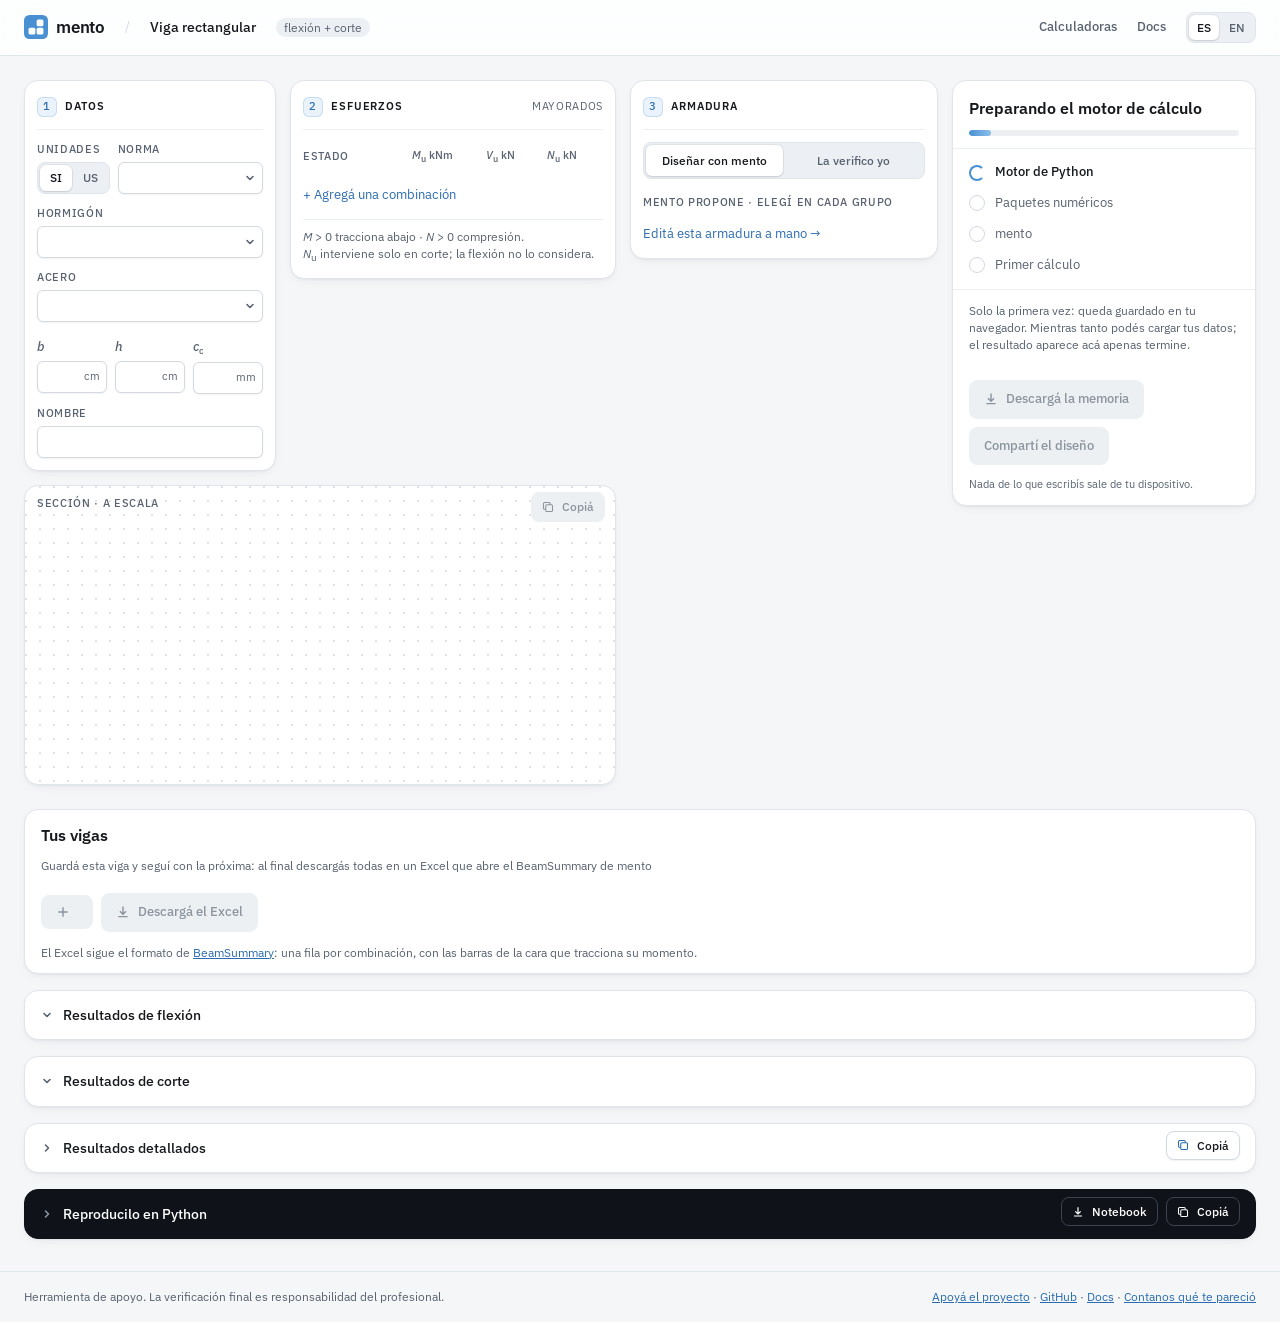
==== beam/index.html @ 0c4b084a "feat: lista de vigas guardadas y descarga de todas en un Excel de BeamSummary Co-Authored-By: Claude" ====
<!doctype html>
<html lang="es">
<head>
<!-- Google tag (gtag.js) -->
<script async src="https://www.googletagmanager.com/gtag/js?id=G-SD4WL05WSL"></script>
<script>
  window.dataLayer = window.dataLayer || [];
  function gtag(){dataLayer.push(arguments);}
  gtag('js', new Date());

  gtag('config', 'G-SD4WL05WSL');
</script>
<meta charset="utf-8">
<meta name="viewport" content="width=device-width, initial-scale=1">
<title data-i18n="page_title">mento · Viga rectangular de hormigón armado</title>
<meta name="description" data-i18n-content="page_desc" content="Diseñá la armadura de una viga rectangular o verificá la tuya: flexión y corte por combinación según ACI 318-19, CIRSOC 201-25 y EN 1992, en tu navegador.">
<meta name="theme-color" content="#4890d2">
<link rel="icon" href="../shared/logo.svg" type="image/svg+xml">
<link rel="preconnect" href="https://fonts.googleapis.com">
<link rel="preconnect" href="https://fonts.gstatic.com" crossorigin>
<link href="https://fonts.googleapis.com/css2?family=IBM+Plex+Sans:ital,wght@0,400;0,500;0,600;1,400&family=IBM+Plex+Mono:wght@400&display=swap" rel="stylesheet">
<link rel="stylesheet" href="../shared/style.css">
<script>
  window.va = window.va || function () { (window.vaq = window.vaq || []).push(arguments); };
</script>
<script defer src="/_vercel/insights/script.js"></script>
<script>
  window.si = window.si || function () { (window.siq = window.siq || []).push(arguments); };
</script>
<script defer src="/_vercel/speed-insights/script.js"></script>
</head>
<body>
<svg width="0" height="0" style="position:absolute" aria-hidden="true">
  <defs>
    <symbol id="i-logo" viewBox="0 0 22 22"><rect width="22" height="22" rx="5" fill="#4890d2"/><rect x="11.6" y="4.2" width="6.2" height="6.2" rx="1.4" fill="#fff"/><rect x="4.2" y="11.6" width="6.2" height="6.2" rx="1.4" fill="#fff"/><rect x="11.6" y="11.6" width="6.2" height="6.2" rx="1.4" fill="#fff"/></symbol>
    <symbol id="i-check" viewBox="0 0 18 18"><path d="M3 9.5l4 4 8-8" fill="none" stroke="currentColor" stroke-width="2.6"/></symbol>
    <symbol id="i-cross" viewBox="0 0 18 18"><path d="M4 4l10 10M14 4L4 14" fill="none" stroke="currentColor" stroke-width="2.6"/></symbol>
    <symbol id="i-download" viewBox="0 0 18 18"><path d="M9 2v9M5 8l4 4 4-4M3 15h12" fill="none" stroke="currentColor" stroke-width="1.8"/></symbol>
    <symbol id="i-link" viewBox="0 0 18 18"><path d="M7 11a3 3 0 0 0 4 0l3-3a3 3 0 0 0-4-4l-1 1M11 7a3 3 0 0 0-4 0l-3 3a3 3 0 0 0 4 4l1-1" fill="none" stroke="currentColor" stroke-width="1.6"/></symbol>
    <symbol id="i-warn" viewBox="0 0 16 16"><path d="M8 1.5 15 14H1z" fill="none" stroke="currentColor" stroke-width="1.5"/><path d="M8 6v4M8 11.5v1" stroke="currentColor" stroke-width="1.6"/></symbol>
    <symbol id="i-info" viewBox="0 0 16 16"><circle cx="8" cy="8" r="6.5" fill="none" stroke="currentColor" stroke-width="1.5"/><path d="M8 7.2v4.2M8 4.4v1.2" stroke="currentColor" stroke-width="1.6"/></symbol>
    <symbol id="i-plus" viewBox="0 0 18 18"><path d="M9 3v12M3 9h12" fill="none" stroke="currentColor" stroke-width="1.8"/></symbol>
    <symbol id="i-copy" viewBox="0 0 16 16"><rect x="5" y="5" width="9" height="9" rx="1.5" fill="none" stroke="currentColor" stroke-width="1.4"/><path d="M11 5V3.5A1.5 1.5 0 0 0 9.5 2h-6A1.5 1.5 0 0 0 2 3.5v6A1.5 1.5 0 0 0 3.5 11H5" fill="none" stroke="currentColor" stroke-width="1.4"/></symbol>
  </defs>
</svg>

<div class="page">
<header class="top">
  <a class="brand" href="../"><svg aria-hidden="true"><use href="#i-logo"/></svg>mento</a>
  <span class="crumb" aria-hidden="true">/</span><span class="title" data-i18n="beam">Viga rectangular</span><span class="sub" data-i18n="beamsub">flexión + corte</span>
  <span class="spacer"></span>
  <nav><a href="../" data-i18n="calc">Calculadoras</a><a href="https://mento-docs.readthedocs.io/en/latest/" data-i18n="docs">Docs</a>
    <div class="seg seg--small" role="radiogroup" data-i18n-aria="lang_label" aria-label="Idioma"><button type="button" role="radio" aria-checked="true" data-lang="es">ES</button><button type="button" role="radio" aria-checked="false" data-lang="en">EN</button></div></nav>
</header>
<div class="verdict-strip" id="strip" data-state="loading" aria-live="polite"><span class="spin"></span><span style="font-size:14px" data-i18n="warm">Preparando el motor</span></div>
<main class="calc">
<h1 class="vh" data-i18n="beam">Viga rectangular</h1>
<div class="stations">
  <section class="station station-1"><div class="st"><b>1</b><span data-i18n="s1">Datos</span></div>
    <div style="display:grid;grid-template-columns:minmax(0,1fr) minmax(0,2fr);gap:8px">
      <div class="field"><span class="lbl" data-i18n="units">Unidades</span><div class="seg" id="units" role="radiogroup" data-i18n-aria="aria_units" aria-label="Sistema de unidades"><button type="button" role="radio" aria-checked="true" data-units="si">SI</button><button type="button" role="radio" aria-checked="false" data-units="us">US</button></div></div>
      <label class="field"><span class="lbl" data-i18n="code">Norma</span><span class="in sel"><select id="code"></select></span></label>
    </div>
    <p class="hint" id="units-note" data-i18n="units_note" hidden>Unidades US: solo ACI 318-19.</p>
    <label class="field"><span class="lbl" data-i18n="conc">Hormigón</span><span class="in sel"><select id="fc"></select></span></label>
    <label class="field"><span class="lbl" data-i18n="steel">Acero</span><span class="in sel"><select id="fy"></select></span></label>
    <div style="display:grid;grid-template-columns:repeat(3,minmax(0,1fr));gap:8px;margin-top:4px">
      <label class="field" id="field-width"><span class="lbl"><i class="sym" style="text-transform:none;font-size:13px;letter-spacing:0">b</i></span><span class="in"><input id="width" type="number" inputmode="decimal" min="1" step="any" data-i18n-aria="aria_width" aria-label="Ancho b (cm)" aria-describedby="err-width"><span class="unit" data-unit="len">cm</span></span><span class="err" id="err-width" hidden></span></label>
      <label class="field" id="field-height"><span class="lbl"><i class="sym" style="text-transform:none;font-size:13px;letter-spacing:0">h</i></span><span class="in"><input id="height" type="number" inputmode="decimal" min="1" step="any" data-i18n-aria="aria_height" aria-label="Altura h (cm)" aria-describedby="err-height"><span class="unit" data-unit="len">cm</span></span><span class="err" id="err-height" hidden></span></label>
      <label class="field" id="field-cover"><span class="lbl"><i class="sym" style="text-transform:none;font-size:13px;letter-spacing:0">c</i><sub style="text-transform:none;letter-spacing:0">c</sub></span><span class="in"><input id="cover" type="number" inputmode="decimal" min="1" step="any" data-i18n-aria="aria_cover" aria-label="Recubrimiento cc (mm)" aria-describedby="err-cover"><span class="unit" data-unit="cov">mm</span></span><span class="err" id="err-cover" hidden></span></label>
    </div>
    <label class="field"><span class="lbl" data-i18n="label">Nombre</span><span class="in"><input id="label" type="text" maxlength="24" style="text-align:left;font-family:var(--font-sans)"></span></label>
  </section>

  <div class="drawing"><span class="lbl" data-i18n="drawing">Sección · a escala</span><button class="btn btn--sec btn--small drawing-copy" type="button" id="copy-drawing" disabled data-i18n-aria="copy_drawing" aria-label="Copiá el dibujo de la sección como imagen"><svg width="12" height="12" aria-hidden="true"><use href="#i-copy"/></svg><span data-i18n="copy">Copiá</span></button><div id="drawing"></div></div>

  <section class="station station-2"><div class="st"><b>2</b><span data-i18n="s2">Esfuerzos</span><span class="aside lbl" data-i18n="s2h">mayorados</span></div>
    <div class="combos" id="combos" role="group" data-i18n-aria="aria_combos" aria-label="Combinaciones de carga">
      <span class="lbl" data-i18n="state">Estado</span><span class="lbl r"><i class="sym">M</i><sub>u</sub> <span data-unit="moment">kNm</span></span><span class="lbl r"><i class="sym">V</i><sub>u</sub> <span data-unit="force">kN</span></span><span class="lbl r"><i class="sym">N</i><sub>u</sub> <span data-unit="force">kN</span></span><span class="rm" aria-hidden="true"></span>
    </div>
    <button class="link-btn" type="button" id="add" data-i18n="add">+ Agregá una combinación</button>
    <p class="hint" style="border-top:1px solid var(--line-3);padding-top:8px" data-i18n-html="hint2"><i class="sym">M</i> &gt; 0 tracciona abajo · <i class="sym">N</i> &gt; 0 compresión.<br><i class="sym">N</i><sub>u</sub> interviene solo en corte; la flexión no lo considera.</p>
  </section>

  <section class="station station-3"><div class="st"><b>3</b><span data-i18n="s3">Armadura</span></div>
    <div class="seg" id="mode" role="radiogroup" data-i18n-aria="aria_mode" aria-label="Modo de armadura"><button type="button" role="radio" aria-checked="true" data-mode="design" data-i18n="design">Diseñar con mento</button><button type="button" role="radio" aria-checked="false" data-mode="check" data-i18n="check">La verifico yo</button></div>
    <div data-s3="design" style="display:contents">
      <span class="lbl" style="margin-top:4px" data-i18n="propose">mento propone · elegí en cada grupo</span>
      <div id="groups" style="display:contents"></div>
      <button class="link-btn" type="button" id="to-check" data-i18n="edit">Editá esta armadura a mano →</button>
    </div>
    <div data-s3="check" style="display:contents" hidden>
      <div class="bars" style="margin-top:4px"><span class="lbl" data-i18n="bot">Inferior</span><span class="n"><input class="i" id="bot_n1" type="number" inputmode="numeric" min="0" step="1" data-i18n-aria="aria_bot_n1" aria-label="Inferior, cantidad 1"><span data-sym="bar">Ø</span><input class="i" id="bot_d1" type="number" inputmode="decimal" min="0" step="any" data-i18n-aria="aria_bot_d1" aria-label="Inferior, diámetro 1 en mm"><span class="op">+</span><input class="i" id="bot_n2" type="number" inputmode="numeric" min="0" step="1" data-i18n-aria="aria_bot_n2" aria-label="Inferior, cantidad 2"><span data-sym="bar">Ø</span><input class="i" id="bot_d2" type="number" inputmode="decimal" min="0" step="any" data-i18n-aria="aria_bot_d2" aria-label="Inferior, diámetro 2 en mm"></span></div>
      <div class="bars bars--l2"><span class="lbl" data-i18n="layer2">2.ª capa</span><span class="n"><input class="i" id="bot_n3" type="number" inputmode="numeric" min="0" step="1" data-i18n-aria="aria_bot_n3" aria-label="Inferior, 2.ª capa, cantidad 1"><span data-sym="bar">Ø</span><input class="i" id="bot_d3" type="number" inputmode="decimal" min="0" step="any" data-i18n-aria="aria_bot_d3" aria-label="Inferior, 2.ª capa, diámetro 1 en mm"><span class="op">+</span><input class="i" id="bot_n4" type="number" inputmode="numeric" min="0" step="1" data-i18n-aria="aria_bot_n4" aria-label="Inferior, 2.ª capa, cantidad 2"><span data-sym="bar">Ø</span><input class="i" id="bot_d4" type="number" inputmode="decimal" min="0" step="any" data-i18n-aria="aria_bot_d4" aria-label="Inferior, 2.ª capa, diámetro 2 en mm"></span></div>
      <div class="bars"><span class="lbl" data-i18n="top">Superior</span><span class="n"><input class="i" id="top_n1" type="number" inputmode="numeric" min="0" step="1" data-i18n-aria="aria_top_n1" aria-label="Superior, cantidad 1"><span data-sym="bar">Ø</span><input class="i" id="top_d1" type="number" inputmode="decimal" min="0" step="any" data-i18n-aria="aria_top_d1" aria-label="Superior, diámetro 1 en mm"><span class="op">+</span><input class="i" id="top_n2" type="number" inputmode="numeric" min="0" step="1" data-i18n-aria="aria_top_n2" aria-label="Superior, cantidad 2"><span data-sym="bar">Ø</span><input class="i" id="top_d2" type="number" inputmode="decimal" min="0" step="any" data-i18n-aria="aria_top_d2" aria-label="Superior, diámetro 2 en mm"></span></div>
      <div class="bars bars--l2"><span class="lbl" data-i18n="layer2">2.ª capa</span><span class="n"><input class="i" id="top_n3" type="number" inputmode="numeric" min="0" step="1" data-i18n-aria="aria_top_n3" aria-label="Superior, 2.ª capa, cantidad 1"><span data-sym="bar">Ø</span><input class="i" id="top_d3" type="number" inputmode="decimal" min="0" step="any" data-i18n-aria="aria_top_d3" aria-label="Superior, 2.ª capa, diámetro 1 en mm"><span class="op">+</span><input class="i" id="top_n4" type="number" inputmode="numeric" min="0" step="1" data-i18n-aria="aria_top_n4" aria-label="Superior, 2.ª capa, cantidad 2"><span data-sym="bar">Ø</span><input class="i" id="top_d4" type="number" inputmode="decimal" min="0" step="any" data-i18n-aria="aria_top_d4" aria-label="Superior, 2.ª capa, diámetro 2 en mm"></span></div>
      <div class="bars"><span class="lbl" data-i18n="st">Estribos</span><span class="n"><input class="i" id="st_n" type="number" inputmode="numeric" min="0" step="1" data-i18n-aria="aria_st_n" aria-label="Estribos, cantidad de ramas" aria-describedby="err-st"><span class="op" data-i18n="legs">ramas</span><span data-sym="bar">Ø</span><input class="i" id="st_d" type="number" inputmode="decimal" min="0" step="any" data-i18n-aria="aria_st_d" aria-label="Estribos, diámetro en mm"><span class="op" data-sym="at">c/</span><input class="i" id="st_s" type="number" inputmode="decimal" min="0" step="any" data-i18n-aria="aria_st_s" aria-label="Estribos, separación (cm)"><span class="op" data-unit="len">cm</span></span></div>
      <span class="err bars-err" id="err-st" hidden></span>
      <p class="hint" data-i18n="barhint">Cantidad y Ø en mm; los estribos, por sus ramas. Dejá 0 lo que no uses.</p>
      <button class="link-btn" type="button" id="to-design" data-i18n="back">← Volvé a la propuesta de mento</button>
    </div>
    <div class="xtras" id="extras" aria-live="polite"></div>
  </section>

  <section class="card verdict-card station-4" id="result" aria-live="polite">
    <div id="loading">
      <div style="padding:16px 16px 12px;border-bottom:1px solid var(--line-3)"><div style="display:flex;align-items:baseline;gap:10px"><span style="font-size:16px;font-weight:600" data-i18n="warmlong">Preparando el motor de cálculo</span></div><div class="progress" style="margin-top:10px"><i id="progress" style="width:8%"></i></div></div>
      <ul class="steps" id="steps" style="margin:0;padding:8px 16px;border-bottom:1px solid var(--line-3)">
        <li data-step="python" data-s="doing"><span class="dot"></span><span data-i18n="st1">Motor de Python</span><span class="status"></span></li>
        <li data-step="packages" data-s="todo"><span class="dot"></span><span data-i18n="st2">Paquetes numéricos</span><span class="status"></span></li>
        <li data-step="mento" data-s="todo"><span class="dot"></span><span id="step-mento">mento</span><span class="status"></span></li>
        <li data-step="warmup" data-s="todo"><span class="dot"></span><span data-i18n="st4">Primer cálculo</span><span class="status"></span></li>
      </ul>
      <p class="hint" style="padding:12px 16px" data-i18n="warmhint">Solo la primera vez: queda guardado en tu navegador. Mientras tanto podés cargar tus datos; el resultado aparece acá apenas termine.</p>
      <div class="actions"><button class="btn" disabled><svg width="14" height="14" aria-hidden="true"><use href="#i-download"/></svg><span data-i18n="dl">Descargá la memoria</span></button><button class="btn btn--sec" disabled><span data-i18n="share">Compartí el diseño</span></button></div>
      <p class="hint" style="padding:6px 16px 12px;font-size:11px" data-i18n="privacy">Nada de lo que escribís sale de tu dispositivo.</p>
    </div>
    <div id="output" hidden>
      <div class="strip" id="strip-info" hidden></div>
      <div class="verdict" id="verdict" data-state="ok"><span class="mark"><svg width="18" height="18" aria-hidden="true"><use href="#i-check" id="verdict-icon"/></svg></span><span class="word" id="verdict-word"></span><span class="dcr-max"><span class="cap" data-i18n="dcr_max">DCR máx.</span><span class="readout readout--xl" id="verdict-dcr"></span></span></div>
      <div id="notices"></div>
      <div class="ledger" id="ledger"></div>
      <div class="actions"><button class="btn" id="report"><svg width="14" height="14" aria-hidden="true"><use href="#i-download"/></svg><span data-i18n="dl">Descargá la memoria</span></button><button class="btn btn--sec" id="share"><svg width="14" height="14" aria-hidden="true"><use href="#i-link"/></svg><span data-i18n="share">Compartí el diseño</span></button></div>
      <p class="hint" style="padding:6px 16px 12px;font-size:11px"><span id="warn-count" data-i18n="nowarn">Sin avisos</span> · mento <span id="version">1.6.0</span></p>
    </div>
  </section>
</div>

<div class="below">
  <section class="card beams" id="beams" aria-labelledby="beams-title">
    <h2 class="beams-t" id="beams-title" data-i18n="list_title">Tus vigas</h2>
    <p class="hint beams-empty" id="list-empty" data-i18n="list_empty">Guardá esta viga y seguí con la próxima: al final descargás todas en un Excel que abre el BeamSummary de mento</p>
    <ul class="beams-list" id="list" hidden></ul>
    <div class="actions">
      <button class="btn btn--sec" type="button" id="list-save" disabled><svg width="14" height="14" aria-hidden="true"><use href="#i-plus"/></svg><span id="list-save-text"></span></button>
      <button class="btn" type="button" id="list-xlsx" disabled><svg width="14" height="14" aria-hidden="true"><use href="#i-download"/></svg><span data-i18n="list_dl">Descargá el Excel</span></button>
      <button class="link-btn" type="button" id="list-clear" hidden data-i18n="list_clear">Vaciá la lista</button>
    </div>
    <p class="hint beams-hint" data-i18n-html="list_hint">El Excel sigue el formato de <a href="https://mento-docs.readthedocs.io/en/latest/user_guide/beam_summary.html">BeamSummary</a>: una fila por combinación, con las barras de la cara que tracciona su momento.</p>
  </section>
  <details class="disc" id="disc-flexure" open><summary><span data-i18n="tflex">Resultados de flexión</span></summary>
    <div class="df-wrap" id="table-flexure" tabindex="0" role="region" data-i18n-aria="tflex" aria-label="Resultados de flexión"></div></details>
  <details class="disc" id="disc-shear" open><summary><span data-i18n="tshear">Resultados de corte</span></summary>
    <div class="df-wrap" id="table-shear" tabindex="0" role="region" data-i18n-aria="tshear" aria-label="Resultados de corte"></div></details>
  <div class="disc-wrap"><details class="disc" id="disc-detailed"><summary><span data-i18n="tdet">Resultados detallados</span></summary>
    <div class="dtl" id="detailed" tabindex="0" role="region" data-i18n-aria="tdet" aria-label="Resultados detallados"></div></details><button class="btn btn--sec btn--small disc-copy" type="button" id="copy-detailed"><svg width="12" height="12" aria-hidden="true"><use href="#i-copy"/></svg><span data-i18n="copy">Copiá</span></button></div>
  <div class="disc-wrap"><details class="disc disc--code" id="disc-python"><summary><span data-i18n="tpy">Reproducilo en Python</span></summary>
    <p class="pyinst"><span data-i18n="pyinst">Antes de correrlo, instalá mento:</span> <code translate="no">pip install mento</code></p>
    <pre class="codeblock" id="python" tabindex="0" role="region" data-i18n-aria="tpy" aria-label="Reproducilo en Python"></pre></details><div class="disc-tools"><button class="btn btn--sec btn--small disc-copy--dark" type="button" id="notebook-python" data-i18n-aria="notebook_aria" aria-label="Descargá el código como notebook de Jupyter"><svg width="12" height="12" aria-hidden="true"><use href="#i-download"/></svg><span data-i18n="notebook">Notebook</span></button><button class="btn btn--sec btn--small disc-copy--dark" type="button" id="copy-python"><svg width="12" height="12" aria-hidden="true"><use href="#i-copy"/></svg><span data-i18n="copy">Copiá</span></button></div></div>
</div>
<footer class="foot"><span data-i18n="footer">Herramienta de apoyo. La verificación final es responsabilidad del profesional.</span><span class="spacer"></span><span><a href="../#support" data-i18n="support">Apoyá el proyecto</a> · <a href="https://github.com/mento-calc/mento">GitHub</a> · <a href="https://mento-docs.readthedocs.io/en/latest/" data-i18n="docs">Docs</a> · <a href="https://github.com/mento-calc/mento/discussions" data-i18n="feedback">Contanos qué te pareció</a></span></footer>
</main>
</div>
<div class="toast" id="toast" role="status" aria-live="polite"><svg width="16" height="16" style="color:#8ed0a5" aria-hidden="true"><use href="#i-check"/></svg><span id="toast-text"></span></div>
<script type="module" src="app.js"></script>
</body>
</html>
---- shared/style.css ----
/* ---------- 1. TOKENS ---------- */
:root{
  /* neutrals */
  --ink:#1a1d21;          /* text, structure rules, table header rule */
  --ink-2:#5b6470;        /* secondary text, labels, hints (4.9:1 on white) */
  --ink-3:#8a939e;        /* placeholders, disabled text, "×" remove — never for information */
  --line:#c4ccd6;         /* field borders */
  --line-2:#d5dce4;       /* card borders, header rule */
  --line-3:#e3e8ee;       /* row separators, meter track */
  --surface:#ffffff;      /* cards, fields, header */
  --surface-2:#f3f6f9;    /* page background (desktop). phone uses --surface */
  --surface-3:#e9edf1;    /* concrete fill in the drawing, skeletons */

  /* brand */
  --brand:#4890d2;        /* fills, marks, stirrups, station badges, progress, selection edge. NOT for text < 24px */
  --brand-ink:#2b6cb0;    /* links, button fill, active segment, text-on-white blue (4.9:1) */
  --brand-ink-hover:#1f5390;
  --brand-soft:#eaf3fb;   /* selected option, info strip */
  --brand-line:#c6ddf2;

  /* semantic · DCR scale: ok ≤ 0.95 · warn 0.95–1.00 · bad > 1.00 */
  --ok:#1d7a46;      --ok-soft:#e6f4ea;   --ok-line:#b7dfc3;   --ok-ink:#14532d;
  --warn:#9a6700;    --warn-soft:#fff4d6; --warn-line:#f0d9a0; --warn-ink:#5c3d00;
  --bad:#b42318;     --bad-soft:#fde8e6;  --bad-line:#f3c2bd;  --bad-ink:#7a1610;

  /* type */
  --font-sans:"IBM Plex Sans",system-ui,-apple-system,"Segoe UI",Roboto,sans-serif;
  --font-mono:"IBM Plex Mono",ui-monospace,"SF Mono",Menlo,Consolas,monospace;
  --fs-11:0.6875rem; --fs-12:0.75rem; --fs-13:0.8125rem; --fs-14:0.875rem; --fs-15:0.9375rem;
  --fs-16:1rem; --fs-20:1.25rem; --fs-22:1.375rem; --fs-30:1.875rem; --fs-40:2.5rem;
  --lh-tight:1.2; --lh-ui:1.45; --lh-body:1.55;
  --track-caps:.08em;

  /* space (4-based) */
  --s-1:4px; --s-2:8px; --s-3:12px; --s-4:16px; --s-5:20px; --s-6:24px; --s-8:32px; --s-10:40px;

  /* shape */
  --r-1:3px;   /* fields, buttons, segments, badges */
  --r-2:4px;   /* cards */
  --bw:1px;

  /* elevation: only the toast floats */
  --shadow-toast:0 4px 12px rgba(0,0,0,.18);

  /* breakpoints (documentation; CSS cannot read custom props in @media) */
  --bp-phone:720px;   /* ≤ 720: stacked stations, sticky verdict strip   */
  --bp-desk:1080px;   /* ≥ 1080: four stations side by side              */

  /* motion */
  --t-fast:120ms; --t-base:200ms; --ease:cubic-bezier(.2,0,.2,1);

  /* controls */
  --ctl-h:32px;        /* desktop field height */
  --ctl-h-touch:44px;  /* phone field height & minimum touch target */
  --focus:0 0 0 2px var(--surface),0 0 0 4px var(--brand);
}
@media (prefers-reduced-motion:reduce){ :root{ --t-fast:0ms; --t-base:0ms; } }

/* ---------- 2. BASE ---------- */
*,*::before,*::after{box-sizing:border-box}
html{font-size:16px;-webkit-text-size-adjust:100%}
body{margin:0;font-family:var(--font-sans);font-size:var(--fs-13);line-height:var(--lh-ui);color:var(--ink);background:var(--surface-2);font-variant-numeric:tabular-nums}
a{color:var(--brand-ink)} a:hover{color:var(--brand-ink-hover)}
:focus-visible{outline:none;box-shadow:var(--focus)}
button,input,select{font:inherit;color:inherit}
[hidden]{display:none!important}
h1,h2,h3,p{margin:0}
.mono{font-family:var(--font-mono)}
.num{font-variant-numeric:tabular-nums;font-family:var(--font-mono)}
.vh{position:absolute;width:1px;height:1px;overflow:hidden;clip:rect(0 0 0 0);white-space:nowrap}

/* ---------- 3. TYPOGRAPHY ---------- */
.t-h1{font-size:var(--fs-30);font-weight:600;letter-spacing:-.01em;line-height:var(--lh-tight)}
.t-h2{font-size:var(--fs-20);font-weight:600;line-height:var(--lh-tight)}
.t-body{font-size:var(--fs-15);line-height:var(--lh-body)}
.t-ui{font-size:var(--fs-13);line-height:var(--lh-ui)}
.lbl{font-size:var(--fs-11);letter-spacing:var(--track-caps);text-transform:uppercase;color:var(--ink-2);font-weight:500}
.hint{font-size:var(--fs-12);color:var(--ink-2);line-height:var(--lh-ui)}
.unit{color:var(--ink-2);font-size:var(--fs-12)}
/* math: italic variable, upright subscript, upright unit */
.sym{font-style:italic;font-family:var(--font-sans)}
.sym sub,.sub{font-style:normal;font-size:.72em;line-height:0;vertical-align:-.25em}
.readout{font-family:var(--font-mono);font-variant-numeric:tabular-nums;font-weight:500;letter-spacing:-.02em;line-height:1}
.readout--xl{font-size:var(--fs-40)} .readout--l{font-size:var(--fs-22)}
code,.code{font-family:var(--font-mono);font-size:var(--fs-12)}

/* ---------- 4. LAYOUT · calculator page ---------- */
.top{height:52px;display:flex;align-items:center;gap:var(--s-5);padding:0 var(--s-6);border-bottom:var(--bw) solid var(--line-2);background:var(--surface)}
.brand{display:flex;align-items:center;gap:var(--s-2);text-decoration:none;color:var(--ink);font-weight:600;font-size:17px;letter-spacing:-.01em}
.brand svg{width:24px;height:24px}
.top .crumb{color:var(--line)}
.top .title{font-size:var(--fs-14)} .top .sub{font-size:var(--fs-12);color:var(--ink-2)}
.top .spacer{flex-grow:1}
.top nav{display:flex;align-items:center;gap:var(--s-5)}
.top nav a{font-size:var(--fs-13);text-decoration:none}

.stations{display:grid;grid-template-columns:236px 300px 296px minmax(0,1fr);grid-template-rows:auto auto;gap:var(--s-4) var(--s-5);padding:var(--s-5) var(--s-6) 0;align-items:start}
/* every child pins its own cell — auto-placement would reorder them (seen in the mockups) */
.station-1{grid-column:1;grid-row:1} .station-2{grid-column:2;grid-row:1}
.station-3{grid-column:3;grid-row:1 / span 2} .station-4{grid-column:4;grid-row:1 / span 2}
.drawing{grid-column:1 / span 2;grid-row:2}
.station{display:flex;flex-direction:column;gap:var(--s-3)}
.st{font-size:var(--fs-11);letter-spacing:var(--track-caps);text-transform:uppercase;font-weight:600;display:flex;align-items:center;gap:var(--s-2);padding-bottom:10px;border-bottom:var(--bw) solid var(--ink)}
.st b{color:#fff;background:var(--brand);width:18px;height:18px;display:inline-flex;align-items:center;justify-content:center;font-size:var(--fs-11);border-radius:var(--r-1)}
.st .aside{margin-left:auto;font-weight:400;color:var(--ink-2)}
.below{padding:var(--s-6) var(--s-6) 0;display:flex;flex-direction:column;gap:var(--s-4)}
.foot{margin-top:var(--s-8);padding:var(--s-4) var(--s-6);font-size:var(--fs-12);color:var(--ink-2);display:flex;gap:var(--s-4);border-top:var(--bw) solid var(--line-2)}
.foot .spacer{flex-grow:1}
.verdict-strip{display:none}


/* ---------- 5. COMPONENTS ---------- */
/* field with unit */
.field{display:flex;flex-direction:column;gap:var(--s-1)}
.field .in{height:var(--ctl-h);border:var(--bw) solid var(--line);background:var(--surface);border-radius:var(--r-1);display:flex;align-items:center;padding:0 6px 0 var(--s-2);gap:4px;transition:border-color var(--t-fast) var(--ease),box-shadow var(--t-fast) var(--ease)}
.field .in input{border:0;background:transparent;width:100%;min-width:0;padding:0;font-family:var(--font-mono);font-size:var(--fs-14);text-align:right;outline:none}
.field .in input::placeholder{color:var(--ink-3)}
.field .in .unit{font-size:var(--fs-11);flex-shrink:0}
.field .in:hover{border-color:var(--ink-2)}
.field .in:focus-within{border-color:var(--brand);box-shadow:0 0 0 2px var(--brand-soft)}
.field[aria-invalid="true"] .in,.field.is-invalid .in{border-color:var(--bad);box-shadow:0 0 0 2px var(--bad-soft)}
.field .err{font-size:var(--fs-12);color:var(--bad);line-height:var(--lh-ui)}
.field.is-disabled .in{background:var(--surface-3);color:var(--ink-3);border-color:var(--line-3)}
/* select */
.field .in.sel{font-family:var(--font-sans);justify-content:space-between;cursor:pointer}
.field .in.sel select{appearance:none;border:0;background:transparent;width:100%;padding:0;font-family:var(--font-sans);font-size:var(--fs-14);outline:none}
.field .in.sel::after{content:"▾";color:var(--ink-2);font-size:var(--fs-12)}
/* segmented (radiogroup) */
.seg{display:flex;border:var(--bw) solid var(--brand-ink);border-radius:var(--r-1);overflow:hidden;font-size:var(--fs-12)}
.seg button{flex:1;padding:7px 6px;background:var(--surface);color:var(--brand-ink);border:0;cursor:pointer;transition:background var(--t-fast) var(--ease)}
.seg button + button{border-left:var(--bw) solid var(--brand-ink)}
.seg button:hover{background:var(--brand-soft)}
.seg button[aria-checked="true"]{background:var(--brand-ink);color:#fff}
.seg--small button{padding:4px 8px;font-size:var(--fs-12)}
.seg--small{border-color:var(--line)} .seg--small button + button{border-left-color:var(--line)}
/* combination editor */
.combos{display:grid;grid-template-columns:minmax(0,1fr) 56px 56px 56px 20px;gap:6px;align-items:center}
.combos .lbl.r{text-align:right;text-transform:none;letter-spacing:0}
.cell{height:30px;border:var(--bw) solid var(--line);background:var(--surface);border-radius:var(--r-1);display:flex;align-items:center;padding:0 6px}
.cell input{border:0;background:transparent;width:100%;min-width:0;padding:0;outline:none;font-family:var(--font-mono);font-size:var(--fs-13);text-align:right}
.cell.txt input{font-family:var(--font-sans);text-align:left}
.cell:focus-within{border-color:var(--brand);box-shadow:0 0 0 2px var(--brand-soft)}
.cell.is-invalid{border-color:var(--bad);box-shadow:0 0 0 2px var(--bad-soft)}
.combos .rm{background:none;border:0;color:var(--ink-3);cursor:pointer;height:30px;width:20px;padding:0;border-radius:var(--r-1)} .combos .rm:hover{color:var(--bad)}
.link-btn{background:none;border:0;padding:2px 0;color:var(--brand-ink);cursor:pointer;font-size:var(--fs-13);text-align:left}
.link-btn:hover{color:var(--brand-ink-hover);text-decoration:underline}
/* rebar proposal group */
.grp{border:var(--bw) solid var(--line);background:var(--surface);border-radius:var(--r-1)}
.grp .hd{display:grid;grid-template-columns:70px minmax(0,1fr) 46px 20px;gap:var(--s-2);align-items:center;padding:8px 10px;width:100%;background:none;border:0;text-align:left;cursor:pointer;border-radius:var(--r-1)}
.grp .hd:hover{background:var(--surface-2)}
.grp[open] .hd,.grp.is-open .hd{border-bottom:var(--bw) solid var(--line-3);border-radius:var(--r-1) var(--r-1) 0 0}
.grp .hd .val{font-family:var(--font-mono);font-size:var(--fs-14)}
.grp .hd .chev{color:var(--ink-2);text-align:right}
.opt{display:grid;grid-template-columns:20px minmax(0,1fr) 60px 46px;gap:var(--s-2);align-items:center;padding:7px 10px;border-top:var(--bw) solid var(--line-3);cursor:pointer}
.opt:first-of-type{border-top:0}
.opt:hover{background:var(--surface-2)}
.opt.is-selected,.opt:has(input:checked){background:var(--brand-soft);box-shadow:inset 3px 0 0 var(--brand)}
.opt input{margin:0;width:14px;height:14px;accent-color:var(--brand-ink)}
.opt .val{font-family:var(--font-mono);font-size:var(--fs-14)} .opt .area{font-family:var(--font-mono);color:var(--ink-2);font-size:var(--fs-12);text-align:right}
.dcr{font-family:var(--font-mono);font-weight:600;text-align:right}
.dcr.ok{color:var(--ok)} .dcr.warn{color:var(--warn)} .dcr.bad{color:var(--bad)} .dcr.none{color:var(--ink-2);font-weight:400}
/* rebar entry (check mode) */
.bars{display:grid;grid-template-columns:70px minmax(0,1fr);gap:var(--s-2);align-items:center}
.bars .n{display:flex;align-items:center;gap:4px;font-family:var(--font-mono);font-size:var(--fs-14)}
.bars .n .i{width:34px;height:var(--ctl-h);border:var(--bw) solid var(--line);border-radius:var(--r-1);background:var(--surface);text-align:center;padding:0;outline:none;font-family:var(--font-mono);font-size:var(--fs-14)}
.bars .n .i:focus-visible{border-color:var(--brand);box-shadow:0 0 0 2px var(--brand-soft)}
.bars .n .i.is-invalid{border-color:var(--bad);box-shadow:0 0 0 2px var(--bad-soft)}
.bars .n .op{color:var(--ink-2);font-size:var(--fs-12)}
.bars-err{font-size:var(--fs-12);color:var(--bad);line-height:var(--lh-ui)}
/* what a beam's cage carries besides its groups: skin and mounting bars, laid out by mento */
.xtras{display:grid;gap:6px}
.xtras:empty{display:none}
.xtra{display:grid;grid-template-columns:70px minmax(0,1fr);gap:var(--s-2);align-items:baseline;padding:0 10px}
.xtra .val{font-family:var(--font-mono);font-size:var(--fs-14)}
.xtra .why{font-family:var(--font-sans);font-size:var(--fs-12);color:var(--ink-2)}
/* verdict block */
.card{background:var(--surface);border:var(--bw) solid var(--line-2);border-radius:var(--r-2)}
.verdict{padding:14px var(--s-4) 12px;border-bottom:var(--bw) solid var(--line-3);display:flex;align-items:center;gap:14px;border-radius:var(--r-2) var(--r-2) 0 0}
.verdict .mark{width:34px;height:34px;border-radius:50%;display:inline-flex;align-items:center;justify-content:center;flex-shrink:0;color:#fff}
.verdict .word{font-size:var(--fs-22);font-weight:600}
.verdict .readout{margin-left:auto}
.verdict[data-state="ok"]{background:var(--ok-soft)} .verdict[data-state="ok"] .mark{background:var(--ok)} .verdict[data-state="ok"] .word,.verdict[data-state="ok"] .readout{color:var(--ok-ink)}
.verdict[data-state="warn"]{background:var(--warn-soft)} .verdict[data-state="warn"] .mark{background:var(--warn)} .verdict[data-state="warn"] .word,.verdict[data-state="warn"] .readout{color:var(--warn-ink)}
.verdict[data-state="bad"]{background:var(--bad-soft)} .verdict[data-state="bad"] .mark{background:var(--bad)} .verdict[data-state="bad"] .word,.verdict[data-state="bad"] .readout{color:var(--bad-ink)}
/* verdict strip (phone, sticky) */
.verdict-strip{align-items:center;gap:10px;padding:0 var(--s-4);height:52px;border-bottom:var(--bw) solid}
.verdict-strip .mark{width:26px;height:26px;border-radius:50%;display:inline-flex;align-items:center;justify-content:center;color:#fff}
.verdict-strip .word{font-size:17px;font-weight:600} .verdict-strip .readout{margin-left:auto;font-size:var(--fs-22)}
.verdict-strip[data-state="ok"]{background:var(--ok-soft);border-color:var(--ok-line);color:var(--ok-ink)} .verdict-strip[data-state="ok"] .mark{background:var(--ok)}
.verdict-strip[data-state="warn"]{background:var(--warn-soft);border-color:var(--warn-line);color:var(--warn-ink)} .verdict-strip[data-state="warn"] .mark{background:var(--warn)}
.verdict-strip[data-state="bad"]{background:var(--bad-soft);border-color:var(--bad-line);color:var(--bad-ink)} .verdict-strip[data-state="bad"] .mark{background:var(--bad)}
.verdict-strip[data-state="loading"],.verdict-strip[data-state="stale"]{background:var(--brand-soft);border-color:var(--brand-line);color:var(--brand-ink-hover);position:relative}
/* ledger */
.ledger{display:flex;flex-direction:column}
.ledger .row{display:grid;grid-template-columns:minmax(0,1fr) 54px;grid-template-areas:"t d" "m m";gap:8px 10px;align-items:center;padding:12px var(--s-4);border-bottom:var(--bw) solid var(--line-3)}
.ledger .row > div:first-child{grid-area:t} .ledger .row .meter{grid-area:m} .ledger .row .dcr{grid-area:d}
.ledger .name{font-weight:500} .ledger .detail{font-family:var(--font-mono);font-size:var(--fs-12);color:var(--ink-2)}
.meter{height:8px;background:var(--line-3);position:relative;border-radius:1px}
.meter i{position:absolute;left:0;top:0;bottom:0;background:var(--ok);transition:width var(--t-base) var(--ease)}
.meter s{position:absolute;top:-2px;bottom:-2px;width:1px;background:var(--warn);left:95%}  /* the 0.95 tick */
.meter[data-state="warn"] i{background:var(--warn)} .meter[data-state="bad"] i{background:var(--bad)} .meter[data-state="none"] i{background:var(--ink-3)}
/* stale + loading */
.is-stale{opacity:.45;transition:opacity var(--t-base) var(--ease)}
.strip{display:flex;align-items:center;gap:10px;padding:8px var(--s-4);font-size:var(--fs-12);border-bottom:var(--bw) solid}
.strip--info{background:var(--brand-soft);border-color:var(--brand-line);color:var(--brand-ink-hover)}
.strip--bad{background:var(--bad-soft);border-color:var(--bad-line);color:var(--bad-ink)}
.spin{width:14px;height:14px;border:2px solid var(--brand);border-right-color:transparent;border-radius:50%;display:inline-block;animation:spin .8s linear infinite;flex-shrink:0}
@keyframes spin{to{transform:rotate(360deg)}}
@media (prefers-reduced-motion:reduce){.spin{animation:none;border-right-color:var(--brand-line)}}
.skel{display:inline-block;height:12px;background:var(--line-3);border-radius:2px}
.progress{height:4px;background:var(--line-3);border-radius:2px;position:relative;overflow:hidden}
.progress i{position:absolute;left:0;top:0;bottom:0;background:var(--brand);border-radius:2px;transition:width var(--t-base) var(--ease)}
.steps{display:flex;flex-direction:column}
.steps li{display:flex;align-items:center;gap:10px;padding:6px 0;font-size:var(--fs-13);list-style:none}
.steps .dot{width:16px;height:16px;border-radius:50%;border:1.5px solid var(--line);display:inline-flex;align-items:center;justify-content:center;flex-shrink:0}
.steps li[data-s="done"] .dot{background:var(--brand);border-color:var(--brand)}
.steps li[data-s="doing"] .dot{border:2px solid var(--brand);border-right-color:transparent;animation:spin .8s linear infinite}
.steps li[data-s="todo"]{color:var(--ink-3)} .steps .status{margin-left:auto;color:var(--ink-2);font-size:var(--fs-12)}
/* notices */
.notice{display:flex;gap:10px;padding:10px var(--s-4);font-size:var(--fs-13);line-height:var(--lh-ui);border:var(--bw) solid;border-radius:var(--r-1)}
.notice svg{flex-shrink:0;margin-top:1px}
.notice--warn{background:var(--warn-soft);border-color:var(--warn-line);color:var(--warn-ink)}
.notice--bad{background:var(--bad-soft);border-color:var(--bad-line);color:var(--bad-ink)}
.notice--info{background:var(--brand-soft);border-color:var(--brand-line);color:var(--brand-ink-hover)}
.verdict-card .notice{border-left:0;border-right:0;border-top:0;border-radius:0}
/* buttons */
.btn{text-decoration:none;font-size:var(--fs-13);font-weight:500;padding:9px 14px;border:var(--bw) solid var(--brand-ink);background:var(--brand-ink);color:#fff;cursor:pointer;display:inline-flex;align-items:center;gap:var(--s-2);border-radius:var(--r-1);transition:background var(--t-fast) var(--ease),border-color var(--t-fast) var(--ease)}
.btn:hover{background:var(--brand-ink-hover);border-color:var(--brand-ink-hover)}
.btn:active{background:#1a4577}
.btn--sec{background:var(--surface);color:var(--brand-ink)} .btn--sec:hover{background:var(--brand-soft)} .btn--sec:active{background:var(--brand-line)}
.btn:disabled,.btn[aria-disabled="true"]{background:var(--line-3);border-color:var(--line-3);color:var(--ink-3);cursor:not-allowed}
.btn--small{padding:5px 10px;font-size:var(--fs-12)}
.actions{padding:12px var(--s-4) 4px;display:flex;gap:var(--s-2);flex-wrap:wrap}
/* disclosure */
.disc{background:var(--surface);border:var(--bw) solid var(--line-2);border-radius:var(--r-2)}
.disc summary{list-style:none;cursor:pointer;display:flex;align-items:center;gap:10px;padding:12px var(--s-4);font-weight:500;font-size:var(--fs-14)}
.disc summary::-webkit-details-marker{display:none}
.disc summary::before{content:"▸";color:var(--ink-2);font-size:var(--fs-12)} .disc[open] summary::before{content:"▾"}
.disc summary .lbl{margin-left:auto;text-transform:none;letter-spacing:0;font-weight:400}
.disc summary:hover{background:var(--surface-2)}
.disc--code{background:var(--ink);border-color:var(--ink);color:#dfe5ec} .disc--code summary{color:#fff} .disc--code summary:hover{background:#252a30} .disc--code summary .lbl{color:#8b95a1}
.disc--code .btn--sec{background:transparent;color:#fff;border-color:#4a5563}
/* dense table (DataFrame) */
.df{width:100%;border-collapse:collapse}
.df th,.df td{padding:6px 10px;border-bottom:var(--bw) solid var(--line-3);text-align:right;font-family:var(--font-mono);font-size:var(--fs-12);white-space:nowrap}
.df th{font-family:var(--font-sans);font-weight:500;color:var(--ink-2);font-size:var(--fs-11);border-bottom:var(--bw) solid var(--ink)}
.df td:first-child,.df th:first-child{text-align:left;font-family:var(--font-sans)}
.df tr:hover td{background:var(--surface-2)}
.df td.dcr{font-weight:600}
/* code block */
.codeblock{margin:0;padding:4px var(--s-4) var(--s-4);font-family:var(--font-mono);font-size:var(--fs-12);line-height:1.6;white-space:pre;overflow-x:auto}
.codeblock .kw{color:#8fb8e6} .codeblock .str{color:#c9e5a5} .codeblock .cm{color:#8b95a1}
.textblock{margin:0;padding:4px var(--s-4) var(--s-4);font-family:var(--font-mono);font-size:var(--fs-12);line-height:1.55;white-space:pre;overflow-x:auto;color:var(--ink);border-top:var(--bw) solid var(--line-3)}
/* toast */
.toast{position:fixed;left:var(--s-4);right:var(--s-4);bottom:var(--s-6);max-width:420px;margin:0 auto;background:var(--ink);color:#fff;padding:12px var(--s-4);border-radius:var(--r-2);font-size:var(--fs-14);display:flex;align-items:center;gap:10px;box-shadow:var(--shadow-toast);opacity:0;transform:translateY(8px);transition:opacity var(--t-base) var(--ease),transform var(--t-base) var(--ease);pointer-events:none}
.toast.is-on{opacity:1;transform:none}
/* drawing (SVG) */
.drawing{background:var(--surface);border:var(--bw) solid var(--line-2);border-radius:var(--r-2);display:flex;align-items:center;justify-content:center;height:300px;position:relative}
.drawing .lbl{position:absolute;left:12px;top:10px}
.drawing svg{font-family:var(--font-sans);font-size:var(--fs-12)}
.dw-concrete{fill:var(--surface-3);stroke:#6b7580;stroke-width:1.2}
.dw-hatch{fill:url(#hatch)}
.dw-stirrup{fill:none;stroke:var(--brand);stroke-width:2.6}
.dw-stirrup--none{stroke:var(--line);stroke-dasharray:4 3}
.dw-bar{fill:var(--ink)}
.dw-label{fill:var(--ink)} .dw-label--stirrup{fill:var(--brand)} .dw-dim{fill:var(--ink-2)}
.dw-cut{stroke:#6b7580;stroke-dasharray:4 3}
/* calculator card (home) */
.ccard{text-decoration:none;color:inherit;display:flex;flex-direction:column;gap:10px;padding:18px;background:var(--surface);border:var(--bw) solid var(--line-2);border-radius:var(--r-2);transition:border-color var(--t-fast) var(--ease)}
.ccard:hover{border-color:var(--brand);color:inherit} .ccard:focus-visible{box-shadow:var(--focus)}
.ccard .head{display:flex;align-items:flex-start;gap:12px}
.ccard .name{font-size:var(--fs-16);font-weight:600} .ccard .desc{font-size:var(--fs-12);color:var(--ink-2);margin-top:2px;line-height:var(--lh-ui)}
.ccard .foot{display:flex;align-items:center;margin-top:auto;padding:0;border:0;font-size:var(--fs-11)}
.ccard .tag{letter-spacing:.06em;text-transform:uppercase;font-weight:600;color:var(--ok)} .ccard .go{margin-left:auto;font-size:var(--fs-13);color:var(--brand-ink)}
.ccard--soon{opacity:.6;pointer-events:none} .ccard--soon .tag{color:var(--ink-3)}
.cgrid{display:grid;grid-template-columns:repeat(3,minmax(0,1fr));gap:var(--s-4)}

/* ---------- 5b. HOME ---------- */
.eyebrow{font-size:var(--fs-11);letter-spacing:.12em;text-transform:uppercase;color:var(--ink-2);font-weight:500}
.home{background:var(--surface)}
.hero{display:grid;grid-template-columns:minmax(0,1fr) 560px;gap:48px;padding:52px var(--s-6) 44px;align-items:center}
.hero .t-h1{font-size:42px;letter-spacing:-.02em;line-height:1.1;max-width:20ch;text-wrap:balance;margin-top:var(--s-4)}
.hero .lead{font-size:var(--fs-16);line-height:var(--lh-body);color:var(--ink-2);max-width:540px;margin-top:18px}
.hero .cta{display:flex;gap:10px;margin-top:26px;align-items:center;flex-wrap:wrap}
.hero .cta .btn{font-size:var(--fs-14);padding:12px 18px}
.facts{display:flex;gap:var(--s-2);flex-wrap:wrap;margin-top:22px}
.fact{display:inline-flex;align-items:center;gap:7px;font-size:var(--fs-13);color:var(--ink);padding:6px 12px 6px 8px;border:var(--bw) solid var(--line-2);border-radius:999px;background:var(--surface)}
.fact i{width:16px;height:16px;border-radius:50%;background:var(--ok-soft);color:var(--ok);display:inline-flex;align-items:center;justify-content:center;flex-shrink:0}
/* hero visual: three real components composed */
.viz{position:relative;width:560px;height:440px}
.viz-draw{position:absolute;left:0;top:0;width:330px;height:360px;background:var(--surface);border:var(--bw) solid var(--line-2);border-radius:var(--r-2);display:flex;align-items:center;justify-content:center}
.viz-draw .eyebrow{position:absolute;left:14px;top:12px}
.viz-prop{position:absolute;left:300px;top:36px;width:260px;background:var(--surface);border:var(--bw) solid var(--line-2);border-radius:var(--r-2);box-shadow:0 10px 30px rgba(26,29,33,.10)}
.viz-prop .hd{padding:10px 12px 8px;border-bottom:var(--bw) solid var(--line-3);display:flex;align-items:center;gap:8px}
.viz-prop .hd .eyebrow{color:var(--ink)} .viz-prop .hd .grp-name{margin-left:auto;font-size:var(--fs-11);color:var(--ink-2)}
.viz-prop .opt{font-size:var(--fs-13);grid-template-columns:18px minmax(0,1fr) 58px 44px;padding:7px 10px}
.viz-prop .more{display:block;padding:8px 12px;font-size:var(--fs-12);color:var(--brand-ink);border-top:var(--bw) solid var(--line-3);text-decoration:none}
.viz-prop .more:hover{text-decoration:underline}
/* the hero is live: another option moves its meter as the calculator's does */
.viz-verdict .mini .meter i{transition:width .4s var(--ease)}
.viz-verdict{position:absolute;left:24px;top:376px;width:512px;background:var(--surface);border:var(--bw) solid var(--line-2);border-radius:var(--r-2);display:grid;grid-template-columns:auto minmax(0,1fr);gap:14px;align-items:center;padding:10px 14px;box-shadow:0 10px 30px rgba(26,29,33,.08)}
.viz-verdict .word{display:flex;align-items:center;gap:8px;font-size:var(--fs-16);font-weight:600;color:var(--ok-ink)}
.viz-verdict .word .mark{width:26px;height:26px;border-radius:50%;background:var(--ok);color:#fff;display:inline-flex;align-items:center;justify-content:center}
.viz-verdict .word .readout{font-size:var(--fs-22);color:var(--ok-ink)}
.viz-verdict .mini{display:flex;flex-direction:column;gap:5px;font-size:var(--fs-11);color:var(--ink-2)}
.viz-verdict .mini > div{display:flex;gap:8px;align-items:center} .viz-verdict .mini span:first-child{width:88px} .viz-verdict .mini .meter{flex-grow:1;height:6px} .viz-verdict .mini .num{color:var(--ink)}
.viz-verdict .sum-line{display:none;font-size:var(--fs-12);color:var(--ok-ink);text-align:right}
/* steps */
.steps-band{padding:40px var(--s-6);border-top:var(--bw) solid var(--line-3);border-bottom:var(--bw) solid var(--line-3)}
.steps-row{display:grid;grid-template-columns:repeat(4,minmax(0,1fr));gap:28px;margin-top:18px}
.step{display:flex;flex-direction:column;gap:var(--s-2)}
.step .n{width:28px;height:28px;border-radius:50%;background:var(--ink);color:#fff;display:inline-flex;align-items:center;justify-content:center;font-size:var(--fs-13);font-weight:600}
.step .t{font-size:var(--fs-15);font-weight:600;line-height:1.3} .step .d{font-size:var(--fs-13);color:var(--ink-2);line-height:1.5}
/* calculators */
.calcs{padding:40px var(--s-6) 0}
.calcs .head{display:flex;align-items:baseline;gap:14px;margin-bottom:14px} .calcs .head .t-h2{font-size:var(--fs-22);letter-spacing:-.01em} .calcs .head .sub{font-size:var(--fs-13);color:var(--ink-2)}
.cgrid--home{grid-template-columns:1.6fr 1fr 1fr;grid-template-rows:auto auto;gap:14px}
.ccard--featured{grid-row:1 / span 2;flex-direction:row;gap:20px;padding:22px}
.ccard--featured .body{display:flex;flex-direction:column;gap:10px;flex-grow:1}
.ccard--featured .name{font-size:var(--fs-20)} .ccard--featured .desc{font-size:13.5px} .ccard--featured .codes{font-size:var(--fs-12);color:var(--ink-2)}
.ccard--featured .fig{flex-shrink:0}
.soon-strip{grid-column:2 / span 2;display:flex;align-items:center;gap:18px;padding:14px 18px;border:var(--bw) dashed var(--line);border-radius:var(--r-2);font-size:var(--fs-13);color:var(--ink-2);flex-wrap:wrap}
.soon-strip .eyebrow{color:var(--ink-3)} .soon-strip .item{display:flex;align-items:center;gap:8px} .soon-strip .item svg{width:28px;height:28px}
/* trust band */
.band{background:var(--brand-soft);margin-top:44px;padding:40px var(--s-6)}
.band-grid{display:grid;grid-template-columns:420px minmax(0,1fr);gap:56px;align-items:center}
.big{font-family:var(--font-mono);font-size:64px;font-weight:500;letter-spacing:-.03em;line-height:1;color:var(--brand-ink-hover)}
.band .lead-t{font-size:var(--fs-15);font-weight:600;margin-top:10px} .band .lead-d{font-size:13.5px;color:var(--ink-2);line-height:1.55;margin-top:6px}
.band-cols{display:grid;grid-template-columns:repeat(3,minmax(0,1fr));gap:28px;font-size:13.5px;line-height:1.55;color:var(--ink-2)}
.band-cols b{display:block;color:var(--ink);font-weight:600}
/* mento in Python and help beyond it: their side padding sits here, before the 1360 px centering
   below; declared after it, the shorthand overrode it and the two sections ran flush left */
.pysec,.further{padding:48px var(--s-6) 0}
/* support */
.support{padding:48px var(--s-6) 0;display:grid;grid-template-columns:1.1fr 1fr;gap:56px}
.support .t-h2{font-size:var(--fs-22);letter-spacing:-.01em;line-height:1.25}
.support .say{font-size:var(--fs-14);line-height:1.6;color:var(--ink-2);margin-top:12px}
.support .donate{display:flex;gap:var(--s-2);flex-wrap:wrap;margin-top:12px} .support .donate .btn{text-decoration:none}
.support .fine{font-size:11.5px;color:var(--ink-2);margin-top:8px}
.support .also{display:flex;flex-direction:column;gap:14px;font-size:var(--fs-14);line-height:1.55} .support .also b{font-weight:600}
/* team */
.team{padding:48px var(--s-6) 0}
.team-grid{display:grid;grid-template-columns:repeat(3,minmax(0,1fr));gap:32px;align-items:start;margin-top:18px}
.person{display:flex;gap:14px;align-items:flex-start}
.person .av{width:52px;height:52px;border-radius:50%;background:var(--ink);color:#fff;display:inline-flex;align-items:center;justify-content:center;font-weight:600;font-size:var(--fs-15);flex-shrink:0;overflow:hidden}
.person .av img{width:100%;height:100%;object-fit:cover}
.person .nm{font-size:var(--fs-15);font-weight:600} .person .rl{font-size:var(--fs-13);color:var(--ink-2);line-height:1.5} .person .links{margin-top:6px;display:flex;gap:12px;font-size:12.5px} .person .links a{text-decoration:none}
.team .about{font-size:13.5px;line-height:1.6;color:var(--ink-2)} .team .about a{text-decoration:none}
.home .foot{margin-top:48px}

/* ---------- 6. PHONE (≤ 720 px) · last on purpose: it must win over the component rules above ---------- */
.page{container-type:inline-size;container-name:calc}
@container calc (max-width: 720px){
  .top{padding:0 var(--s-4);gap:10px} .top .sub,.top nav a:first-child,.top .crumb{display:none} .top .title{white-space:nowrap;font-size:var(--fs-13);color:var(--ink-2)} .top nav{gap:var(--s-3)}
  .stations{display:flex;flex-direction:column;gap:0;padding:0}
  .station{gap:10px;padding:0 var(--s-4)}
  .st{padding:18px 0 8px;border-bottom:0}
  .drawing{margin:var(--s-3) var(--s-4) 0;height:auto;padding:var(--s-2) 0}
  .station-4{margin:0 var(--s-4)}
  .verdict-strip{display:flex;position:sticky;top:0;z-index:5}
  .field .in,.cell,.seg{height:var(--ctl-h-touch);font-size:var(--fs-16)}
  .seg button{padding:12px 6px;font-size:var(--fs-13)}
  .bars .n .i{width:40px;height:var(--ctl-h-touch);font-size:var(--fs-16)}
  .actions{flex-direction:column}
  .opt,.grp .hd{min-height:48px}
  .btn{height:var(--ctl-h-touch);flex:1;justify-content:center;font-size:var(--fs-14)}
  .below{padding:var(--s-4) 0 0;gap:0}
  .disc{border-left:0;border-right:0;border-radius:0}
  .df-wrap{overflow-x:auto} .df td:first-child,.df th:first-child{position:sticky;left:0;background:var(--surface)}
  .combos{grid-template-columns:minmax(0,1fr) 62px 62px 62px}
  .combos .rm{display:none}
  .foot{flex-direction:column;gap:var(--s-1)}
  body{background:var(--surface)}
  /* home */
  .hero{grid-template-columns:1fr;padding:26px var(--s-4) 0;gap:22px;align-items:start}
  .hero .t-h1{font-size:30px} .hero .lead{font-size:14.5px;margin-top:12px}
  .hero .cta{margin-top:18px} .hero .cta .btn{width:100%;justify-content:center} .hero .cta .btn--sec{display:none}
  .facts{margin-top:14px}
  .viz{width:auto;height:auto;display:grid;grid-template-columns:120px minmax(0,1fr);gap:10px}
  .viz-draw,.viz-prop,.viz-verdict{position:static;width:auto;height:auto;box-shadow:none}
  .viz-draw{padding:8px 4px} .viz-draw .eyebrow{display:none} .viz-draw svg{width:110px;height:auto}
  .viz-prop .opt{grid-template-columns:14px minmax(0,1fr) 40px} .viz-prop .opt .area{display:none}
  .viz-verdict{grid-column:1 / span 2;grid-template-columns:auto minmax(0,1fr);background:var(--ok-soft);border-color:var(--ok-line)}
  .viz-verdict .mini{display:none} .viz-verdict .sum-line{display:block}
  .steps-band{padding:28px var(--s-4) 0;border:0} .steps-row{grid-template-columns:1fr;gap:18px;margin-top:14px}
  .calcs{padding:28px var(--s-4) 0} .calcs .head{flex-direction:column;gap:2px} .cgrid--home{grid-template-columns:1fr;grid-template-rows:none;gap:10px}
  .ccard--featured{grid-row:auto;flex-direction:column;padding:18px} .ccard--featured .fig{display:none} .ccard--featured .name{font-size:var(--fs-16)}
  .soon-strip{grid-column:auto;gap:12px;padding:12px 14px} .soon-strip .item svg{display:none}
  .band{margin-top:28px;padding:28px var(--s-4)} .band-grid{grid-template-columns:1fr;gap:18px} .big{font-size:52px} .band-cols{grid-template-columns:1fr;gap:14px}
  .support{padding:28px var(--s-4) 0;grid-template-columns:1fr;gap:24px} .support .donate{flex-direction:column} .support .donate .btn{width:100%;justify-content:center}
  .team{padding:28px var(--s-4) 0} .team-grid{grid-template-columns:1fr;gap:22px}
  .home .foot{margin-top:32px}
}

@container calc (max-width:720px){.cgrid{grid-template-columns:1fr;gap:10px}}

/* ---------- 7. ADDITIONS to design system v1 · appended, nothing above is reordered ---------- */
/* wide screens: the content stops at 1360 px and centres, with the margin taken from the side padding,
   so the header bar and the home's band still run edge to edge. Without it the result column (1fr)
   stretched past 1000 px on a large monitor while the three fixed stations stayed on the left. */
@container calc (min-width:721px){
  .top,.stations,.below,.foot,.hero,.steps-band,.calcs,.band,.pysec,.further,.support,.team{
    padding-left:max(var(--s-6),calc((100% - 1360px) / 2));
    padding-right:max(var(--s-6),calc((100% - 1360px) / 2));
  }
}
/* tablet (721–1079 px): two columns, 1 · 2 on top, drawing under them, 3 · 4 below (section 1 of the design system) */
@container calc (min-width:721px) and (max-width:1079px){
  .stations{grid-template-columns:minmax(0,1fr) minmax(0,1fr)}
  .station-1{grid-column:1;grid-row:1} .station-2{grid-column:2;grid-row:1}
  .drawing{grid-column:1 / span 2;grid-row:2}
  .station-3{grid-column:1;grid-row:3} .station-4{grid-column:2;grid-row:3}
  .hero{grid-template-columns:minmax(0,1fr)}
}
/* a.btn: the base `a:hover` rule outranks `.btn`, which left blue text on the blue fill */
a.btn:hover,a.btn:active{color:#fff}
a.btn--sec:hover,a.btn--sec:active{color:var(--brand-ink)}
/* small calculator cards: the section drawing goes on top, at the card's width, not as a 40 px icon beside the text */
.ccard:not(.ccard--featured) .head{flex-direction:column;gap:12px}
.ccard:not(.ccard--featured) .fig{width:100%}
.ccard:not(.ccard--featured) .fig svg{display:block;width:100%;height:auto}
/* `.home .foot` (the page footer) also matches a card's foot and beats its margin-top:auto */
.home .ccard .foot{margin-top:auto}
/* section drawings: the stirrup stays blue (3.10), its label is written in ink like the others;
   the b × h note a size larger */
.dw-label--stirrup{fill:var(--ink)}
.dw-dim{font-size:var(--fs-14)}
/* the drawing's own Copiá (3.11's small secondary button), in the corner facing its label */
.drawing .drawing-copy{position:absolute;right:10px;top:6px}
/* a disclosure's Copiá cannot live inside its <summary>: a control inside a control is announced
   badly by screen readers. It sits beside the <details>, over the summary's row, as 3.14 draws it */
.disc-wrap{position:relative}
.disc-wrap > .disc summary{padding-right:120px}
.disc-wrap > .disc-copy{position:absolute;right:var(--s-4);top:8px}
/* the code block's buttons, Notebook and Copiá, side by side where Copiá stands alone elsewhere */
.disc-wrap > .disc-tools{position:absolute;right:var(--s-4);top:8px;display:flex;gap:var(--s-2)}
.disc-wrap > .disc--code summary{padding-right:220px}
.disc-wrap .disc-copy--dark{background:transparent;color:#fff;border-color:#4a5563}
.disc-wrap .disc-copy--dark:hover{background:#252a30}
/* AA contrast: --ink-3 is "never for information" (tokens), and these two carry some */
.soon-strip .eyebrow,.steps li[data-s="todo"]{color:var(--ink-2)}
/* number fields without the spinner: ↑/↓ already step the value (5.2), and the arrows took the
   room of a third digit in the 236 px station (b = 120 did not fit) */
input[type="number"]{-moz-appearance:textfield;appearance:textfield}
input[type="number"]::-webkit-inner-spin-button,input[type="number"]::-webkit-outer-spin-button{-webkit-appearance:none;margin:0}
/* touch targets ≥ 44 px on the phone for the links that stand alone (5.9) */
@container calc (max-width:720px){
  .link-btn,.brand,.top nav a,.person .links a,.band-grid > div > a{min-height:var(--ctl-h-touch);min-width:var(--ctl-h-touch);display:inline-flex;align-items:center}
  .top nav a,.person .links a{justify-content:center}
  .seg--small button{min-width:var(--ctl-h-touch)}
  .support .donate .btn,.actions .btn{flex:none}  /* in a column, flex:1 would win over the 44 px height */
  /* a long calculator name ("Losa en una dirección") gives way instead of pushing ES/EN off a 360 px screen */
  .top .title{min-width:0;overflow:hidden;text-overflow:ellipsis}
  /* the same in a disclosure's summary: the API name gives way, the Copiá button keeps its size */
  .disc summary .lbl{min-width:0;overflow:hidden;text-overflow:ellipsis;white-space:nowrap}
  .disc-wrap > .disc-copy,.disc-wrap > .disc-tools{top:1px} .disc-wrap > .disc-copy,.disc-tools .btn{flex:none}
  /* the control is 44 px, so the input inside it has to be too: tapping its padding must land on the field */
  .field .in input,.field .in.sel select,.cell input{height:100%}
}
/* home: the trust band grows a second and third row — how a calculation gets in, and the proof
   anyone can check — and two sections follow it: mento as a Python package, and help beyond it */
.band-grid{align-items:start}
.vsteps{list-style:none;margin:12px 0 0;padding:0;display:grid;grid-template-columns:repeat(3,minmax(0,1fr));gap:24px}
.vsteps li{display:flex;gap:10px;align-items:flex-start;font-size:13.5px;line-height:1.55;color:var(--ink-2)}
.vsteps .n{width:24px;height:24px;border-radius:50%;background:var(--brand-ink);color:#fff;display:inline-flex;align-items:center;justify-content:center;font-size:var(--fs-12);font-weight:600;flex-shrink:0}
.vsteps b{display:block;color:var(--ink);font-weight:600}
.proof{list-style:none;margin:28px 0 0;padding:0;display:grid;grid-template-columns:repeat(auto-fit,minmax(190px,1fr));gap:10px}
.proof li{display:flex}
.proof li > *{flex-grow:1;display:flex;flex-direction:column;gap:2px;padding:12px 14px;background:var(--surface);border:var(--bw) solid var(--brand-line);border-radius:var(--r-2);text-decoration:none;color:var(--ink-2);font-size:var(--fs-12);line-height:1.45;transition:border-color var(--t-fast) var(--ease)}
.proof a:hover{border-color:var(--brand);color:var(--ink-2)} .proof a:focus-visible{box-shadow:var(--focus);outline:none}
.proof b{color:var(--ink);font-size:var(--fs-14);font-weight:600}
.band .band-cols{margin-top:28px;padding-top:24px;border-top:var(--bw) solid var(--brand-line)}
/* mento in Python */
.pysec{display:grid;grid-template-columns:minmax(0,1fr) minmax(0,1.05fr);gap:48px;align-items:start}
.pysec .t-h2{font-size:var(--fs-22);letter-spacing:-.01em;line-height:1.25;margin-top:var(--s-2)}
.pysec .say{font-size:var(--fs-14);line-height:1.6;color:var(--ink-2);margin:12px 0 0}
.ladder{list-style:none;margin:18px 0 0;padding:0}
.ladder li{display:grid;grid-template-columns:28px minmax(0,1fr) auto;gap:12px;align-items:start;padding:12px 0;border-top:var(--bw) solid var(--line-3);font-size:13.5px;line-height:1.55;color:var(--ink-2)}
.ladder b{display:block;color:var(--ink);font-size:var(--fs-15);font-weight:600}
.ladder .lv{width:28px;height:28px;border-radius:50%;background:var(--ink);color:#fff;display:inline-flex;align-items:center;justify-content:center;font-size:var(--fs-13);font-weight:600}
.ladder .is-here .lv{background:var(--brand-ink)}
.ladder .here{font-size:var(--fs-11);font-weight:600;letter-spacing:.06em;text-transform:uppercase;color:var(--brand-ink);background:var(--brand-soft);border:var(--bw) solid var(--brand-line);border-radius:999px;padding:2px 8px;white-space:nowrap}
.py-links{display:flex;gap:10px;flex-wrap:wrap;margin-top:18px}
.pycode{min-width:0;background:var(--ink);border:var(--bw) solid var(--ink);border-radius:var(--r-2);overflow:hidden;color:#dfe5ec}
.pycode-hd{display:flex;align-items:center;gap:12px;padding:12px var(--s-4) 6px}
.pycode-hd .eyebrow{color:#8b95a1} .pycode-hd code{margin-left:auto;color:#c9e5a5;white-space:nowrap}
.pycode .codeblock:focus-visible{outline:2px solid var(--brand);outline-offset:-2px}
/* a calculator's snippet says first what it needs, as the home's does: outside the <pre>, so Copiá leaves it out */
.pyinst{margin:0;padding:0 var(--s-4) 6px;font-size:var(--fs-12);line-height:1.6;color:#8b95a1}
.pyinst code{font-family:var(--font-mono);color:#c9e5a5;white-space:nowrap}
.pyout{background:var(--surface);color:var(--ink);padding:6px 0 14px}
.pyout .df th:not(:first-child),.pyout .df td:not(:first-child){width:36%}
.pyout .mk{margin-left:6px;vertical-align:-1px}
.pyout .hint{margin:10px var(--s-4) 0}
/* help beyond the package: firms and the course */
.further .head{display:flex;align-items:baseline;gap:14px;flex-wrap:wrap} .further .head .t-h2{font-size:var(--fs-22);letter-spacing:-.01em} .further .fu-sub{margin:0;font-size:var(--fs-13);line-height:1.5;color:var(--ink-2)}
.further-grid{display:grid;grid-template-columns:minmax(0,1.25fr) minmax(0,1fr);gap:14px;margin-top:14px}
.fcard{display:flex;flex-direction:column;gap:10px;padding:22px;background:var(--surface);border:var(--bw) solid var(--line-2);border-radius:var(--r-2)}
.fcard--biz{background:var(--brand-soft);border-color:var(--brand-line)}
.fcard .fname{margin:0;font-size:var(--fs-20);font-weight:600;line-height:1.25}
.flist{list-style:none;margin:0;padding:0;display:flex;flex-direction:column;gap:10px;font-size:13.5px;line-height:1.55;color:var(--ink-2)} .flist b{color:var(--ink);font-weight:600}
.fdesc{margin:0;font-size:13.5px;line-height:1.55;color:var(--ink-2)}
.tag-soon{align-self:flex-start;font-size:var(--fs-11);font-weight:600;letter-spacing:.06em;text-transform:uppercase;color:var(--brand-ink);background:var(--brand-soft);border:var(--bw) solid var(--brand-line);border-radius:999px;padding:2px 8px}
.fcta{margin-top:auto;padding-top:6px}
@container calc (min-width:721px) and (max-width:1079px){
  .band-grid,.pysec{grid-template-columns:minmax(0,1fr)}
}
@container calc (max-width:720px){
  .top .nav-firms{display:none}
  .vsteps{grid-template-columns:1fr;gap:14px}
  .band .band-cols{margin-top:22px;padding-top:18px}
  .pysec{grid-template-columns:minmax(0,1fr);padding:28px var(--s-4) 0;gap:22px}
  .ladder li{grid-template-columns:28px minmax(0,1fr)} .ladder .here{grid-column:2;justify-self:start;margin-top:-4px}
  .py-links{flex-direction:column} .py-links .btn{flex:none;width:100%;justify-content:center}
  .pyout .df th,.pyout .df td{padding:6px 8px}
  .further{padding:28px var(--s-4) 0} .further .head{flex-direction:column;gap:2px}
  .further-grid{grid-template-columns:minmax(0,1fr);gap:10px} .fcard{padding:18px}
  .fcta .btn{flex:none;width:100%;justify-content:center}
}
/* home rhythm: the design system's density is a calculator's, where it helps; a landing page reads
   in sections, so they get room between them and headings that stand clear of the body text.
   Components keep their own density: it is the product being shown. */
.home main{--sec:80px}  /* on main: a container query cannot restyle .page, the container itself */
.hero{padding-top:64px;padding-bottom:64px}
.steps-band{padding-top:56px;padding-bottom:56px} .steps-row{gap:40px;margin-top:24px}
.calcs{padding-top:var(--sec)} .calcs .head{margin-bottom:24px}
.calcs .head .t-h2,.pysec .t-h2,.further .head .t-h2,.support .t-h2{font-size:1.625rem;letter-spacing:-.015em;line-height:1.2}
.band{margin-top:var(--sec);padding-top:64px;padding-bottom:64px}
.band .lead-t{font-size:var(--fs-20);line-height:1.3} .band .lead-d{font-size:var(--fs-15);margin-top:10px}
.vsteps{margin-top:16px;gap:32px}
.proof{margin-top:48px}
.band .band-cols{margin-top:40px;padding-top:32px;gap:40px}
.pysec{padding-top:var(--sec);gap:64px}
.pysec .say,.support .say{font-size:var(--fs-15)}
.pysec .say{margin-top:14px}
.ladder{margin-top:28px} .ladder li{padding:18px 0}
.py-links{margin-top:28px}
.further{padding-top:var(--sec)} .further .fu-sub{font-size:var(--fs-15)}
.further-grid{margin-top:24px;gap:20px} .fcard{padding:28px;gap:12px}
.support{padding-top:var(--sec)}
.team{padding-top:var(--sec)} .team-grid{margin-top:24px}
.home .foot{margin-top:var(--sec)}
@container calc (max-width:720px){
  .home main{--sec:52px}
  .hero{padding-top:32px;padding-bottom:0}
  .steps-band{padding-top:44px;padding-bottom:0} .steps-row{gap:24px;margin-top:16px}
  .calcs .head{margin-bottom:16px}
  .calcs .head .t-h2,.pysec .t-h2,.further .head .t-h2,.support .t-h2{font-size:var(--fs-22)}
  .band{padding-top:40px;padding-bottom:40px}
  .band .lead-t{font-size:var(--fs-16)} .band .lead-d{font-size:var(--fs-14)}
  .vsteps{gap:16px} .proof{margin-top:32px}
  .band .band-cols{margin-top:28px;padding-top:24px;gap:18px}
  .pysec{gap:28px} .ladder li{padding:14px 0}
  .further-grid{margin-top:16px;gap:12px} .fcard{padding:20px}
}

/* ---------- 8. DESIGN SYSTEM v2 · appended, v1 above stays as it was ----------
   Técnico y sobrio, con profundidad: the stations become panels, controls get softer frames and a
   single focus ring, the verdict and the drawing read clearer. Light only: calculation software is
   read on white. Every rule here comes after v1 and wins by order, so where a v1 state (disabled,
   invalid, the dark code block) is more specific it is restated below. */
:root{
  --ink:#15181d; --ink-2:#586270;
  --line:#d2d9e1; --line-2:#e0e5eb; --line-3:#edf0f3;
  --surface-2:#f4f6f8; --surface-3:#eceff3;
  --line-hover:#b9c2cd;
  --r-1:6px; --r-2:10px; --r-3:14px;
  --sh-1:0 1px 2px rgba(15,23,42,.05);
  --sh-card:0 1px 2px rgba(15,23,42,.04),0 4px 14px -6px rgba(15,23,42,.10);
  --sh-pop:0 16px 40px -12px rgba(15,23,42,.25),0 2px 6px rgba(15,23,42,.06);
  --ring:0 0 0 3px rgba(72,144,210,.22);
  --ring-bad:0 0 0 3px rgba(180,35,24,.16);
  --grid-dot:#dfe4ea;
  --t-fast:140ms; --t-base:240ms;
}
/* the tokens above re-set the durations, so the reduced-motion zero has to follow them */
@media (prefers-reduced-motion:reduce){ :root{ --t-fast:0ms; --t-base:0ms; } }
body{-webkit-font-smoothing:antialiased;-moz-osx-font-smoothing:grayscale}
.lbl{letter-spacing:.06em}

/* header: sticky and translucent on desktop */
.top{position:sticky;top:0;z-index:20;height:56px;border-bottom-color:var(--line-2);
  background:color-mix(in srgb,var(--surface) 82%,transparent);backdrop-filter:saturate(180%) blur(14px);-webkit-backdrop-filter:saturate(180%) blur(14px)}
.top .title{font-weight:500;white-space:nowrap}
.brand,.brand svg{flex-shrink:0}  /* a full header on a phone squeezed the logo to nothing; the title gives way instead */
/* .sub is also the math subscript class, with line-height:0: a subtitle that wrapped printed its two
   lines on top of each other (the home at ~780 px). Now a pill that never wraps, and leaves when short of room */
.top .sub{white-space:nowrap;line-height:1.5;vertical-align:baseline;padding:1px 8px;border-radius:999px;background:var(--surface-3);font-size:11.5px}
.top nav a{color:var(--ink-2);font-weight:500;transition:color var(--t-fast) var(--ease)}
.top nav a:hover{color:var(--ink)}
@container calc (max-width:960px){ .top .sub{display:none} }

/* stations as panels. Their padding comes out of the gaps (14 px, v1 had 20), so the result card
   keeps v1's width (~430 px at 1360) and the insides stay close to v1's stations (226 · 300 · 282) */
@container calc (min-width:721px){
  .stations{gap:14px;padding-top:24px}
  .station-1,.station-2,.station-3{background:var(--surface);border:var(--bw) solid var(--line-2);border-radius:var(--r-3);box-shadow:var(--sh-card);padding:2px 12px 12px}
}
@container calc (min-width:1080px){ .stations{grid-template-columns:252px 326px 308px minmax(0,1fr)} }
.st{border-bottom:var(--bw) solid var(--line-3);padding:14px 0 12px;font-weight:600;color:var(--ink)}
.st b{background:var(--brand-soft);color:var(--brand-ink);box-shadow:inset 0 0 0 1px var(--brand-line);width:20px;height:20px;border-radius:6px;font-family:var(--font-mono);font-weight:500}

/* fields: one focus mark per control, the frame's ring. v1's global :focus-visible also ringed the
   bare <input>/<select> inside the frame, a second blue rectangle within the first */
.field .in,.cell,.bars .n .i{border-radius:var(--r-1);border-color:var(--line);box-shadow:var(--sh-1)}
.field .in:hover,.cell:hover{border-color:var(--line-hover)}
.field .in:focus-within,.cell:focus-within,.bars .n .i:focus-visible{border-color:var(--brand);box-shadow:var(--ring)}
.field .in :is(input,select):focus-visible,.cell input:focus-visible{box-shadow:none;outline:none}
.field.is-invalid .in,.field[aria-invalid="true"] .in,.cell.is-invalid,.bars .n .i.is-invalid{border-color:var(--bad);box-shadow:var(--ring-bad)}
.field.is-disabled .in{background:var(--surface-3);border-color:var(--line-3);box-shadow:none}
.field .in.sel::after{content:"";width:12px;height:12px;flex-shrink:0;background:var(--ink-2);transition:transform var(--t-base) var(--ease);
  -webkit-mask:url("data:image/svg+xml,%3Csvg xmlns='http://www.w3.org/2000/svg' viewBox='0 0 12 12'%3E%3Cpath d='M3 4.5l3 3 3-3' fill='none' stroke='black' stroke-width='1.6' stroke-linecap='round' stroke-linejoin='round'/%3E%3C/svg%3E") center/12px no-repeat;
          mask:url("data:image/svg+xml,%3Csvg xmlns='http://www.w3.org/2000/svg' viewBox='0 0 12 12'%3E%3Cpath d='M3 4.5l3 3 3-3' fill='none' stroke='black' stroke-width='1.6' stroke-linecap='round' stroke-linejoin='round'/%3E%3C/svg%3E") center/12px no-repeat}
/* the open list: a styled panel where the browser supports customizable <select> (Chrome and Edge
   135+) with a fine pointer. Phones keep the system picker, the better one there; Firefox and Safari
   keep the native list. Nothing breaks, it is only plainer */
@supports (appearance:base-select){
  @media (hover:hover) and (pointer:fine){
    .field .in.sel select,.field .in.sel select::picker(select){appearance:base-select}
    .field .in.sel select{border:0;background:transparent;padding:0;min-block-size:0;height:100%;display:flex;align-items:center;cursor:pointer;color:var(--ink)}
    .field .in.sel select::picker-icon{display:none}
    .field .in.sel:has(select:open){border-color:var(--brand);box-shadow:var(--ring)}
    .field .in.sel:has(select:open)::after{transform:rotate(180deg)}
    .field .in.sel select::picker(select){margin:6px 0 0 -9px;min-inline-size:calc(anchor-size(self-inline) + 30px);padding:4px;
      border:var(--bw) solid var(--line-2);border-radius:var(--r-2);background:var(--surface);box-shadow:var(--sh-pop);
      opacity:0;translate:0 -4px;transition:opacity .16s var(--ease),translate .16s var(--ease),display .16s allow-discrete,overlay .16s allow-discrete}
    .field .in.sel select:open::picker(select){opacity:1;translate:0 0}
    @starting-style{ .field .in.sel select:open::picker(select){opacity:0;translate:0 -4px} }
    .field .in.sel option{display:flex;align-items:center;gap:8px;padding:8px 10px;border-radius:var(--r-1);font-size:var(--fs-14);color:var(--ink);cursor:pointer;transition:background var(--t-fast) var(--ease)}
    .field .in.sel option:hover,.field .in.sel option:focus-visible{background:var(--surface-2);outline:none;box-shadow:none}
    .field .in.sel option:checked{background:var(--brand-soft);font-weight:500}
    .field .in.sel option::checkmark{order:1;margin-left:auto;content:"";width:14px;height:14px;background:var(--brand-ink);
      -webkit-mask:url("data:image/svg+xml,%3Csvg xmlns='http://www.w3.org/2000/svg' viewBox='0 0 14 14'%3E%3Cpath d='M3 7.5l2.5 2.5L11 4.5' fill='none' stroke='black' stroke-width='1.8' stroke-linecap='round' stroke-linejoin='round'/%3E%3C/svg%3E") center/14px no-repeat;
              mask:url("data:image/svg+xml,%3Csvg xmlns='http://www.w3.org/2000/svg' viewBox='0 0 14 14'%3E%3Cpath d='M3 7.5l2.5 2.5L11 4.5' fill='none' stroke='black' stroke-width='1.8' stroke-linecap='round' stroke-linejoin='round'/%3E%3C/svg%3E") center/14px no-repeat}
    @media (prefers-reduced-motion:reduce){ .field .in.sel select::picker(select){transition:none} }
  }
}

/* segmented: a track with a raised thumb */
.seg{background:var(--surface-3);border:var(--bw) solid var(--line-2);border-radius:8px;padding:2px;gap:2px}
.seg button{background:transparent;color:var(--ink-2);border-radius:6px;font-weight:500;transition:background var(--t-fast) var(--ease),color var(--t-fast) var(--ease),box-shadow var(--t-fast) var(--ease)}
.seg button + button{border-left:0}
.seg button:hover{background:transparent;color:var(--ink)}
.seg button[aria-checked="true"]{background:var(--surface);color:var(--ink);box-shadow:0 1px 2px rgba(15,23,42,.12),0 0 0 1px rgba(15,23,42,.05)}
/* the units switch sits in a row of fields: as tall as the select beside it */
.field .seg{height:var(--ctl-h)} .field .seg button{padding:0 6px}
@container calc (max-width: 720px){ .field .seg{height:var(--ctl-h-touch)} }

/* rebar groups: the chosen option's DCR as a pill */
.grp{border-color:var(--line-2);border-radius:8px;box-shadow:var(--sh-1);overflow:hidden}
.grp .hd{grid-template-columns:70px minmax(0,1fr) auto 12px;border-radius:0;transition:background var(--t-base) var(--ease)}
.grp .hd .dcr{justify-self:end;font-size:var(--fs-12);font-weight:500;padding:1px 7px;border-radius:999px}
.grp .hd .dcr.ok{background:var(--ok-soft);color:var(--ok-ink)}
.grp .hd .dcr.warn{background:var(--warn-soft);color:var(--warn-ink)}
.grp .hd .dcr.bad{background:var(--bad-soft);color:var(--bad-ink)}
.opt{transition:background var(--t-fast) var(--ease)}
.opt.is-selected,.opt:has(input:checked){box-shadow:inset 2px 0 0 var(--brand)}

/* result card: the governing DCR captioned above its number, a halo on the mark */
.card{border-color:var(--line-2);border-radius:var(--r-3);box-shadow:var(--sh-card);overflow:hidden}
.verdict{padding:18px var(--s-4) 16px;border-radius:0;transition:background-color var(--t-base) var(--ease)}
.verdict .mark{width:36px;height:36px;transition:background-color var(--t-base) var(--ease),box-shadow var(--t-base) var(--ease)}
.verdict[data-state="ok"] .mark{box-shadow:0 0 0 5px var(--ok-line)}
.verdict[data-state="warn"] .mark{box-shadow:0 0 0 5px var(--warn-line)}
.verdict[data-state="bad"] .mark{box-shadow:0 0 0 5px var(--bad-line)}
.verdict .word{font-size:21px;letter-spacing:-.01em}
.verdict .dcr-max{margin-left:auto;display:inline-flex;flex-direction:column;align-items:flex-end;gap:5px}
.verdict .dcr-max .cap{font-size:10.5px;font-weight:500;letter-spacing:.08em;text-transform:uppercase;line-height:1;opacity:.75}
.verdict .readout{margin-left:0;font-size:36px}
.verdict[data-state="ok"] .dcr-max{color:var(--ok-ink)} .verdict[data-state="warn"] .dcr-max{color:var(--warn-ink)} .verdict[data-state="bad"] .dcr-max{color:var(--bad-ink)}
.ledger .row{padding:14px var(--s-4);gap:10px 12px}
.ledger .name{font-weight:600;font-size:13.5px}
.ledger .detail{margin-top:2px}
.ledger .dcr{font-size:var(--fs-15)}
.meter{height:6px;border-radius:999px}
.meter i{border-radius:999px}
.meter s{top:-3px;bottom:-3px;width:2px;border-radius:1px;background:var(--ink-3);opacity:.55}
.verdict-card .notice{margin:12px var(--s-4) 2px;border:var(--bw) solid;border-radius:8px}
.verdict-card .notice--warn{border-color:var(--warn-line)} .verdict-card .notice--bad{border-color:var(--bad-line)}
.actions{padding:14px var(--s-4) 6px}

/* buttons */
.btn{border-radius:8px;box-shadow:inset 0 1px 0 rgba(255,255,255,.14),0 1px 2px rgba(15,23,42,.18);transition:background var(--t-fast) var(--ease),border-color var(--t-fast) var(--ease),box-shadow var(--t-fast) var(--ease),transform var(--t-fast) var(--ease)}
.btn:active{transform:translateY(1px)}
.btn--sec{background:var(--surface);color:var(--ink);border-color:var(--line);box-shadow:var(--sh-1)}
.btn--sec svg{color:var(--brand-ink)}
.btn--sec:hover{background:var(--surface-2);border-color:var(--line-hover)}
.btn--sec:active{background:var(--surface-3)}
a.btn--sec:hover,a.btn--sec:active{color:var(--ink)}
.btn:disabled,.btn:disabled:hover,.btn[aria-disabled="true"]{background:var(--line-3);border-color:var(--line-3);color:var(--ink-3);box-shadow:none;transform:none}
.btn:disabled svg{color:inherit}
.disc--code .btn--sec,.disc-wrap .disc-copy--dark{background:transparent;color:#fff;border-color:#3b4450;box-shadow:none}
.disc--code .btn--sec svg,.disc-wrap .disc-copy--dark svg{color:inherit}
.disc-wrap .disc-copy--dark:hover{background:#252a30;border-color:#4a5563}

/* drawing: engineering paper, and dimension lines (drawn by each calculator) */
.drawing{border-color:var(--line-2);border-radius:var(--r-3);box-shadow:var(--sh-card);
  background-color:var(--surface);background-image:radial-gradient(circle at 1px 1px,var(--grid-dot) 1px,transparent 0);background-size:14px 14px}
.dw-concrete{fill:var(--surface-3);stroke:var(--ink-2);stroke-width:1.2}
.dw-dl{stroke:var(--ink-3);stroke-width:1;fill:none}
.dw-dt{fill:var(--ink-2);font-family:var(--font-mono);font-size:12px}

/* below: disclosures and tables */
.disc{border:var(--bw) solid var(--line-2);border-radius:var(--r-3);box-shadow:var(--sh-card);overflow:hidden}
.disc summary{padding:14px var(--s-4);transition:background var(--t-fast) var(--ease)}
.disc summary::before{content:"";width:12px;height:12px;flex-shrink:0;background:var(--ink-2);transition:transform var(--t-base) var(--ease);
  -webkit-mask:url("data:image/svg+xml,%3Csvg xmlns='http://www.w3.org/2000/svg' viewBox='0 0 12 12'%3E%3Cpath d='M4.5 3l3 3-3 3' fill='none' stroke='black' stroke-width='1.6' stroke-linecap='round' stroke-linejoin='round'/%3E%3C/svg%3E") center/12px no-repeat;
          mask:url("data:image/svg+xml,%3Csvg xmlns='http://www.w3.org/2000/svg' viewBox='0 0 12 12'%3E%3Cpath d='M4.5 3l3 3-3 3' fill='none' stroke='black' stroke-width='1.6' stroke-linecap='round' stroke-linejoin='round'/%3E%3C/svg%3E") center/12px no-repeat}
.disc[open] summary::before{content:"";transform:rotate(90deg)}
.disc--code{background:#0f1319;border-color:#0f1319}
.disc--code summary::before{background:#8b95a1}
.df th{background:var(--surface-2);border-bottom:var(--bw) solid var(--line-2);padding-top:8px;padding-bottom:8px}
.df tr:last-child td{border-bottom:0}
.df tr:hover td{background:var(--brand-soft)}
.df td.dcr{font-weight:500}

/* boot: a rounded bar with a sheen */
.progress{height:6px;border-radius:999px}
.progress i{border-radius:999px;background:linear-gradient(90deg,var(--brand) 0%,#8cc0ec 50%,var(--brand) 100%);background-size:200% 100%;animation:sheen 1.6s linear infinite;transition:width .6s var(--ease)}
@keyframes sheen{from{background-position:100% 0}to{background-position:-100% 0}}
.steps li[data-s="doing"]{color:var(--ink);font-weight:500}
@media (prefers-reduced-motion:reduce){ .progress i{animation:none} }

/* home: its cards get the same depth */
.ccard,.fcard{border-radius:var(--r-3);box-shadow:var(--sh-card);transition:border-color var(--t-fast) var(--ease),box-shadow var(--t-base) var(--ease)}
.ccard:hover{box-shadow:0 1px 2px rgba(15,23,42,.04),0 10px 24px -10px rgba(15,23,42,.18)}
.ccard--soon{box-shadow:none}
.proof li > *{border-radius:var(--r-2)}
.viz-draw,.viz-prop,.viz-verdict,.pycode{border-radius:var(--r-3)}

.toast{border-radius:12px}
.verdict-strip{transition:background-color var(--t-base) var(--ease),border-color var(--t-base) var(--ease)}
.foot{border-top-color:var(--line-2)}

/* phone: the panels keep their card look, with a 12 px gutter */
@container calc (max-width:720px){
  .top{position:static;backdrop-filter:none;-webkit-backdrop-filter:none;background:var(--surface)}
  /* v1 bug: the grid's align-items:start, kept in the phone's flex column, sized station 3 to its
     content (~296 px) instead of the screen */
  .stations{align-items:stretch}
  .station{margin:12px 12px 0;padding:0 14px 14px;background:var(--surface);border:var(--bw) solid var(--line-2);border-radius:var(--r-3);box-shadow:var(--sh-card)}
  .st{padding:14px 0 10px}
  .drawing{margin:12px 12px 0;padding:8px 0}
  .station-4{margin:12px 12px 0}
  .below{padding:12px 12px 0;gap:12px}
  .df th:first-child{background:var(--surface-2)}
  .verdict-strip{backdrop-filter:saturate(180%) blur(12px);-webkit-backdrop-filter:saturate(180%) blur(12px)}
}

/* a face's second row of bars: under the first, in the group headers and options and in check mode */
.grp .val .l2{display:block;font-family:var(--font-sans);font-size:var(--fs-11);color:var(--ink-2);margin-top:1px}
.bars--l2 .lbl::before{content:"↳ ";letter-spacing:0}
.bars--l2 .lbl{white-space:nowrap}

/* detailed results, laid out from mento's printout: one block per report, one card per table.
   Vertical room lives in the reports, not on the container, so a fold closes all the way */
.dtl{border-top:var(--bw) solid var(--line-3);padding:0 var(--s-4)}
.dtl:focus-visible{outline:2px solid var(--brand);outline-offset:-2px;box-shadow:none}
.dtl-report{padding:14px 0 18px}
.dtl-report + .dtl-report{border-top:var(--bw) dashed var(--line-2)}
.dtl-h{font-size:var(--fs-14);font-weight:600;margin:0 0 12px}
.dtl-grid{display:grid;grid-template-columns:repeat(auto-fill,minmax(min(100%,330px),1fr));gap:12px;align-items:start}
.dtl-card{border:var(--bw) solid var(--line-2);border-radius:var(--r-2);overflow:hidden;background:var(--surface)}
.dtl-card--checks{grid-column:1 / -1}
.dtl-card--checks .dtl-tb tr > :first-child{width:55%}  /* the description takes the spare width, the numbers stay together */
.dtl-t{padding:9px 12px;background:var(--surface-2);border-bottom:var(--bw) solid var(--line-3);font-size:var(--fs-11);font-weight:600;letter-spacing:.06em;text-transform:uppercase;color:var(--ink-2)}
.dtl-tb{width:100%;border-collapse:collapse;font-size:var(--fs-13)}
.dtl-tb th,.dtl-tb td{padding:6px 12px;border-bottom:var(--bw) solid var(--line-3);text-align:left;font-weight:400;vertical-align:baseline}
.dtl-tb tbody tr:last-child > *{border-bottom:0}
.dtl-tb tbody th{color:var(--ink-2);line-height:1.4}
.dtl-tb thead th{font-size:var(--fs-11);color:var(--ink-2);font-weight:500;text-align:right;padding-top:8px;padding-bottom:6px;white-space:nowrap}
.dtl-tb .var{white-space:nowrap;padding-left:4px;padding-right:4px}
.dtl-tb .var sub{font-size:.75em;line-height:0;vertical-align:-.25em}
.dtl-tb .val{font-family:var(--font-mono);text-align:right;white-space:nowrap}
.dtl-tb .unit{color:var(--ink-2);font-size:var(--fs-12);white-space:nowrap;font-family:var(--font-sans)}
.dtl-tb td.unit{padding-left:4px}
.dtl-tb .ok{text-align:right;white-space:nowrap}
.dtl-tb tr.is-dcr > *{background:var(--surface-2);font-weight:600}
.dtl-tb tr.is-remark th{font-size:var(--fs-12);font-style:italic}
.dtl-tb .state{font-weight:500} .dtl-tb .state .notes{display:block;margin-top:2px;font-weight:400;font-size:var(--fs-12);color:var(--ink-2);line-height:1.4}
.dtl-tb td.dcr.ok{color:var(--ok)} .dtl-tb td.dcr.warn{color:var(--warn)} .dtl-tb td.dcr.bad{color:var(--bad)}
.dtl-mark{display:inline-flex;align-items:center;gap:4px;font-family:var(--font-mono);font-size:var(--fs-11);font-weight:500;line-height:1;border-radius:999px;padding:3px 7px;vertical-align:middle}
.dtl-mark.ok{background:var(--ok-soft);color:var(--ok);padding:3px}
.dtl-mark.bad{background:var(--bad-soft);color:var(--bad);padding:3px}
.dtl-mark.has-code{padding:3px 8px 3px 3px}
.dtl-mark.warn{background:var(--warn-soft);color:var(--warn-ink);box-shadow:inset 0 0 0 1px var(--warn-line)}

.dtl-notes{margin:0;padding:10px 12px;border-top:var(--bw) solid var(--line-3);display:grid;gap:6px;font-size:var(--fs-12);color:var(--ink-2);line-height:1.45}
.dtl-notes div{display:flex;gap:10px;align-items:baseline}
.dtl-notes dt{font-family:var(--font-mono);font-size:var(--fs-11);font-weight:500;color:var(--ink);flex:0 0 3.6em}
.dtl-notes dd{margin:0}

/* phone: a table of checks has no room for five columns. Its header goes and each row folds in
   two, the description on top and the figures under it, each with its column's name */
@container calc (max-width:720px){
  .dtl{padding:0 12px}
  .dtl-card--checks thead{display:none}
  .dtl-card--checks .dtl-tb tr{display:grid;grid-template-columns:auto auto auto 1fr;column-gap:16px;padding:8px 12px;border-bottom:var(--bw) solid var(--line-3)}
  .dtl-card--checks .dtl-tb tbody tr:last-child{border-bottom:0}
  .dtl-card--checks .dtl-tb tr > *,.dtl-card--checks .dtl-tb tr > :first-child{padding:0;border:0;width:auto}
  .dtl-card--checks .dtl-tb th{grid-column:1 / -1;margin-bottom:4px}
  .dtl-card--checks .dtl-tb td.val{text-align:left}
  .dtl-card--checks .dtl-tb td.val::before{content:attr(data-label);display:block;font-family:var(--font-sans);font-size:10.5px;color:var(--ink-2);margin-bottom:1px}
  .dtl-card--checks .dtl-tb td:empty{display:none}
  .dtl-card--checks .dtl-tb td.ok{grid-column:-2;justify-self:end;align-self:end}
}

/* Python, painted as an editor would on the dark ground (the home's snippet takes the same colours) */
.codeblock{color:#d6deeb}
.codeblock .kw{color:#c792ea} .codeblock .str{color:#c3e88d} .codeblock .cm{color:#7f8b99;font-style:italic}
.codeblock .num{color:#f78c6c} .codeblock .cls{color:#ffcb6b} .codeblock .fn{color:#82aaff} .codeblock .arg{color:#89ddff}

/* placeholders before the first result: the shape of what is coming, shimmering */
@keyframes shimmer{from{background-position:100% 0}to{background-position:-100% 0}}
.skel{display:block;height:10px;border-radius:4px;background:linear-gradient(90deg,var(--line-3) 25%,var(--surface-2) 50%,var(--line-3) 75%);background-size:200% 100%;animation:shimmer 1.4s linear infinite}
.skel--pill{width:38px;height:16px;border-radius:999px;justify-self:end}
.grp--skel .hd{cursor:default}
.grp--skel .hd:hover{background:none}
.skel-block{display:flex;flex-direction:column;gap:12px;padding:16px}
@media (prefers-reduced-motion:reduce){ .skel{animation:none} }

/* home hero: its drawing on the calculator's paper, with its dimension lines */
.viz-draw{background-image:radial-gradient(circle at 1px 1px,var(--grid-dot) 1px,transparent 0);background-size:14px 14px;box-shadow:var(--sh-card)}
.viz-draw .dw-dt,.ccard .fig .dw-dt{font-size:14px}

/* ---------- 8b. MOTION · movement that says something changed, never decoration ----------
   Everything below is CSS or the browser's own animations (shared/ui.js): no library, and every
   element ends where it should if no frame runs */
/* first paint: the stations rise in, one after another; `backwards` leaves nothing behind after */
@keyframes rise{from{opacity:0;transform:translateY(8px)}}
.station-1,.station-2,.station-3,.station-4,.drawing,.below{animation:rise .45s var(--ease) backwards}
.station-2{animation-delay:40ms} .station-3{animation-delay:80ms} .station-4{animation-delay:120ms}
.drawing{animation-delay:160ms} .below{animation-delay:200ms}
/* the meters grow from their old width to the new one and settle */
.meter i{transition:width .6s cubic-bezier(.22,1,.36,1)}
/* the verdict turns (passes ↔ at the limit ↔ does not pass): the mark pops, the word slides in */
@keyframes mark-pop{0%{transform:scale(.55) rotate(-25deg)}60%{transform:scale(1.1) rotate(0)}100%{transform:none}}
@keyframes word-in{from{opacity:0;transform:translateX(-6px)}}
.verdict.is-turning .mark,.verdict-strip.is-turning .mark{animation:mark-pop .5s var(--ease)}
.verdict.is-turning .word,.verdict-strip.is-turning .word{animation:word-in .3s var(--ease)}
/* bars that were not in the drawing come in one after another */
@keyframes bar-in{from{opacity:0;transform:scale(0)}}
.dw-bar{transform-box:fill-box;transform-origin:center}
.dw-new{animation:bar-in .4s cubic-bezier(.34,1.56,.64,1) backwards}
/* a rebar group just opened: its options come in one after another */
@keyframes opt-in{from{opacity:0;transform:translateY(-4px)}}
.grp.is-opening .opt{animation:opt-in .25s var(--ease) backwards}
.grp.is-opening .opt:nth-child(2){animation-delay:30ms} .grp.is-opening .opt:nth-child(3){animation-delay:60ms}
.grp.is-opening .opt:nth-child(n+4){animation-delay:90ms}
/* recalculating: a line runs along the card's top edge. It waits 120 ms to show, so a fast
   calculation does not flicker it on every keystroke */
.card{position:relative}
.card::before{content:"";position:absolute;left:0;right:0;top:0;height:2px;z-index:2;opacity:0;pointer-events:none;
  background:linear-gradient(90deg,transparent,var(--brand),transparent) no-repeat;background-size:40% 100%;transition:opacity var(--t-fast)}
.card.is-computing::before{opacity:1;transition-delay:120ms;animation:run 1s linear infinite}
@keyframes run{from{background-position:-40% 0}to{background-position:140% 0}}
/* the home's hero assembles once, as the calculator shows a result: the section, its bars, its
   labels, mento's proposal, then the verdict with its meters filling */
@keyframes slide-in{from{opacity:0;transform:translateX(16px)}}
@keyframes fade{from{opacity:0}}
@keyframes grow{from{width:0}}
.viz-draw{animation:rise .5s var(--ease) backwards}
.viz-draw .dw-bar{animation:bar-in .45s cubic-bezier(.34,1.56,.64,1) backwards;animation-delay:.35s}
.viz-draw .dw-bar:nth-of-type(2){animation-delay:.4s} .viz-draw .dw-bar:nth-of-type(3){animation-delay:.45s}
.viz-draw .dw-bar:nth-of-type(4){animation-delay:.5s} .viz-draw .dw-bar:nth-of-type(5){animation-delay:.55s}
.viz-draw .dw-bar:nth-of-type(6){animation-delay:.6s}
.viz-draw line,.viz-draw .dw-label,.viz-draw .dw-dl,.viz-draw .dw-dt{animation:fade .4s var(--ease) backwards;animation-delay:.7s}
.viz-prop{animation:slide-in .5s var(--ease) backwards;animation-delay:.45s}
.viz-prop .opt{animation:opt-in .3s var(--ease) backwards;animation-delay:.7s}
.viz-prop .opt + .opt{animation-delay:.76s} .viz-prop .opt + .opt + .opt{animation-delay:.82s}
.viz-verdict{animation:rise .5s var(--ease) backwards;animation-delay:.85s}
.viz-verdict .mark{animation:mark-pop .5s var(--ease) backwards;animation-delay:1.1s}
.viz-verdict .meter i{animation:grow .8s cubic-bezier(.22,1,.36,1) backwards;animation-delay:1.1s}
/* home sections, as they are reached (home.js marks them only when there is motion to show) */
.reveal-on [data-reveal]{opacity:0;transform:translateY(12px);transition:opacity .6s var(--ease),transform .6s var(--ease);transition-delay:calc(var(--i,0) * 60ms)}
.reveal-on [data-reveal].is-in{opacity:1;transform:none}

/* a disclosure folding shut is still [open] until it ends: its chevron turns back at once */
.disc.is-closing summary::before{transform:none}
@media (prefers-reduced-motion:reduce){
  .station-1,.station-2,.station-3,.station-4,.drawing,.below,.dw-new,.grp.is-opening .opt,
  .verdict.is-turning .mark,.verdict-strip.is-turning .mark,.verdict.is-turning .word,.verdict-strip.is-turning .word,
  .card.is-computing::before,.viz-draw,.viz-draw .dw-bar,.viz-draw line,.viz-draw .dw-label,.viz-draw .dw-dl,
  .viz-draw .dw-dt,.viz-prop,.viz-prop .opt,.viz-verdict,.viz-verdict .mark,.viz-verdict .meter i{animation:none}
  .meter i{transition:none}
}

/* the list of saved beams (beam/): one row each, the open one marked, the rest a click away */
.beams-t{margin:0;padding:14px var(--s-4) 4px;font-size:var(--fs-16);font-weight:600}
.beams .hint{padding:6px var(--s-4) 4px}
.beams .hint a{color:var(--brand-ink)}
.beams-hint{padding-bottom:12px !important}
.beams-list{list-style:none;margin:6px 0 0;padding:0;border-top:var(--bw) solid var(--line-3)}
.bm{display:flex;align-items:stretch;border-bottom:var(--bw) solid var(--line-3)}
.bm[aria-current="true"]{background:var(--brand-soft);box-shadow:inset 3px 0 0 var(--brand)}
.bm-open{flex:1;min-width:0;display:flex;flex-direction:column;gap:3px;padding:10px var(--s-4);background:none;border:0;text-align:left;cursor:pointer;color:inherit;font:inherit}
.bm-open:hover{background:var(--surface-2)} .bm[aria-current="true"] .bm-open:hover{background:transparent}
.bm-top{display:flex;align-items:baseline;gap:var(--s-3);flex-wrap:wrap}
.bm-name{font-size:var(--fs-14);font-weight:600}
.bm-size,.bm-combos{font-family:var(--font-mono);font-size:var(--fs-12);color:var(--ink-2)}
.bm-top .dcr{margin-left:auto;font-size:var(--fs-12);font-weight:500;padding:1px 7px;border-radius:999px;align-self:center}
.bm-top .dcr.ok{background:var(--ok-soft);color:var(--ok-ink)}
.bm-top .dcr.warn{background:var(--warn-soft);color:var(--warn-ink)}
.bm-top .dcr.bad{background:var(--bad-soft);color:var(--bad-ink)}
.bm-bars{display:flex;flex-wrap:wrap;gap:2px var(--s-3);font-family:var(--font-mono);font-size:var(--fs-12)}
.bm-bars .k{font-family:var(--font-sans);color:var(--ink-2)}
.bm-rm{flex:none;width:40px;background:none;border:0;border-left:var(--bw) solid var(--line-3);color:var(--ink-2);font-size:18px;cursor:pointer}
.bm-rm:hover{background:var(--bad-soft);color:var(--bad-ink)}
.beams .actions{align-items:center}
@media (max-width:720px){ .bm-rm{width:var(--ctl-h-touch)} .beams-t{padding-top:12px} .beams{border-left:0;border-right:0;border-radius:0} }
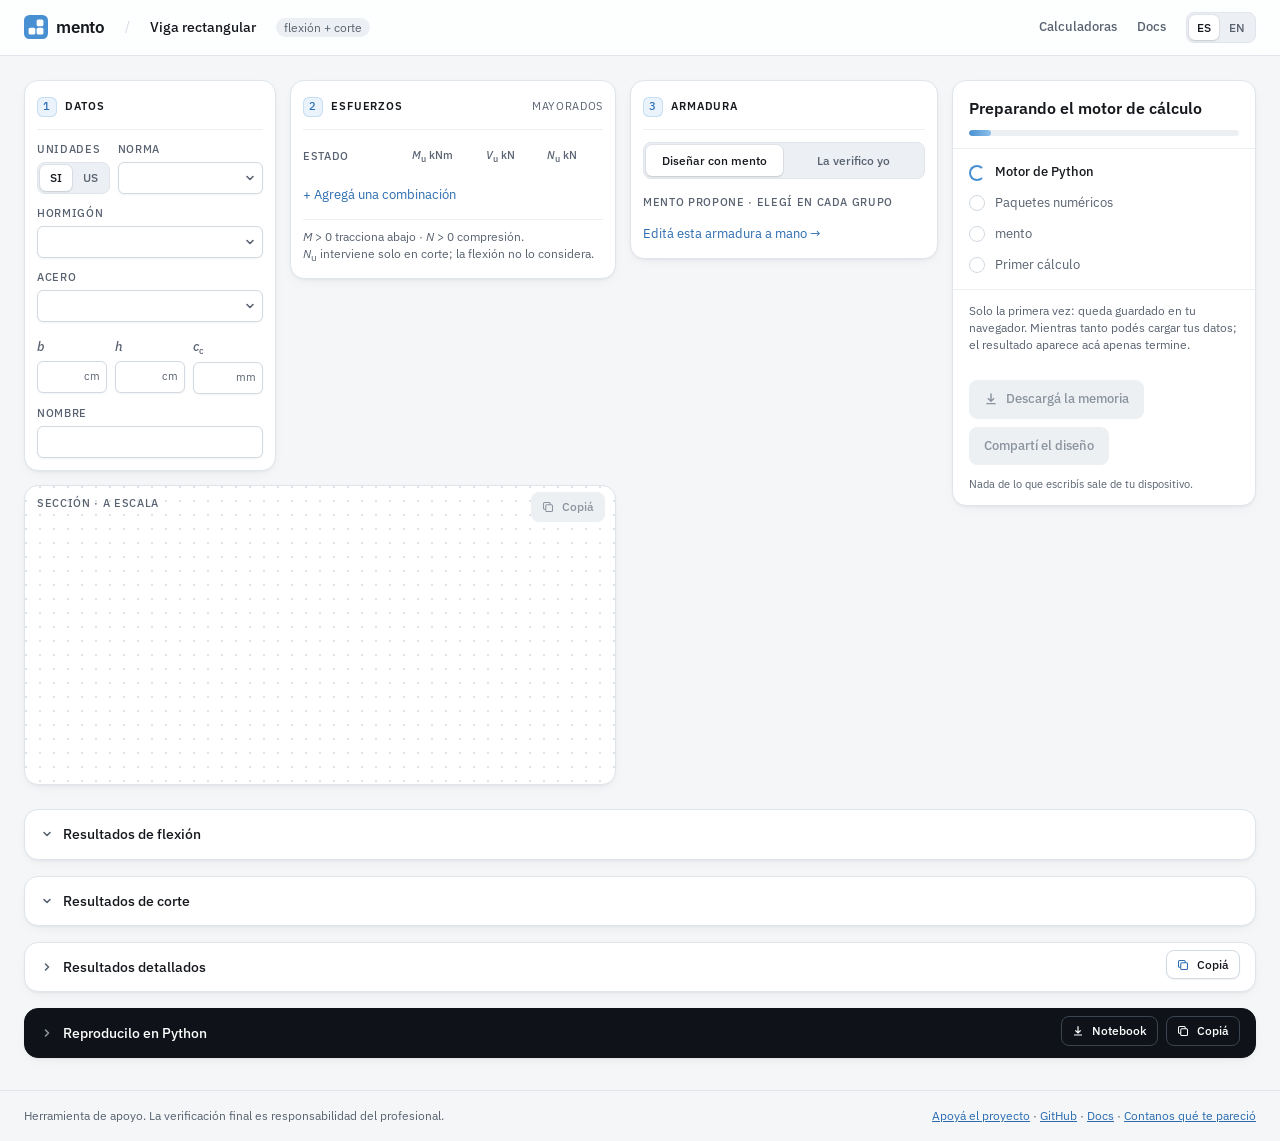
==== commit 45cea776: "feat: mento 1.6.0, con estribos por ramas, piel, montaje y tabiques EN mento 1.6.0 cuenta los estrib" ====
--- a/beam/index.html
+++ b/beam/index.html
@@ -39,7 +39,6 @@
     <symbol id="i-link" viewBox="0 0 18 18"><path d="M7 11a3 3 0 0 0 4 0l3-3a3 3 0 0 0-4-4l-1 1M11 7a3 3 0 0 0-4 0l-3 3a3 3 0 0 0 4 4l1-1" fill="none" stroke="currentColor" stroke-width="1.6"/></symbol>
     <symbol id="i-warn" viewBox="0 0 16 16"><path d="M8 1.5 15 14H1z" fill="none" stroke="currentColor" stroke-width="1.5"/><path d="M8 6v4M8 11.5v1" stroke="currentColor" stroke-width="1.6"/></symbol>
     <symbol id="i-info" viewBox="0 0 16 16"><circle cx="8" cy="8" r="6.5" fill="none" stroke="currentColor" stroke-width="1.5"/><path d="M8 7.2v4.2M8 4.4v1.2" stroke="currentColor" stroke-width="1.6"/></symbol>
-    <symbol id="i-plus" viewBox="0 0 18 18"><path d="M9 3v12M3 9h12" fill="none" stroke="currentColor" stroke-width="1.8"/></symbol>
     <symbol id="i-copy" viewBox="0 0 16 16"><rect x="5" y="5" width="9" height="9" rx="1.5" fill="none" stroke="currentColor" stroke-width="1.4"/><path d="M11 5V3.5A1.5 1.5 0 0 0 9.5 2h-6A1.5 1.5 0 0 0 2 3.5v6A1.5 1.5 0 0 0 3.5 11H5" fill="none" stroke="currentColor" stroke-width="1.4"/></symbol>
   </defs>
 </svg>
@@ -127,17 +126,6 @@
 </div>
 
 <div class="below">
-  <section class="card beams" id="beams" aria-labelledby="beams-title">
-    <h2 class="beams-t" id="beams-title" data-i18n="list_title">Tus vigas</h2>
-    <p class="hint beams-empty" id="list-empty" data-i18n="list_empty">Guardá esta viga y seguí con la próxima: al final descargás todas en un Excel que abre el BeamSummary de mento</p>
-    <ul class="beams-list" id="list" hidden></ul>
-    <div class="actions">
-      <button class="btn btn--sec" type="button" id="list-save" disabled><svg width="14" height="14" aria-hidden="true"><use href="#i-plus"/></svg><span id="list-save-text"></span></button>
-      <button class="btn" type="button" id="list-xlsx" disabled><svg width="14" height="14" aria-hidden="true"><use href="#i-download"/></svg><span data-i18n="list_dl">Descargá el Excel</span></button>
-      <button class="link-btn" type="button" id="list-clear" hidden data-i18n="list_clear">Vaciá la lista</button>
-    </div>
-    <p class="hint beams-hint" data-i18n-html="list_hint">El Excel sigue el formato de <a href="https://mento-docs.readthedocs.io/en/latest/user_guide/beam_summary.html">BeamSummary</a>: una fila por combinación, con las barras de la cara que tracciona su momento.</p>
-  </section>
   <details class="disc" id="disc-flexure" open><summary><span data-i18n="tflex">Resultados de flexión</span></summary>
     <div class="df-wrap" id="table-flexure" tabindex="0" role="region" data-i18n-aria="tflex" aria-label="Resultados de flexión"></div></details>
   <details class="disc" id="disc-shear" open><summary><span data-i18n="tshear">Resultados de corte</span></summary>
--- a/shared/style.css
+++ b/shared/style.css
@@ -782,13 +782,7 @@
 .dtl-mark{display:inline-flex;align-items:center;gap:4px;font-family:var(--font-mono);font-size:var(--fs-11);font-weight:500;line-height:1;border-radius:999px;padding:3px 7px;vertical-align:middle}
 .dtl-mark.ok{background:var(--ok-soft);color:var(--ok);padding:3px}
 .dtl-mark.bad{background:var(--bad-soft);color:var(--bad);padding:3px}
-.dtl-mark.has-code{padding:3px 8px 3px 3px}
 .dtl-mark.warn{background:var(--warn-soft);color:var(--warn-ink);box-shadow:inset 0 0 0 1px var(--warn-line)}
-
-.dtl-notes{margin:0;padding:10px 12px;border-top:var(--bw) solid var(--line-3);display:grid;gap:6px;font-size:var(--fs-12);color:var(--ink-2);line-height:1.45}
-.dtl-notes div{display:flex;gap:10px;align-items:baseline}
-.dtl-notes dt{font-family:var(--font-mono);font-size:var(--fs-11);font-weight:500;color:var(--ink);flex:0 0 3.6em}
-.dtl-notes dd{margin:0}
 
 /* phone: a table of checks has no room for five columns. Its header goes and each row folds in
    two, the description on top and the figures under it, each with its column's name */
@@ -884,27 +878,3 @@
   .viz-draw .dw-dt,.viz-prop,.viz-prop .opt,.viz-verdict,.viz-verdict .mark,.viz-verdict .meter i{animation:none}
   .meter i{transition:none}
 }
-
-/* the list of saved beams (beam/): one row each, the open one marked, the rest a click away */
-.beams-t{margin:0;padding:14px var(--s-4) 4px;font-size:var(--fs-16);font-weight:600}
-.beams .hint{padding:6px var(--s-4) 4px}
-.beams .hint a{color:var(--brand-ink)}
-.beams-hint{padding-bottom:12px !important}
-.beams-list{list-style:none;margin:6px 0 0;padding:0;border-top:var(--bw) solid var(--line-3)}
-.bm{display:flex;align-items:stretch;border-bottom:var(--bw) solid var(--line-3)}
-.bm[aria-current="true"]{background:var(--brand-soft);box-shadow:inset 3px 0 0 var(--brand)}
-.bm-open{flex:1;min-width:0;display:flex;flex-direction:column;gap:3px;padding:10px var(--s-4);background:none;border:0;text-align:left;cursor:pointer;color:inherit;font:inherit}
-.bm-open:hover{background:var(--surface-2)} .bm[aria-current="true"] .bm-open:hover{background:transparent}
-.bm-top{display:flex;align-items:baseline;gap:var(--s-3);flex-wrap:wrap}
-.bm-name{font-size:var(--fs-14);font-weight:600}
-.bm-size,.bm-combos{font-family:var(--font-mono);font-size:var(--fs-12);color:var(--ink-2)}
-.bm-top .dcr{margin-left:auto;font-size:var(--fs-12);font-weight:500;padding:1px 7px;border-radius:999px;align-self:center}
-.bm-top .dcr.ok{background:var(--ok-soft);color:var(--ok-ink)}
-.bm-top .dcr.warn{background:var(--warn-soft);color:var(--warn-ink)}
-.bm-top .dcr.bad{background:var(--bad-soft);color:var(--bad-ink)}
-.bm-bars{display:flex;flex-wrap:wrap;gap:2px var(--s-3);font-family:var(--font-mono);font-size:var(--fs-12)}
-.bm-bars .k{font-family:var(--font-sans);color:var(--ink-2)}
-.bm-rm{flex:none;width:40px;background:none;border:0;border-left:var(--bw) solid var(--line-3);color:var(--ink-2);font-size:18px;cursor:pointer}
-.bm-rm:hover{background:var(--bad-soft);color:var(--bad-ink)}
-.beams .actions{align-items:center}
-@media (max-width:720px){ .bm-rm{width:var(--ctl-h-touch)} .beams-t{padding-top:12px} .beams{border-left:0;border-right:0;border-radius:0} }
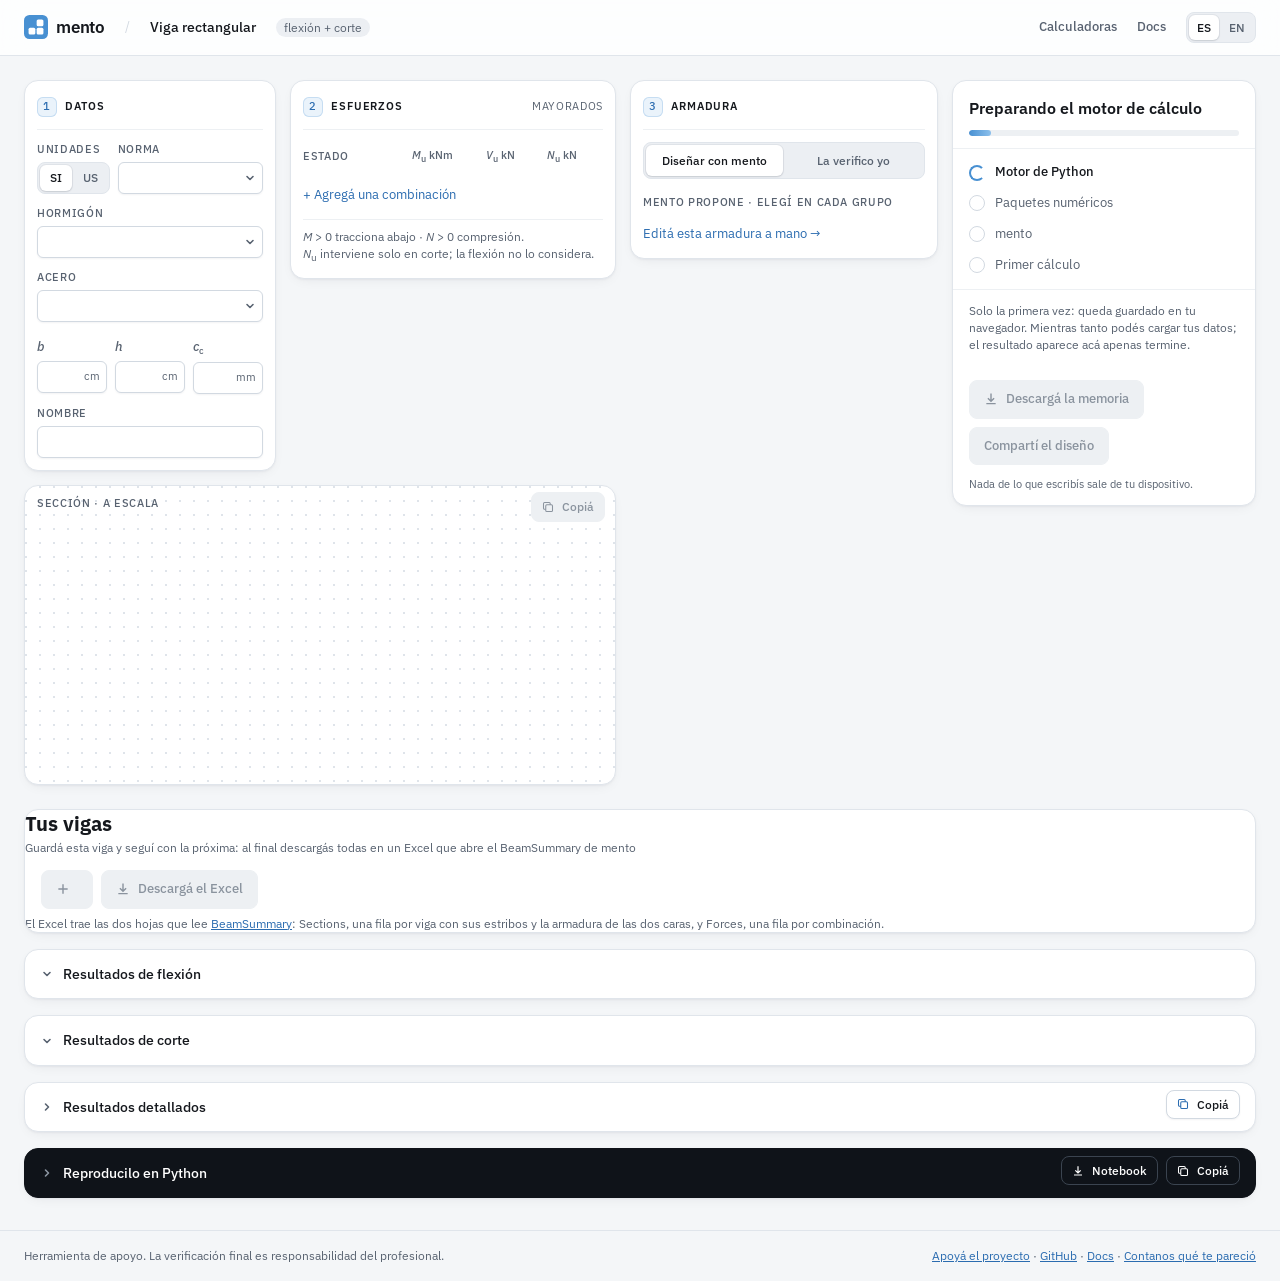
==== commit 0591a0e3: "feat: el Excel de la lista, en las dos hojas que lee mento 1.6.0 Desde 1.6.0 los summaries de mento " ====
--- a/beam/index.html
+++ b/beam/index.html
@@ -39,6 +39,7 @@
     <symbol id="i-link" viewBox="0 0 18 18"><path d="M7 11a3 3 0 0 0 4 0l3-3a3 3 0 0 0-4-4l-1 1M11 7a3 3 0 0 0-4 0l-3 3a3 3 0 0 0 4 4l1-1" fill="none" stroke="currentColor" stroke-width="1.6"/></symbol>
     <symbol id="i-warn" viewBox="0 0 16 16"><path d="M8 1.5 15 14H1z" fill="none" stroke="currentColor" stroke-width="1.5"/><path d="M8 6v4M8 11.5v1" stroke="currentColor" stroke-width="1.6"/></symbol>
     <symbol id="i-info" viewBox="0 0 16 16"><circle cx="8" cy="8" r="6.5" fill="none" stroke="currentColor" stroke-width="1.5"/><path d="M8 7.2v4.2M8 4.4v1.2" stroke="currentColor" stroke-width="1.6"/></symbol>
+    <symbol id="i-plus" viewBox="0 0 18 18"><path d="M9 3v12M3 9h12" fill="none" stroke="currentColor" stroke-width="1.8"/></symbol>
     <symbol id="i-copy" viewBox="0 0 16 16"><rect x="5" y="5" width="9" height="9" rx="1.5" fill="none" stroke="currentColor" stroke-width="1.4"/><path d="M11 5V3.5A1.5 1.5 0 0 0 9.5 2h-6A1.5 1.5 0 0 0 2 3.5v6A1.5 1.5 0 0 0 3.5 11H5" fill="none" stroke="currentColor" stroke-width="1.4"/></symbol>
   </defs>
 </svg>
@@ -126,6 +127,17 @@
 </div>
 
 <div class="below">
+  <section class="card beams" id="beams" aria-labelledby="beams-title">
+    <h2 class="beams-t" id="beams-title" data-i18n="list_title">Tus vigas</h2>
+    <p class="hint beams-empty" id="list-empty" data-i18n="list_empty">Guardá esta viga y seguí con la próxima: al final descargás todas en un Excel que abre el BeamSummary de mento</p>
+    <ul class="beams-list" id="list" hidden></ul>
+    <div class="actions">
+      <button class="btn btn--sec" type="button" id="list-save" disabled><svg width="14" height="14" aria-hidden="true"><use href="#i-plus"/></svg><span id="list-save-text"></span></button>
+      <button class="btn" type="button" id="list-xlsx" disabled><svg width="14" height="14" aria-hidden="true"><use href="#i-download"/></svg><span data-i18n="list_dl">Descargá el Excel</span></button>
+      <button class="link-btn" type="button" id="list-clear" hidden data-i18n="list_clear">Vaciá la lista</button>
+    </div>
+    <p class="hint beams-hint" data-i18n-html="list_hint">El Excel trae las dos hojas que lee <a href="https://mento-docs.readthedocs.io/en/latest/user_guide/beam_summary.html">BeamSummary</a>: Sections, una fila por viga con sus estribos y la armadura de las dos caras, y Forces, una fila por combinación.</p>
+  </section>
   <details class="disc" id="disc-flexure" open><summary><span data-i18n="tflex">Resultados de flexión</span></summary>
     <div class="df-wrap" id="table-flexure" tabindex="0" role="region" data-i18n-aria="tflex" aria-label="Resultados de flexión"></div></details>
   <details class="disc" id="disc-shear" open><summary><span data-i18n="tshear">Resultados de corte</span></summary>
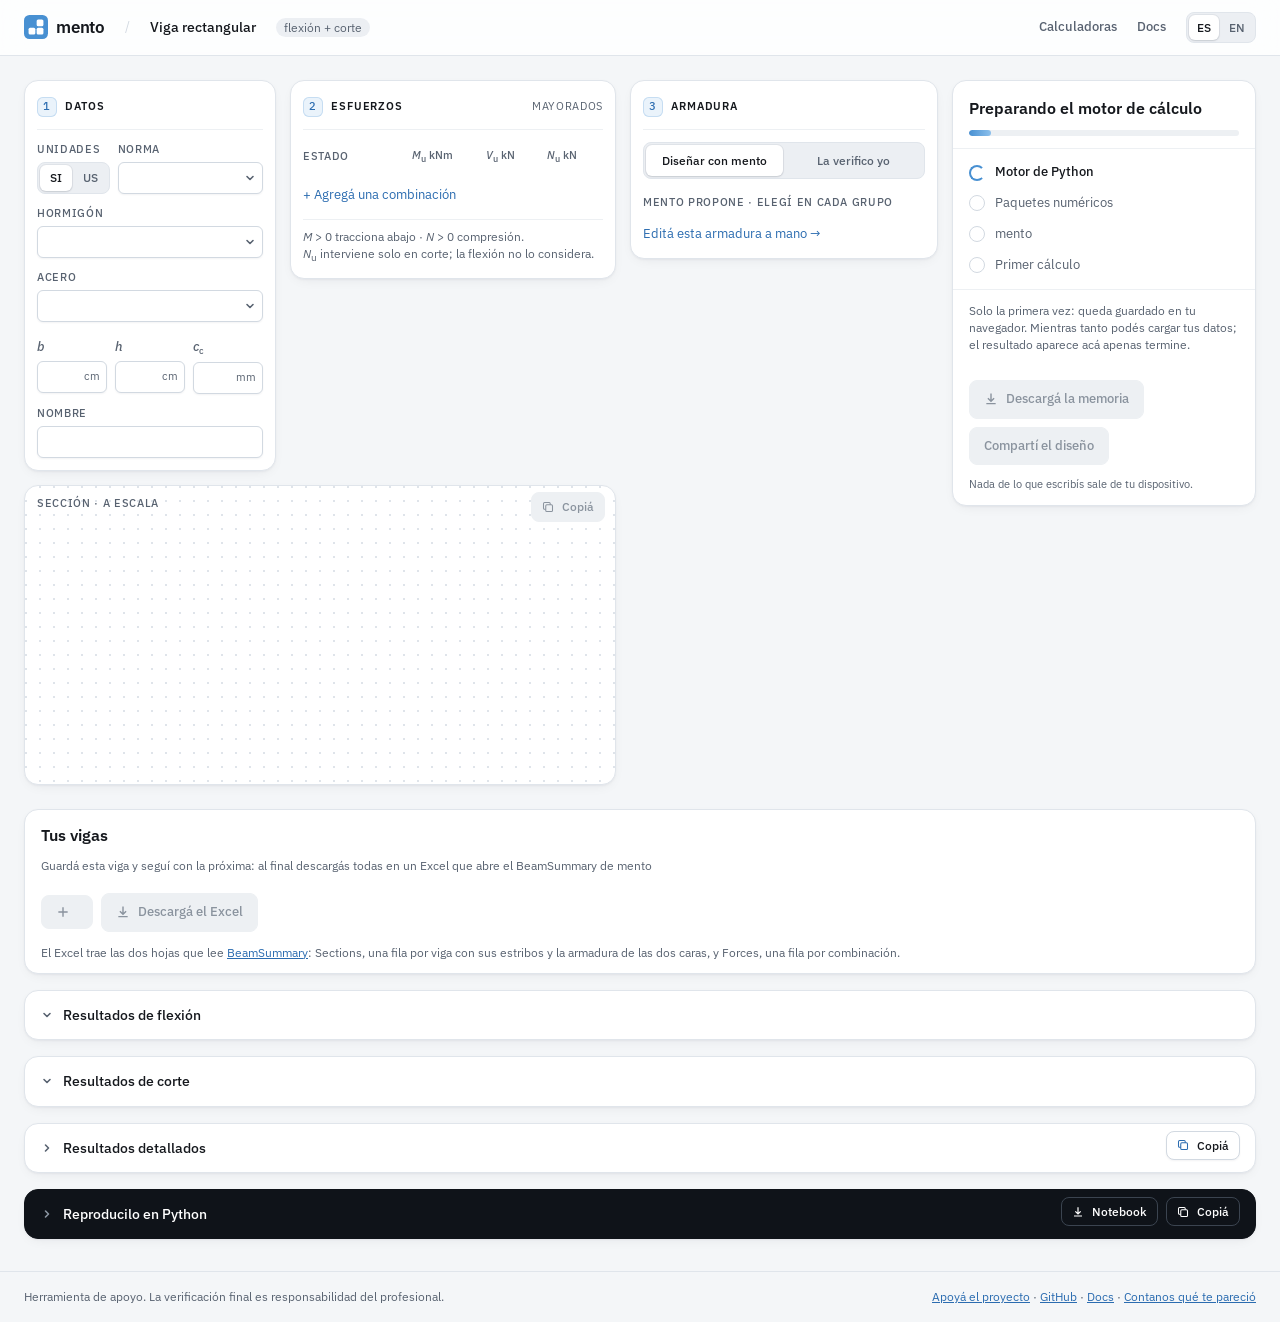
==== commit 7ed192a9: "chore: mento 1.6.1 El pin del worker, requirements-dev.txt y la versión que muestran las cuatro pági" ====
--- a/beam/index.html
+++ b/beam/index.html
@@ -121,7 +121,7 @@
       <div id="notices"></div>
       <div class="ledger" id="ledger"></div>
       <div class="actions"><button class="btn" id="report"><svg width="14" height="14" aria-hidden="true"><use href="#i-download"/></svg><span data-i18n="dl">Descargá la memoria</span></button><button class="btn btn--sec" id="share"><svg width="14" height="14" aria-hidden="true"><use href="#i-link"/></svg><span data-i18n="share">Compartí el diseño</span></button></div>
-      <p class="hint" style="padding:6px 16px 12px;font-size:11px"><span id="warn-count" data-i18n="nowarn">Sin avisos</span> · mento <span id="version">1.6.0</span></p>
+      <p class="hint" style="padding:6px 16px 12px;font-size:11px"><span id="warn-count" data-i18n="nowarn">Sin avisos</span> · mento <span id="version">1.6.1</span></p>
     </div>
   </section>
 </div>
--- a/shared/style.css
+++ b/shared/style.css
@@ -782,7 +782,13 @@
 .dtl-mark{display:inline-flex;align-items:center;gap:4px;font-family:var(--font-mono);font-size:var(--fs-11);font-weight:500;line-height:1;border-radius:999px;padding:3px 7px;vertical-align:middle}
 .dtl-mark.ok{background:var(--ok-soft);color:var(--ok);padding:3px}
 .dtl-mark.bad{background:var(--bad-soft);color:var(--bad);padding:3px}
+.dtl-mark.has-code{padding:3px 8px 3px 3px}
 .dtl-mark.warn{background:var(--warn-soft);color:var(--warn-ink);box-shadow:inset 0 0 0 1px var(--warn-line)}
+
+.dtl-notes{margin:0;padding:10px 12px;border-top:var(--bw) solid var(--line-3);display:grid;gap:6px;font-size:var(--fs-12);color:var(--ink-2);line-height:1.45}
+.dtl-notes div{display:flex;gap:10px;align-items:baseline}
+.dtl-notes dt{font-family:var(--font-mono);font-size:var(--fs-11);font-weight:500;color:var(--ink);flex:0 0 3.6em}
+.dtl-notes dd{margin:0}
 
 /* phone: a table of checks has no room for five columns. Its header goes and each row folds in
    two, the description on top and the figures under it, each with its column's name */
@@ -878,3 +884,27 @@
   .viz-draw .dw-dt,.viz-prop,.viz-prop .opt,.viz-verdict,.viz-verdict .mark,.viz-verdict .meter i{animation:none}
   .meter i{transition:none}
 }
+
+/* the list of saved beams (beam/): one row each, the open one marked, the rest a click away */
+.beams-t{margin:0;padding:14px var(--s-4) 4px;font-size:var(--fs-16);font-weight:600}
+.beams .hint{padding:6px var(--s-4) 4px}
+.beams .hint a{color:var(--brand-ink)}
+.beams-hint{padding-bottom:12px !important}
+.beams-list{list-style:none;margin:6px 0 0;padding:0;border-top:var(--bw) solid var(--line-3)}
+.bm{display:flex;align-items:stretch;border-bottom:var(--bw) solid var(--line-3)}
+.bm[aria-current="true"]{background:var(--brand-soft);box-shadow:inset 3px 0 0 var(--brand)}
+.bm-open{flex:1;min-width:0;display:flex;flex-direction:column;gap:3px;padding:10px var(--s-4);background:none;border:0;text-align:left;cursor:pointer;color:inherit;font:inherit}
+.bm-open:hover{background:var(--surface-2)} .bm[aria-current="true"] .bm-open:hover{background:transparent}
+.bm-top{display:flex;align-items:baseline;gap:var(--s-3);flex-wrap:wrap}
+.bm-name{font-size:var(--fs-14);font-weight:600}
+.bm-size,.bm-combos{font-family:var(--font-mono);font-size:var(--fs-12);color:var(--ink-2)}
+.bm-top .dcr{margin-left:auto;font-size:var(--fs-12);font-weight:500;padding:1px 7px;border-radius:999px;align-self:center}
+.bm-top .dcr.ok{background:var(--ok-soft);color:var(--ok-ink)}
+.bm-top .dcr.warn{background:var(--warn-soft);color:var(--warn-ink)}
+.bm-top .dcr.bad{background:var(--bad-soft);color:var(--bad-ink)}
+.bm-bars{display:flex;flex-wrap:wrap;gap:2px var(--s-3);font-family:var(--font-mono);font-size:var(--fs-12)}
+.bm-bars .k{font-family:var(--font-sans);color:var(--ink-2)}
+.bm-rm{flex:none;width:40px;background:none;border:0;border-left:var(--bw) solid var(--line-3);color:var(--ink-2);font-size:18px;cursor:pointer}
+.bm-rm:hover{background:var(--bad-soft);color:var(--bad-ink)}
+.beams .actions{align-items:center}
+@media (max-width:720px){ .bm-rm{width:var(--ctl-h-touch)} .beams-t{padding-top:12px} .beams{border-left:0;border-right:0;border-radius:0} }
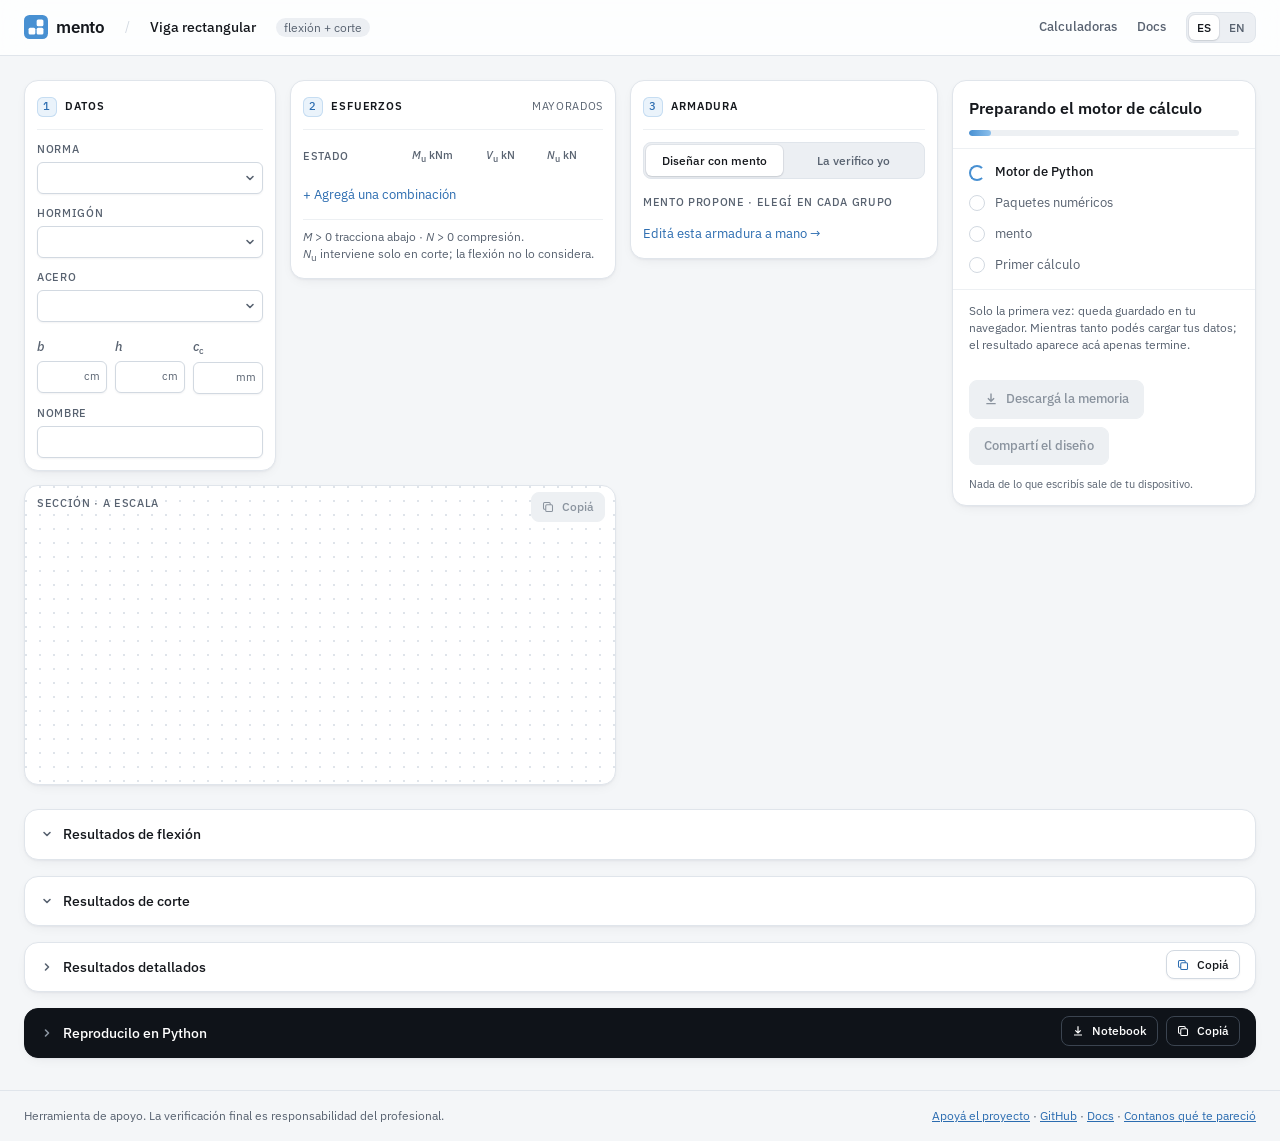
==== commit 10fe4bcb: "feat: pasar a mento 1.6.3 - Mostrar la tabla de estado que mento agrega al corte: con 2 columnas   h" ====
--- a/beam/index.html
+++ b/beam/index.html
@@ -1,15 +1,6 @@
 <!doctype html>
 <html lang="es">
 <head>
-<!-- Google tag (gtag.js) -->
-<script async src="https://www.googletagmanager.com/gtag/js?id=G-SD4WL05WSL"></script>
-<script>
-  window.dataLayer = window.dataLayer || [];
-  function gtag(){dataLayer.push(arguments);}
-  gtag('js', new Date());
-
-  gtag('config', 'G-SD4WL05WSL');
-</script>
 <meta charset="utf-8">
 <meta name="viewport" content="width=device-width, initial-scale=1">
 <title data-i18n="page_title">mento · Viga rectangular de hormigón armado</title>
@@ -38,8 +29,6 @@
     <symbol id="i-download" viewBox="0 0 18 18"><path d="M9 2v9M5 8l4 4 4-4M3 15h12" fill="none" stroke="currentColor" stroke-width="1.8"/></symbol>
     <symbol id="i-link" viewBox="0 0 18 18"><path d="M7 11a3 3 0 0 0 4 0l3-3a3 3 0 0 0-4-4l-1 1M11 7a3 3 0 0 0-4 0l-3 3a3 3 0 0 0 4 4l1-1" fill="none" stroke="currentColor" stroke-width="1.6"/></symbol>
     <symbol id="i-warn" viewBox="0 0 16 16"><path d="M8 1.5 15 14H1z" fill="none" stroke="currentColor" stroke-width="1.5"/><path d="M8 6v4M8 11.5v1" stroke="currentColor" stroke-width="1.6"/></symbol>
-    <symbol id="i-info" viewBox="0 0 16 16"><circle cx="8" cy="8" r="6.5" fill="none" stroke="currentColor" stroke-width="1.5"/><path d="M8 7.2v4.2M8 4.4v1.2" stroke="currentColor" stroke-width="1.6"/></symbol>
-    <symbol id="i-plus" viewBox="0 0 18 18"><path d="M9 3v12M3 9h12" fill="none" stroke="currentColor" stroke-width="1.8"/></symbol>
     <symbol id="i-copy" viewBox="0 0 16 16"><rect x="5" y="5" width="9" height="9" rx="1.5" fill="none" stroke="currentColor" stroke-width="1.4"/><path d="M11 5V3.5A1.5 1.5 0 0 0 9.5 2h-6A1.5 1.5 0 0 0 2 3.5v6A1.5 1.5 0 0 0 3.5 11H5" fill="none" stroke="currentColor" stroke-width="1.4"/></symbol>
   </defs>
 </svg>
@@ -57,17 +46,13 @@
 <h1 class="vh" data-i18n="beam">Viga rectangular</h1>
 <div class="stations">
   <section class="station station-1"><div class="st"><b>1</b><span data-i18n="s1">Datos</span></div>
-    <div style="display:grid;grid-template-columns:minmax(0,1fr) minmax(0,2fr);gap:8px">
-      <div class="field"><span class="lbl" data-i18n="units">Unidades</span><div class="seg" id="units" role="radiogroup" data-i18n-aria="aria_units" aria-label="Sistema de unidades"><button type="button" role="radio" aria-checked="true" data-units="si">SI</button><button type="button" role="radio" aria-checked="false" data-units="us">US</button></div></div>
-      <label class="field"><span class="lbl" data-i18n="code">Norma</span><span class="in sel"><select id="code"></select></span></label>
-    </div>
-    <p class="hint" id="units-note" data-i18n="units_note" hidden>Unidades US: solo ACI 318-19.</p>
+    <label class="field"><span class="lbl" data-i18n="code">Norma</span><span class="in sel"><select id="code"></select></span></label>
     <label class="field"><span class="lbl" data-i18n="conc">Hormigón</span><span class="in sel"><select id="fc"></select></span></label>
     <label class="field"><span class="lbl" data-i18n="steel">Acero</span><span class="in sel"><select id="fy"></select></span></label>
     <div style="display:grid;grid-template-columns:repeat(3,minmax(0,1fr));gap:8px;margin-top:4px">
-      <label class="field" id="field-width"><span class="lbl"><i class="sym" style="text-transform:none;font-size:13px;letter-spacing:0">b</i></span><span class="in"><input id="width" type="number" inputmode="decimal" min="1" step="any" data-i18n-aria="aria_width" aria-label="Ancho b (cm)" aria-describedby="err-width"><span class="unit" data-unit="len">cm</span></span><span class="err" id="err-width" hidden></span></label>
-      <label class="field" id="field-height"><span class="lbl"><i class="sym" style="text-transform:none;font-size:13px;letter-spacing:0">h</i></span><span class="in"><input id="height" type="number" inputmode="decimal" min="1" step="any" data-i18n-aria="aria_height" aria-label="Altura h (cm)" aria-describedby="err-height"><span class="unit" data-unit="len">cm</span></span><span class="err" id="err-height" hidden></span></label>
-      <label class="field" id="field-cover"><span class="lbl"><i class="sym" style="text-transform:none;font-size:13px;letter-spacing:0">c</i><sub style="text-transform:none;letter-spacing:0">c</sub></span><span class="in"><input id="cover" type="number" inputmode="decimal" min="1" step="any" data-i18n-aria="aria_cover" aria-label="Recubrimiento cc (mm)" aria-describedby="err-cover"><span class="unit" data-unit="cov">mm</span></span><span class="err" id="err-cover" hidden></span></label>
+      <label class="field" id="field-width"><span class="lbl"><i class="sym" style="text-transform:none;font-size:13px;letter-spacing:0">b</i></span><span class="in"><input id="width" type="number" inputmode="decimal" min="1" step="any" data-i18n-aria="aria_width" aria-label="Ancho b, en cm" aria-describedby="err-width"><span class="unit">cm</span></span><span class="err" id="err-width" hidden></span></label>
+      <label class="field" id="field-height"><span class="lbl"><i class="sym" style="text-transform:none;font-size:13px;letter-spacing:0">h</i></span><span class="in"><input id="height" type="number" inputmode="decimal" min="1" step="any" data-i18n-aria="aria_height" aria-label="Altura h, en cm" aria-describedby="err-height"><span class="unit">cm</span></span><span class="err" id="err-height" hidden></span></label>
+      <label class="field" id="field-cover"><span class="lbl"><i class="sym" style="text-transform:none;font-size:13px;letter-spacing:0">c</i><sub style="text-transform:none;letter-spacing:0">c</sub></span><span class="in"><input id="cover" type="number" inputmode="decimal" min="1" step="any" data-i18n-aria="aria_cover" aria-label="Recubrimiento cc, en mm" aria-describedby="err-cover"><span class="unit">mm</span></span><span class="err" id="err-cover" hidden></span></label>
     </div>
     <label class="field"><span class="lbl" data-i18n="label">Nombre</span><span class="in"><input id="label" type="text" maxlength="24" style="text-align:left;font-family:var(--font-sans)"></span></label>
   </section>
@@ -76,7 +61,7 @@
 
   <section class="station station-2"><div class="st"><b>2</b><span data-i18n="s2">Esfuerzos</span><span class="aside lbl" data-i18n="s2h">mayorados</span></div>
     <div class="combos" id="combos" role="group" data-i18n-aria="aria_combos" aria-label="Combinaciones de carga">
-      <span class="lbl" data-i18n="state">Estado</span><span class="lbl r"><i class="sym">M</i><sub>u</sub> <span data-unit="moment">kNm</span></span><span class="lbl r"><i class="sym">V</i><sub>u</sub> <span data-unit="force">kN</span></span><span class="lbl r"><i class="sym">N</i><sub>u</sub> <span data-unit="force">kN</span></span><span class="rm" aria-hidden="true"></span>
+      <span class="lbl" data-i18n="state">Estado</span><span class="lbl r"><i class="sym">M</i><sub>u</sub> kNm</span><span class="lbl r"><i class="sym">V</i><sub>u</sub> kN</span><span class="lbl r"><i class="sym">N</i><sub>u</sub> kN</span><span class="rm" aria-hidden="true"></span>
     </div>
     <button class="link-btn" type="button" id="add" data-i18n="add">+ Agregá una combinación</button>
     <p class="hint" style="border-top:1px solid var(--line-3);padding-top:8px" data-i18n-html="hint2"><i class="sym">M</i> &gt; 0 tracciona abajo · <i class="sym">N</i> &gt; 0 compresión.<br><i class="sym">N</i><sub>u</sub> interviene solo en corte; la flexión no lo considera.</p>
@@ -90,16 +75,14 @@
       <button class="link-btn" type="button" id="to-check" data-i18n="edit">Editá esta armadura a mano →</button>
     </div>
     <div data-s3="check" style="display:contents" hidden>
-      <div class="bars" style="margin-top:4px"><span class="lbl" data-i18n="bot">Inferior</span><span class="n"><input class="i" id="bot_n1" type="number" inputmode="numeric" min="0" step="1" data-i18n-aria="aria_bot_n1" aria-label="Inferior, cantidad 1"><span data-sym="bar">Ø</span><input class="i" id="bot_d1" type="number" inputmode="decimal" min="0" step="any" data-i18n-aria="aria_bot_d1" aria-label="Inferior, diámetro 1 en mm"><span class="op">+</span><input class="i" id="bot_n2" type="number" inputmode="numeric" min="0" step="1" data-i18n-aria="aria_bot_n2" aria-label="Inferior, cantidad 2"><span data-sym="bar">Ø</span><input class="i" id="bot_d2" type="number" inputmode="decimal" min="0" step="any" data-i18n-aria="aria_bot_d2" aria-label="Inferior, diámetro 2 en mm"></span></div>
-      <div class="bars bars--l2"><span class="lbl" data-i18n="layer2">2.ª capa</span><span class="n"><input class="i" id="bot_n3" type="number" inputmode="numeric" min="0" step="1" data-i18n-aria="aria_bot_n3" aria-label="Inferior, 2.ª capa, cantidad 1"><span data-sym="bar">Ø</span><input class="i" id="bot_d3" type="number" inputmode="decimal" min="0" step="any" data-i18n-aria="aria_bot_d3" aria-label="Inferior, 2.ª capa, diámetro 1 en mm"><span class="op">+</span><input class="i" id="bot_n4" type="number" inputmode="numeric" min="0" step="1" data-i18n-aria="aria_bot_n4" aria-label="Inferior, 2.ª capa, cantidad 2"><span data-sym="bar">Ø</span><input class="i" id="bot_d4" type="number" inputmode="decimal" min="0" step="any" data-i18n-aria="aria_bot_d4" aria-label="Inferior, 2.ª capa, diámetro 2 en mm"></span></div>
-      <div class="bars"><span class="lbl" data-i18n="top">Superior</span><span class="n"><input class="i" id="top_n1" type="number" inputmode="numeric" min="0" step="1" data-i18n-aria="aria_top_n1" aria-label="Superior, cantidad 1"><span data-sym="bar">Ø</span><input class="i" id="top_d1" type="number" inputmode="decimal" min="0" step="any" data-i18n-aria="aria_top_d1" aria-label="Superior, diámetro 1 en mm"><span class="op">+</span><input class="i" id="top_n2" type="number" inputmode="numeric" min="0" step="1" data-i18n-aria="aria_top_n2" aria-label="Superior, cantidad 2"><span data-sym="bar">Ø</span><input class="i" id="top_d2" type="number" inputmode="decimal" min="0" step="any" data-i18n-aria="aria_top_d2" aria-label="Superior, diámetro 2 en mm"></span></div>
-      <div class="bars bars--l2"><span class="lbl" data-i18n="layer2">2.ª capa</span><span class="n"><input class="i" id="top_n3" type="number" inputmode="numeric" min="0" step="1" data-i18n-aria="aria_top_n3" aria-label="Superior, 2.ª capa, cantidad 1"><span data-sym="bar">Ø</span><input class="i" id="top_d3" type="number" inputmode="decimal" min="0" step="any" data-i18n-aria="aria_top_d3" aria-label="Superior, 2.ª capa, diámetro 1 en mm"><span class="op">+</span><input class="i" id="top_n4" type="number" inputmode="numeric" min="0" step="1" data-i18n-aria="aria_top_n4" aria-label="Superior, 2.ª capa, cantidad 2"><span data-sym="bar">Ø</span><input class="i" id="top_d4" type="number" inputmode="decimal" min="0" step="any" data-i18n-aria="aria_top_d4" aria-label="Superior, 2.ª capa, diámetro 2 en mm"></span></div>
-      <div class="bars"><span class="lbl" data-i18n="st">Estribos</span><span class="n"><input class="i" id="st_n" type="number" inputmode="numeric" min="0" step="1" data-i18n-aria="aria_st_n" aria-label="Estribos, cantidad de ramas" aria-describedby="err-st"><span class="op" data-i18n="legs">ramas</span><span data-sym="bar">Ø</span><input class="i" id="st_d" type="number" inputmode="decimal" min="0" step="any" data-i18n-aria="aria_st_d" aria-label="Estribos, diámetro en mm"><span class="op" data-sym="at">c/</span><input class="i" id="st_s" type="number" inputmode="decimal" min="0" step="any" data-i18n-aria="aria_st_s" aria-label="Estribos, separación (cm)"><span class="op" data-unit="len">cm</span></span></div>
-      <span class="err bars-err" id="err-st" hidden></span>
-      <p class="hint" data-i18n="barhint">Cantidad y Ø en mm; los estribos, por sus ramas. Dejá 0 lo que no uses.</p>
+      <div class="bars" style="margin-top:4px"><span class="lbl" data-i18n="bot">Inferior</span><span class="n"><input class="i" id="bot_n1" type="number" inputmode="numeric" min="0" step="1" data-i18n-aria="aria_bot_n1" aria-label="Inferior, cantidad 1">Ø<input class="i" id="bot_d1" type="number" inputmode="decimal" min="0" step="any" data-i18n-aria="aria_bot_d1" aria-label="Inferior, diámetro 1 en mm"><span class="op">+</span><input class="i" id="bot_n2" type="number" inputmode="numeric" min="0" step="1" data-i18n-aria="aria_bot_n2" aria-label="Inferior, cantidad 2">Ø<input class="i" id="bot_d2" type="number" inputmode="decimal" min="0" step="any" data-i18n-aria="aria_bot_d2" aria-label="Inferior, diámetro 2 en mm"></span></div>
+      <div class="bars bars--l2"><span class="lbl" data-i18n="layer2">2.ª capa</span><span class="n"><input class="i" id="bot_n3" type="number" inputmode="numeric" min="0" step="1" data-i18n-aria="aria_bot_n3" aria-label="Inferior, 2.ª capa, cantidad 1">Ø<input class="i" id="bot_d3" type="number" inputmode="decimal" min="0" step="any" data-i18n-aria="aria_bot_d3" aria-label="Inferior, 2.ª capa, diámetro 1 en mm"><span class="op">+</span><input class="i" id="bot_n4" type="number" inputmode="numeric" min="0" step="1" data-i18n-aria="aria_bot_n4" aria-label="Inferior, 2.ª capa, cantidad 2">Ø<input class="i" id="bot_d4" type="number" inputmode="decimal" min="0" step="any" data-i18n-aria="aria_bot_d4" aria-label="Inferior, 2.ª capa, diámetro 2 en mm"></span></div>
+      <div class="bars"><span class="lbl" data-i18n="top">Superior</span><span class="n"><input class="i" id="top_n1" type="number" inputmode="numeric" min="0" step="1" data-i18n-aria="aria_top_n1" aria-label="Superior, cantidad 1">Ø<input class="i" id="top_d1" type="number" inputmode="decimal" min="0" step="any" data-i18n-aria="aria_top_d1" aria-label="Superior, diámetro 1 en mm"><span class="op">+</span><input class="i" id="top_n2" type="number" inputmode="numeric" min="0" step="1" data-i18n-aria="aria_top_n2" aria-label="Superior, cantidad 2">Ø<input class="i" id="top_d2" type="number" inputmode="decimal" min="0" step="any" data-i18n-aria="aria_top_d2" aria-label="Superior, diámetro 2 en mm"></span></div>
+      <div class="bars bars--l2"><span class="lbl" data-i18n="layer2">2.ª capa</span><span class="n"><input class="i" id="top_n3" type="number" inputmode="numeric" min="0" step="1" data-i18n-aria="aria_top_n3" aria-label="Superior, 2.ª capa, cantidad 1">Ø<input class="i" id="top_d3" type="number" inputmode="decimal" min="0" step="any" data-i18n-aria="aria_top_d3" aria-label="Superior, 2.ª capa, diámetro 1 en mm"><span class="op">+</span><input class="i" id="top_n4" type="number" inputmode="numeric" min="0" step="1" data-i18n-aria="aria_top_n4" aria-label="Superior, 2.ª capa, cantidad 2">Ø<input class="i" id="top_d4" type="number" inputmode="decimal" min="0" step="any" data-i18n-aria="aria_top_d4" aria-label="Superior, 2.ª capa, diámetro 2 en mm"></span></div>
+      <div class="bars"><span class="lbl" data-i18n="st">Estribos</span><span class="n"><input class="i" id="st_n" type="number" inputmode="numeric" min="0" step="1" data-i18n-aria="aria_st_n" aria-label="Estribos, cantidad">eØ<input class="i" id="st_d" type="number" inputmode="decimal" min="0" step="any" data-i18n-aria="aria_st_d" aria-label="Estribos, diámetro en mm"><span class="op">c/</span><input class="i" id="st_s" type="number" inputmode="decimal" min="0" step="any" data-i18n-aria="aria_st_s" aria-label="Estribos, separación en cm"><span class="op">cm</span></span></div>
+      <p class="hint" data-i18n="barhint">Cantidad y Ø en mm. Dejá 0 lo que no uses.</p>
       <button class="link-btn" type="button" id="to-design" data-i18n="back">← Volvé a la propuesta de mento</button>
     </div>
-    <div class="xtras" id="extras" aria-live="polite"></div>
   </section>
 
   <section class="card verdict-card station-4" id="result" aria-live="polite">
@@ -121,23 +104,12 @@
       <div id="notices"></div>
       <div class="ledger" id="ledger"></div>
       <div class="actions"><button class="btn" id="report"><svg width="14" height="14" aria-hidden="true"><use href="#i-download"/></svg><span data-i18n="dl">Descargá la memoria</span></button><button class="btn btn--sec" id="share"><svg width="14" height="14" aria-hidden="true"><use href="#i-link"/></svg><span data-i18n="share">Compartí el diseño</span></button></div>
-      <p class="hint" style="padding:6px 16px 12px;font-size:11px"><span id="warn-count" data-i18n="nowarn">Sin avisos</span> · mento <span id="version">1.6.1</span></p>
+      <p class="hint" style="padding:6px 16px 12px;font-size:11px"><span id="warn-count" data-i18n="nowarn">Sin avisos</span> · mento <span id="version">1.6.3</span></p>
     </div>
   </section>
 </div>
 
 <div class="below">
-  <section class="card beams" id="beams" aria-labelledby="beams-title">
-    <h2 class="beams-t" id="beams-title" data-i18n="list_title">Tus vigas</h2>
-    <p class="hint beams-empty" id="list-empty" data-i18n="list_empty">Guardá esta viga y seguí con la próxima: al final descargás todas en un Excel que abre el BeamSummary de mento</p>
-    <ul class="beams-list" id="list" hidden></ul>
-    <div class="actions">
-      <button class="btn btn--sec" type="button" id="list-save" disabled><svg width="14" height="14" aria-hidden="true"><use href="#i-plus"/></svg><span id="list-save-text"></span></button>
-      <button class="btn" type="button" id="list-xlsx" disabled><svg width="14" height="14" aria-hidden="true"><use href="#i-download"/></svg><span data-i18n="list_dl">Descargá el Excel</span></button>
-      <button class="link-btn" type="button" id="list-clear" hidden data-i18n="list_clear">Vaciá la lista</button>
-    </div>
-    <p class="hint beams-hint" data-i18n-html="list_hint">El Excel trae las dos hojas que lee <a href="https://mento-docs.readthedocs.io/en/latest/user_guide/beam_summary.html">BeamSummary</a>: Sections, una fila por viga con sus estribos y la armadura de las dos caras, y Forces, una fila por combinación.</p>
-  </section>
   <details class="disc" id="disc-flexure" open><summary><span data-i18n="tflex">Resultados de flexión</span></summary>
     <div class="df-wrap" id="table-flexure" tabindex="0" role="region" data-i18n-aria="tflex" aria-label="Resultados de flexión"></div></details>
   <details class="disc" id="disc-shear" open><summary><span data-i18n="tshear">Resultados de corte</span></summary>
@@ -148,7 +120,7 @@
     <p class="pyinst"><span data-i18n="pyinst">Antes de correrlo, instalá mento:</span> <code translate="no">pip install mento</code></p>
     <pre class="codeblock" id="python" tabindex="0" role="region" data-i18n-aria="tpy" aria-label="Reproducilo en Python"></pre></details><div class="disc-tools"><button class="btn btn--sec btn--small disc-copy--dark" type="button" id="notebook-python" data-i18n-aria="notebook_aria" aria-label="Descargá el código como notebook de Jupyter"><svg width="12" height="12" aria-hidden="true"><use href="#i-download"/></svg><span data-i18n="notebook">Notebook</span></button><button class="btn btn--sec btn--small disc-copy--dark" type="button" id="copy-python"><svg width="12" height="12" aria-hidden="true"><use href="#i-copy"/></svg><span data-i18n="copy">Copiá</span></button></div></div>
 </div>
-<footer class="foot"><span data-i18n="footer">Herramienta de apoyo. La verificación final es responsabilidad del profesional.</span><span class="spacer"></span><span><a href="../#support" data-i18n="support">Apoyá el proyecto</a> · <a href="https://github.com/mento-calc/mento">GitHub</a> · <a href="https://mento-docs.readthedocs.io/en/latest/" data-i18n="docs">Docs</a> · <a href="https://github.com/mento-calc/mento/discussions" data-i18n="feedback">Contanos qué te pareció</a></span></footer>
+<footer class="foot"><span data-i18n="footer">Herramienta de apoyo. La verificación final es responsabilidad del profesional.</span><span class="spacer"></span><span><a href="../#support" data-i18n="support">Apoyá el proyecto</a> · <a href="https://github.com/mihdicaballero/mento">GitHub</a> · <a href="https://mento-docs.readthedocs.io/en/latest/" data-i18n="docs">Docs</a> · <a href="https://github.com/mihdicaballero/mento/discussions" data-i18n="feedback">Contanos qué te pareció</a></span></footer>
 </main>
 </div>
 <div class="toast" id="toast" role="status" aria-live="polite"><svg width="16" height="16" style="color:#8ed0a5" aria-hidden="true"><use href="#i-check"/></svg><span id="toast-text"></span></div>
--- a/shared/style.css
+++ b/shared/style.css
@@ -166,13 +166,6 @@
 .bars .n .i:focus-visible{border-color:var(--brand);box-shadow:0 0 0 2px var(--brand-soft)}
 .bars .n .i.is-invalid{border-color:var(--bad);box-shadow:0 0 0 2px var(--bad-soft)}
 .bars .n .op{color:var(--ink-2);font-size:var(--fs-12)}
-.bars-err{font-size:var(--fs-12);color:var(--bad);line-height:var(--lh-ui)}
-/* what a beam's cage carries besides its groups: skin and mounting bars, laid out by mento */
-.xtras{display:grid;gap:6px}
-.xtras:empty{display:none}
-.xtra{display:grid;grid-template-columns:70px minmax(0,1fr);gap:var(--s-2);align-items:baseline;padding:0 10px}
-.xtra .val{font-family:var(--font-mono);font-size:var(--fs-14)}
-.xtra .why{font-family:var(--font-sans);font-size:var(--fs-12);color:var(--ink-2)}
 /* verdict block */
 .card{background:var(--surface);border:var(--bw) solid var(--line-2);border-radius:var(--r-2)}
 .verdict{padding:14px var(--s-4) 12px;border-bottom:var(--bw) solid var(--line-3);display:flex;align-items:center;gap:14px;border-radius:var(--r-2) var(--r-2) 0 0}
@@ -642,9 +635,6 @@
 .seg button + button{border-left:0}
 .seg button:hover{background:transparent;color:var(--ink)}
 .seg button[aria-checked="true"]{background:var(--surface);color:var(--ink);box-shadow:0 1px 2px rgba(15,23,42,.12),0 0 0 1px rgba(15,23,42,.05)}
-/* the units switch sits in a row of fields: as tall as the select beside it */
-.field .seg{height:var(--ctl-h)} .field .seg button{padding:0 6px}
-@container calc (max-width: 720px){ .field .seg{height:var(--ctl-h-touch)} }
 
 /* rebar groups: the chosen option's DCR as a pill */
 .grp{border-color:var(--line-2);border-radius:8px;box-shadow:var(--sh-1);overflow:hidden}
@@ -775,20 +765,14 @@
 .dtl-tb .unit{color:var(--ink-2);font-size:var(--fs-12);white-space:nowrap;font-family:var(--font-sans)}
 .dtl-tb td.unit{padding-left:4px}
 .dtl-tb .ok{text-align:right;white-space:nowrap}
+.dtl-tb .status{text-align:right}
+.dtl-tb .status .unit{white-space:normal}
 .dtl-tb tr.is-dcr > *{background:var(--surface-2);font-weight:600}
-.dtl-tb tr.is-remark th{font-size:var(--fs-12);font-style:italic}
-.dtl-tb .state{font-weight:500} .dtl-tb .state .notes{display:block;margin-top:2px;font-weight:400;font-size:var(--fs-12);color:var(--ink-2);line-height:1.4}
 .dtl-tb td.dcr.ok{color:var(--ok)} .dtl-tb td.dcr.warn{color:var(--warn)} .dtl-tb td.dcr.bad{color:var(--bad)}
 .dtl-mark{display:inline-flex;align-items:center;gap:4px;font-family:var(--font-mono);font-size:var(--fs-11);font-weight:500;line-height:1;border-radius:999px;padding:3px 7px;vertical-align:middle}
 .dtl-mark.ok{background:var(--ok-soft);color:var(--ok);padding:3px}
 .dtl-mark.bad{background:var(--bad-soft);color:var(--bad);padding:3px}
-.dtl-mark.has-code{padding:3px 8px 3px 3px}
 .dtl-mark.warn{background:var(--warn-soft);color:var(--warn-ink);box-shadow:inset 0 0 0 1px var(--warn-line)}
-
-.dtl-notes{margin:0;padding:10px 12px;border-top:var(--bw) solid var(--line-3);display:grid;gap:6px;font-size:var(--fs-12);color:var(--ink-2);line-height:1.45}
-.dtl-notes div{display:flex;gap:10px;align-items:baseline}
-.dtl-notes dt{font-family:var(--font-mono);font-size:var(--fs-11);font-weight:500;color:var(--ink);flex:0 0 3.6em}
-.dtl-notes dd{margin:0}
 
 /* phone: a table of checks has no room for five columns. Its header goes and each row folds in
    two, the description on top and the figures under it, each with its column's name */
@@ -884,27 +868,3 @@
   .viz-draw .dw-dt,.viz-prop,.viz-prop .opt,.viz-verdict,.viz-verdict .mark,.viz-verdict .meter i{animation:none}
   .meter i{transition:none}
 }
-
-/* the list of saved beams (beam/): one row each, the open one marked, the rest a click away */
-.beams-t{margin:0;padding:14px var(--s-4) 4px;font-size:var(--fs-16);font-weight:600}
-.beams .hint{padding:6px var(--s-4) 4px}
-.beams .hint a{color:var(--brand-ink)}
-.beams-hint{padding-bottom:12px !important}
-.beams-list{list-style:none;margin:6px 0 0;padding:0;border-top:var(--bw) solid var(--line-3)}
-.bm{display:flex;align-items:stretch;border-bottom:var(--bw) solid var(--line-3)}
-.bm[aria-current="true"]{background:var(--brand-soft);box-shadow:inset 3px 0 0 var(--brand)}
-.bm-open{flex:1;min-width:0;display:flex;flex-direction:column;gap:3px;padding:10px var(--s-4);background:none;border:0;text-align:left;cursor:pointer;color:inherit;font:inherit}
-.bm-open:hover{background:var(--surface-2)} .bm[aria-current="true"] .bm-open:hover{background:transparent}
-.bm-top{display:flex;align-items:baseline;gap:var(--s-3);flex-wrap:wrap}
-.bm-name{font-size:var(--fs-14);font-weight:600}
-.bm-size,.bm-combos{font-family:var(--font-mono);font-size:var(--fs-12);color:var(--ink-2)}
-.bm-top .dcr{margin-left:auto;font-size:var(--fs-12);font-weight:500;padding:1px 7px;border-radius:999px;align-self:center}
-.bm-top .dcr.ok{background:var(--ok-soft);color:var(--ok-ink)}
-.bm-top .dcr.warn{background:var(--warn-soft);color:var(--warn-ink)}
-.bm-top .dcr.bad{background:var(--bad-soft);color:var(--bad-ink)}
-.bm-bars{display:flex;flex-wrap:wrap;gap:2px var(--s-3);font-family:var(--font-mono);font-size:var(--fs-12)}
-.bm-bars .k{font-family:var(--font-sans);color:var(--ink-2)}
-.bm-rm{flex:none;width:40px;background:none;border:0;border-left:var(--bw) solid var(--line-3);color:var(--ink-2);font-size:18px;cursor:pointer}
-.bm-rm:hover{background:var(--bad-soft);color:var(--bad-ink)}
-.beams .actions{align-items:center}
-@media (max-width:720px){ .bm-rm{width:var(--ctl-h-touch)} .beams-t{padding-top:12px} .beams{border-left:0;border-right:0;border-radius:0} }
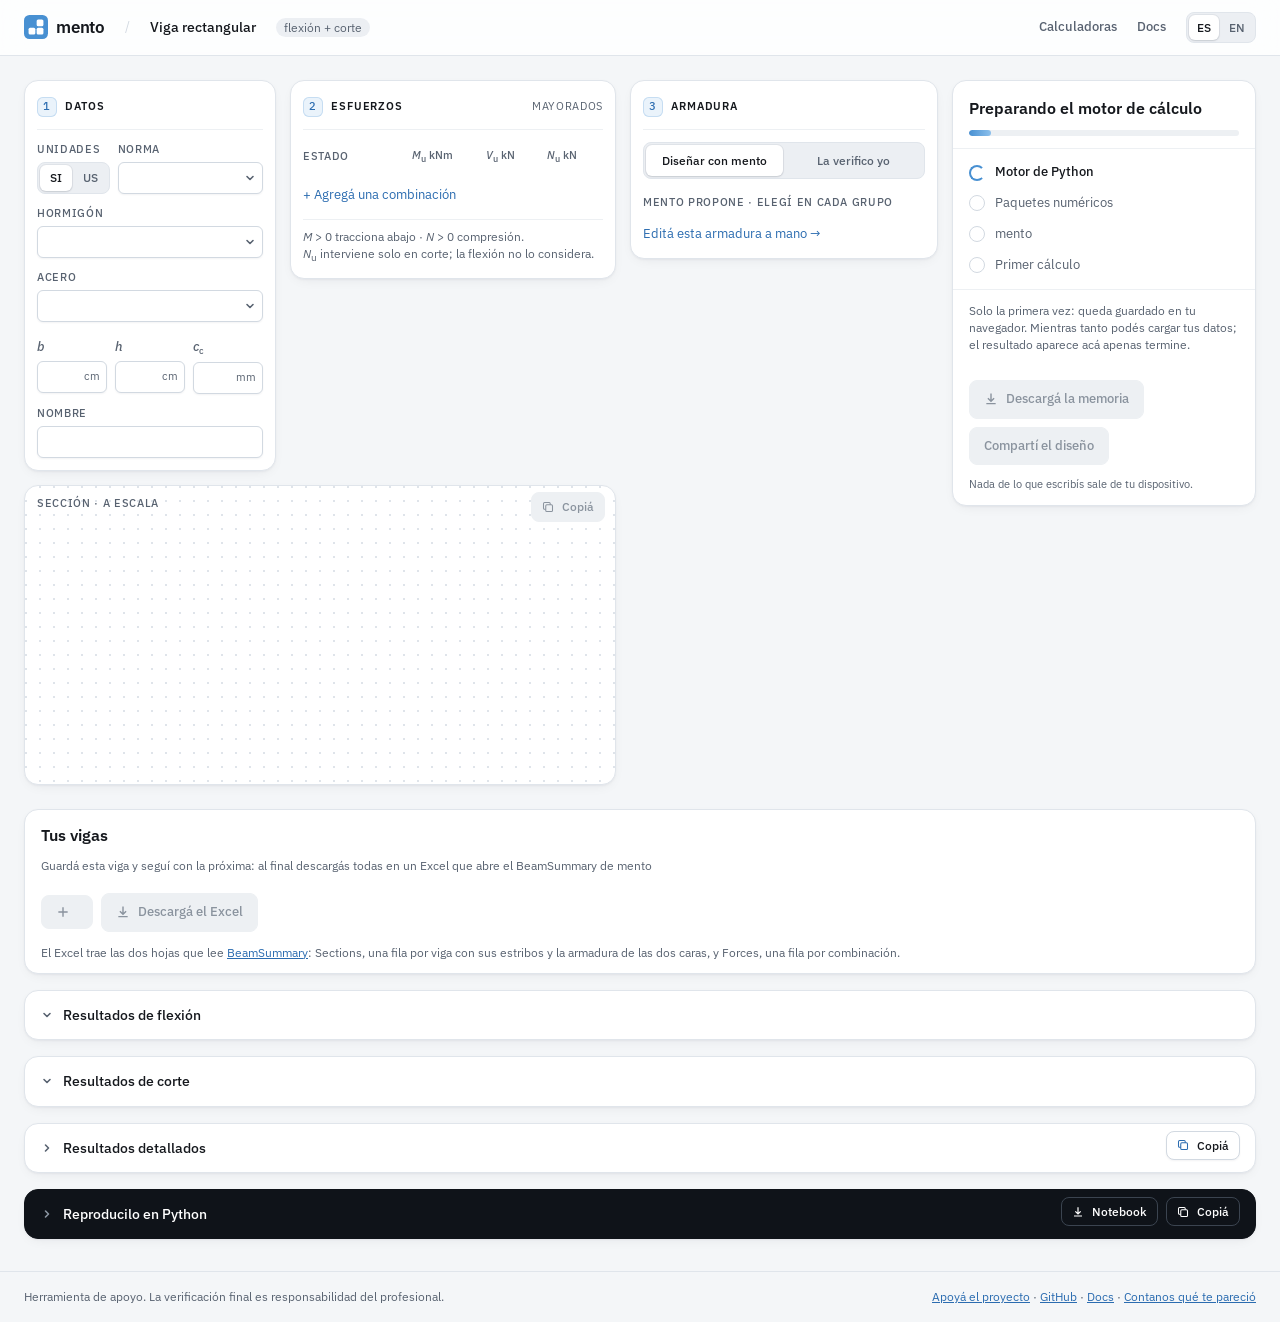
==== commit 9e6b588a: "chore: mento 1.6.3, sobre main al día Merge de origin/main en la rama, que estaba 21 commits atrás. " ====
--- a/beam/index.html
+++ b/beam/index.html
@@ -1,6 +1,15 @@
 <!doctype html>
 <html lang="es">
 <head>
+<!-- Google tag (gtag.js) -->
+<script async src="https://www.googletagmanager.com/gtag/js?id=G-SD4WL05WSL"></script>
+<script>
+  window.dataLayer = window.dataLayer || [];
+  function gtag(){dataLayer.push(arguments);}
+  gtag('js', new Date());
+
+  gtag('config', 'G-SD4WL05WSL');
+</script>
 <meta charset="utf-8">
 <meta name="viewport" content="width=device-width, initial-scale=1">
 <title data-i18n="page_title">mento · Viga rectangular de hormigón armado</title>
@@ -29,6 +38,8 @@
     <symbol id="i-download" viewBox="0 0 18 18"><path d="M9 2v9M5 8l4 4 4-4M3 15h12" fill="none" stroke="currentColor" stroke-width="1.8"/></symbol>
     <symbol id="i-link" viewBox="0 0 18 18"><path d="M7 11a3 3 0 0 0 4 0l3-3a3 3 0 0 0-4-4l-1 1M11 7a3 3 0 0 0-4 0l-3 3a3 3 0 0 0 4 4l1-1" fill="none" stroke="currentColor" stroke-width="1.6"/></symbol>
     <symbol id="i-warn" viewBox="0 0 16 16"><path d="M8 1.5 15 14H1z" fill="none" stroke="currentColor" stroke-width="1.5"/><path d="M8 6v4M8 11.5v1" stroke="currentColor" stroke-width="1.6"/></symbol>
+    <symbol id="i-info" viewBox="0 0 16 16"><circle cx="8" cy="8" r="6.5" fill="none" stroke="currentColor" stroke-width="1.5"/><path d="M8 7.2v4.2M8 4.4v1.2" stroke="currentColor" stroke-width="1.6"/></symbol>
+    <symbol id="i-plus" viewBox="0 0 18 18"><path d="M9 3v12M3 9h12" fill="none" stroke="currentColor" stroke-width="1.8"/></symbol>
     <symbol id="i-copy" viewBox="0 0 16 16"><rect x="5" y="5" width="9" height="9" rx="1.5" fill="none" stroke="currentColor" stroke-width="1.4"/><path d="M11 5V3.5A1.5 1.5 0 0 0 9.5 2h-6A1.5 1.5 0 0 0 2 3.5v6A1.5 1.5 0 0 0 3.5 11H5" fill="none" stroke="currentColor" stroke-width="1.4"/></symbol>
   </defs>
 </svg>
@@ -46,13 +57,17 @@
 <h1 class="vh" data-i18n="beam">Viga rectangular</h1>
 <div class="stations">
   <section class="station station-1"><div class="st"><b>1</b><span data-i18n="s1">Datos</span></div>
-    <label class="field"><span class="lbl" data-i18n="code">Norma</span><span class="in sel"><select id="code"></select></span></label>
+    <div style="display:grid;grid-template-columns:minmax(0,1fr) minmax(0,2fr);gap:8px">
+      <div class="field"><span class="lbl" data-i18n="units">Unidades</span><div class="seg" id="units" role="radiogroup" data-i18n-aria="aria_units" aria-label="Sistema de unidades"><button type="button" role="radio" aria-checked="true" data-units="si">SI</button><button type="button" role="radio" aria-checked="false" data-units="us">US</button></div></div>
+      <label class="field"><span class="lbl" data-i18n="code">Norma</span><span class="in sel"><select id="code"></select></span></label>
+    </div>
+    <p class="hint" id="units-note" data-i18n="units_note" hidden>Unidades US: solo ACI 318-19.</p>
     <label class="field"><span class="lbl" data-i18n="conc">Hormigón</span><span class="in sel"><select id="fc"></select></span></label>
     <label class="field"><span class="lbl" data-i18n="steel">Acero</span><span class="in sel"><select id="fy"></select></span></label>
     <div style="display:grid;grid-template-columns:repeat(3,minmax(0,1fr));gap:8px;margin-top:4px">
-      <label class="field" id="field-width"><span class="lbl"><i class="sym" style="text-transform:none;font-size:13px;letter-spacing:0">b</i></span><span class="in"><input id="width" type="number" inputmode="decimal" min="1" step="any" data-i18n-aria="aria_width" aria-label="Ancho b, en cm" aria-describedby="err-width"><span class="unit">cm</span></span><span class="err" id="err-width" hidden></span></label>
-      <label class="field" id="field-height"><span class="lbl"><i class="sym" style="text-transform:none;font-size:13px;letter-spacing:0">h</i></span><span class="in"><input id="height" type="number" inputmode="decimal" min="1" step="any" data-i18n-aria="aria_height" aria-label="Altura h, en cm" aria-describedby="err-height"><span class="unit">cm</span></span><span class="err" id="err-height" hidden></span></label>
-      <label class="field" id="field-cover"><span class="lbl"><i class="sym" style="text-transform:none;font-size:13px;letter-spacing:0">c</i><sub style="text-transform:none;letter-spacing:0">c</sub></span><span class="in"><input id="cover" type="number" inputmode="decimal" min="1" step="any" data-i18n-aria="aria_cover" aria-label="Recubrimiento cc, en mm" aria-describedby="err-cover"><span class="unit">mm</span></span><span class="err" id="err-cover" hidden></span></label>
+      <label class="field" id="field-width"><span class="lbl"><i class="sym" style="text-transform:none;font-size:13px;letter-spacing:0">b</i></span><span class="in"><input id="width" type="number" inputmode="decimal" min="1" step="any" data-i18n-aria="aria_width" aria-label="Ancho b (cm)" aria-describedby="err-width"><span class="unit" data-unit="len">cm</span></span><span class="err" id="err-width" hidden></span></label>
+      <label class="field" id="field-height"><span class="lbl"><i class="sym" style="text-transform:none;font-size:13px;letter-spacing:0">h</i></span><span class="in"><input id="height" type="number" inputmode="decimal" min="1" step="any" data-i18n-aria="aria_height" aria-label="Altura h (cm)" aria-describedby="err-height"><span class="unit" data-unit="len">cm</span></span><span class="err" id="err-height" hidden></span></label>
+      <label class="field" id="field-cover"><span class="lbl"><i class="sym" style="text-transform:none;font-size:13px;letter-spacing:0">c</i><sub style="text-transform:none;letter-spacing:0">c</sub></span><span class="in"><input id="cover" type="number" inputmode="decimal" min="1" step="any" data-i18n-aria="aria_cover" aria-label="Recubrimiento cc (mm)" aria-describedby="err-cover"><span class="unit" data-unit="cov">mm</span></span><span class="err" id="err-cover" hidden></span></label>
     </div>
     <label class="field"><span class="lbl" data-i18n="label">Nombre</span><span class="in"><input id="label" type="text" maxlength="24" style="text-align:left;font-family:var(--font-sans)"></span></label>
   </section>
@@ -61,7 +76,7 @@
 
   <section class="station station-2"><div class="st"><b>2</b><span data-i18n="s2">Esfuerzos</span><span class="aside lbl" data-i18n="s2h">mayorados</span></div>
     <div class="combos" id="combos" role="group" data-i18n-aria="aria_combos" aria-label="Combinaciones de carga">
-      <span class="lbl" data-i18n="state">Estado</span><span class="lbl r"><i class="sym">M</i><sub>u</sub> kNm</span><span class="lbl r"><i class="sym">V</i><sub>u</sub> kN</span><span class="lbl r"><i class="sym">N</i><sub>u</sub> kN</span><span class="rm" aria-hidden="true"></span>
+      <span class="lbl" data-i18n="state">Estado</span><span class="lbl r"><i class="sym">M</i><sub>u</sub> <span data-unit="moment">kNm</span></span><span class="lbl r"><i class="sym">V</i><sub>u</sub> <span data-unit="force">kN</span></span><span class="lbl r"><i class="sym">N</i><sub>u</sub> <span data-unit="force">kN</span></span><span class="rm" aria-hidden="true"></span>
     </div>
     <button class="link-btn" type="button" id="add" data-i18n="add">+ Agregá una combinación</button>
     <p class="hint" style="border-top:1px solid var(--line-3);padding-top:8px" data-i18n-html="hint2"><i class="sym">M</i> &gt; 0 tracciona abajo · <i class="sym">N</i> &gt; 0 compresión.<br><i class="sym">N</i><sub>u</sub> interviene solo en corte; la flexión no lo considera.</p>
@@ -75,14 +90,16 @@
       <button class="link-btn" type="button" id="to-check" data-i18n="edit">Editá esta armadura a mano →</button>
     </div>
     <div data-s3="check" style="display:contents" hidden>
-      <div class="bars" style="margin-top:4px"><span class="lbl" data-i18n="bot">Inferior</span><span class="n"><input class="i" id="bot_n1" type="number" inputmode="numeric" min="0" step="1" data-i18n-aria="aria_bot_n1" aria-label="Inferior, cantidad 1">Ø<input class="i" id="bot_d1" type="number" inputmode="decimal" min="0" step="any" data-i18n-aria="aria_bot_d1" aria-label="Inferior, diámetro 1 en mm"><span class="op">+</span><input class="i" id="bot_n2" type="number" inputmode="numeric" min="0" step="1" data-i18n-aria="aria_bot_n2" aria-label="Inferior, cantidad 2">Ø<input class="i" id="bot_d2" type="number" inputmode="decimal" min="0" step="any" data-i18n-aria="aria_bot_d2" aria-label="Inferior, diámetro 2 en mm"></span></div>
-      <div class="bars bars--l2"><span class="lbl" data-i18n="layer2">2.ª capa</span><span class="n"><input class="i" id="bot_n3" type="number" inputmode="numeric" min="0" step="1" data-i18n-aria="aria_bot_n3" aria-label="Inferior, 2.ª capa, cantidad 1">Ø<input class="i" id="bot_d3" type="number" inputmode="decimal" min="0" step="any" data-i18n-aria="aria_bot_d3" aria-label="Inferior, 2.ª capa, diámetro 1 en mm"><span class="op">+</span><input class="i" id="bot_n4" type="number" inputmode="numeric" min="0" step="1" data-i18n-aria="aria_bot_n4" aria-label="Inferior, 2.ª capa, cantidad 2">Ø<input class="i" id="bot_d4" type="number" inputmode="decimal" min="0" step="any" data-i18n-aria="aria_bot_d4" aria-label="Inferior, 2.ª capa, diámetro 2 en mm"></span></div>
-      <div class="bars"><span class="lbl" data-i18n="top">Superior</span><span class="n"><input class="i" id="top_n1" type="number" inputmode="numeric" min="0" step="1" data-i18n-aria="aria_top_n1" aria-label="Superior, cantidad 1">Ø<input class="i" id="top_d1" type="number" inputmode="decimal" min="0" step="any" data-i18n-aria="aria_top_d1" aria-label="Superior, diámetro 1 en mm"><span class="op">+</span><input class="i" id="top_n2" type="number" inputmode="numeric" min="0" step="1" data-i18n-aria="aria_top_n2" aria-label="Superior, cantidad 2">Ø<input class="i" id="top_d2" type="number" inputmode="decimal" min="0" step="any" data-i18n-aria="aria_top_d2" aria-label="Superior, diámetro 2 en mm"></span></div>
-      <div class="bars bars--l2"><span class="lbl" data-i18n="layer2">2.ª capa</span><span class="n"><input class="i" id="top_n3" type="number" inputmode="numeric" min="0" step="1" data-i18n-aria="aria_top_n3" aria-label="Superior, 2.ª capa, cantidad 1">Ø<input class="i" id="top_d3" type="number" inputmode="decimal" min="0" step="any" data-i18n-aria="aria_top_d3" aria-label="Superior, 2.ª capa, diámetro 1 en mm"><span class="op">+</span><input class="i" id="top_n4" type="number" inputmode="numeric" min="0" step="1" data-i18n-aria="aria_top_n4" aria-label="Superior, 2.ª capa, cantidad 2">Ø<input class="i" id="top_d4" type="number" inputmode="decimal" min="0" step="any" data-i18n-aria="aria_top_d4" aria-label="Superior, 2.ª capa, diámetro 2 en mm"></span></div>
-      <div class="bars"><span class="lbl" data-i18n="st">Estribos</span><span class="n"><input class="i" id="st_n" type="number" inputmode="numeric" min="0" step="1" data-i18n-aria="aria_st_n" aria-label="Estribos, cantidad">eØ<input class="i" id="st_d" type="number" inputmode="decimal" min="0" step="any" data-i18n-aria="aria_st_d" aria-label="Estribos, diámetro en mm"><span class="op">c/</span><input class="i" id="st_s" type="number" inputmode="decimal" min="0" step="any" data-i18n-aria="aria_st_s" aria-label="Estribos, separación en cm"><span class="op">cm</span></span></div>
-      <p class="hint" data-i18n="barhint">Cantidad y Ø en mm. Dejá 0 lo que no uses.</p>
+      <div class="bars" style="margin-top:4px"><span class="lbl" data-i18n="bot">Inferior</span><span class="n"><input class="i" id="bot_n1" type="number" inputmode="numeric" min="0" step="1" data-i18n-aria="aria_bot_n1" aria-label="Inferior, cantidad 1"><span data-sym="bar">Ø</span><input class="i" id="bot_d1" type="number" inputmode="decimal" min="0" step="any" data-i18n-aria="aria_bot_d1" aria-label="Inferior, diámetro 1 en mm"><span class="op">+</span><input class="i" id="bot_n2" type="number" inputmode="numeric" min="0" step="1" data-i18n-aria="aria_bot_n2" aria-label="Inferior, cantidad 2"><span data-sym="bar">Ø</span><input class="i" id="bot_d2" type="number" inputmode="decimal" min="0" step="any" data-i18n-aria="aria_bot_d2" aria-label="Inferior, diámetro 2 en mm"></span></div>
+      <div class="bars bars--l2"><span class="lbl" data-i18n="layer2">2.ª capa</span><span class="n"><input class="i" id="bot_n3" type="number" inputmode="numeric" min="0" step="1" data-i18n-aria="aria_bot_n3" aria-label="Inferior, 2.ª capa, cantidad 1"><span data-sym="bar">Ø</span><input class="i" id="bot_d3" type="number" inputmode="decimal" min="0" step="any" data-i18n-aria="aria_bot_d3" aria-label="Inferior, 2.ª capa, diámetro 1 en mm"><span class="op">+</span><input class="i" id="bot_n4" type="number" inputmode="numeric" min="0" step="1" data-i18n-aria="aria_bot_n4" aria-label="Inferior, 2.ª capa, cantidad 2"><span data-sym="bar">Ø</span><input class="i" id="bot_d4" type="number" inputmode="decimal" min="0" step="any" data-i18n-aria="aria_bot_d4" aria-label="Inferior, 2.ª capa, diámetro 2 en mm"></span></div>
+      <div class="bars"><span class="lbl" data-i18n="top">Superior</span><span class="n"><input class="i" id="top_n1" type="number" inputmode="numeric" min="0" step="1" data-i18n-aria="aria_top_n1" aria-label="Superior, cantidad 1"><span data-sym="bar">Ø</span><input class="i" id="top_d1" type="number" inputmode="decimal" min="0" step="any" data-i18n-aria="aria_top_d1" aria-label="Superior, diámetro 1 en mm"><span class="op">+</span><input class="i" id="top_n2" type="number" inputmode="numeric" min="0" step="1" data-i18n-aria="aria_top_n2" aria-label="Superior, cantidad 2"><span data-sym="bar">Ø</span><input class="i" id="top_d2" type="number" inputmode="decimal" min="0" step="any" data-i18n-aria="aria_top_d2" aria-label="Superior, diámetro 2 en mm"></span></div>
+      <div class="bars bars--l2"><span class="lbl" data-i18n="layer2">2.ª capa</span><span class="n"><input class="i" id="top_n3" type="number" inputmode="numeric" min="0" step="1" data-i18n-aria="aria_top_n3" aria-label="Superior, 2.ª capa, cantidad 1"><span data-sym="bar">Ø</span><input class="i" id="top_d3" type="number" inputmode="decimal" min="0" step="any" data-i18n-aria="aria_top_d3" aria-label="Superior, 2.ª capa, diámetro 1 en mm"><span class="op">+</span><input class="i" id="top_n4" type="number" inputmode="numeric" min="0" step="1" data-i18n-aria="aria_top_n4" aria-label="Superior, 2.ª capa, cantidad 2"><span data-sym="bar">Ø</span><input class="i" id="top_d4" type="number" inputmode="decimal" min="0" step="any" data-i18n-aria="aria_top_d4" aria-label="Superior, 2.ª capa, diámetro 2 en mm"></span></div>
+      <div class="bars"><span class="lbl" data-i18n="st">Estribos</span><span class="n"><input class="i" id="st_n" type="number" inputmode="numeric" min="0" step="1" data-i18n-aria="aria_st_n" aria-label="Estribos, cantidad de ramas" aria-describedby="err-st"><span class="op" data-i18n="legs">ramas</span><span data-sym="bar">Ø</span><input class="i" id="st_d" type="number" inputmode="decimal" min="0" step="any" data-i18n-aria="aria_st_d" aria-label="Estribos, diámetro en mm"><span class="op" data-sym="at">c/</span><input class="i" id="st_s" type="number" inputmode="decimal" min="0" step="any" data-i18n-aria="aria_st_s" aria-label="Estribos, separación (cm)"><span class="op" data-unit="len">cm</span></span></div>
+      <span class="err bars-err" id="err-st" hidden></span>
+      <p class="hint" data-i18n="barhint">Cantidad y Ø en mm; los estribos, por sus ramas. Dejá 0 lo que no uses.</p>
       <button class="link-btn" type="button" id="to-design" data-i18n="back">← Volvé a la propuesta de mento</button>
     </div>
+    <div class="xtras" id="extras" aria-live="polite"></div>
   </section>
 
   <section class="card verdict-card station-4" id="result" aria-live="polite">
@@ -110,6 +127,17 @@
 </div>
 
 <div class="below">
+  <section class="card beams" id="beams" aria-labelledby="beams-title">
+    <h2 class="beams-t" id="beams-title" data-i18n="list_title">Tus vigas</h2>
+    <p class="hint beams-empty" id="list-empty" data-i18n="list_empty">Guardá esta viga y seguí con la próxima: al final descargás todas en un Excel que abre el BeamSummary de mento</p>
+    <ul class="beams-list" id="list" hidden></ul>
+    <div class="actions">
+      <button class="btn btn--sec" type="button" id="list-save" disabled><svg width="14" height="14" aria-hidden="true"><use href="#i-plus"/></svg><span id="list-save-text"></span></button>
+      <button class="btn" type="button" id="list-xlsx" disabled><svg width="14" height="14" aria-hidden="true"><use href="#i-download"/></svg><span data-i18n="list_dl">Descargá el Excel</span></button>
+      <button class="link-btn" type="button" id="list-clear" hidden data-i18n="list_clear">Vaciá la lista</button>
+    </div>
+    <p class="hint beams-hint" data-i18n-html="list_hint">El Excel trae las dos hojas que lee <a href="https://mento-docs.readthedocs.io/en/latest/user_guide/beam_summary.html">BeamSummary</a>: Sections, una fila por viga con sus estribos y la armadura de las dos caras, y Forces, una fila por combinación.</p>
+  </section>
   <details class="disc" id="disc-flexure" open><summary><span data-i18n="tflex">Resultados de flexión</span></summary>
     <div class="df-wrap" id="table-flexure" tabindex="0" role="region" data-i18n-aria="tflex" aria-label="Resultados de flexión"></div></details>
   <details class="disc" id="disc-shear" open><summary><span data-i18n="tshear">Resultados de corte</span></summary>
@@ -120,7 +148,7 @@
     <p class="pyinst"><span data-i18n="pyinst">Antes de correrlo, instalá mento:</span> <code translate="no">pip install mento</code></p>
     <pre class="codeblock" id="python" tabindex="0" role="region" data-i18n-aria="tpy" aria-label="Reproducilo en Python"></pre></details><div class="disc-tools"><button class="btn btn--sec btn--small disc-copy--dark" type="button" id="notebook-python" data-i18n-aria="notebook_aria" aria-label="Descargá el código como notebook de Jupyter"><svg width="12" height="12" aria-hidden="true"><use href="#i-download"/></svg><span data-i18n="notebook">Notebook</span></button><button class="btn btn--sec btn--small disc-copy--dark" type="button" id="copy-python"><svg width="12" height="12" aria-hidden="true"><use href="#i-copy"/></svg><span data-i18n="copy">Copiá</span></button></div></div>
 </div>
-<footer class="foot"><span data-i18n="footer">Herramienta de apoyo. La verificación final es responsabilidad del profesional.</span><span class="spacer"></span><span><a href="../#support" data-i18n="support">Apoyá el proyecto</a> · <a href="https://github.com/mihdicaballero/mento">GitHub</a> · <a href="https://mento-docs.readthedocs.io/en/latest/" data-i18n="docs">Docs</a> · <a href="https://github.com/mihdicaballero/mento/discussions" data-i18n="feedback">Contanos qué te pareció</a></span></footer>
+<footer class="foot"><span data-i18n="footer">Herramienta de apoyo. La verificación final es responsabilidad del profesional.</span><span class="spacer"></span><span><a href="../#support" data-i18n="support">Apoyá el proyecto</a> · <a href="https://github.com/mento-calc/mento">GitHub</a> · <a href="https://mento-docs.readthedocs.io/en/latest/" data-i18n="docs">Docs</a> · <a href="https://github.com/mento-calc/mento/discussions" data-i18n="feedback">Contanos qué te pareció</a></span></footer>
 </main>
 </div>
 <div class="toast" id="toast" role="status" aria-live="polite"><svg width="16" height="16" style="color:#8ed0a5" aria-hidden="true"><use href="#i-check"/></svg><span id="toast-text"></span></div>
--- a/shared/style.css
+++ b/shared/style.css
@@ -166,6 +166,13 @@
 .bars .n .i:focus-visible{border-color:var(--brand);box-shadow:0 0 0 2px var(--brand-soft)}
 .bars .n .i.is-invalid{border-color:var(--bad);box-shadow:0 0 0 2px var(--bad-soft)}
 .bars .n .op{color:var(--ink-2);font-size:var(--fs-12)}
+.bars-err{font-size:var(--fs-12);color:var(--bad);line-height:var(--lh-ui)}
+/* what a beam's cage carries besides its groups: skin and mounting bars, laid out by mento */
+.xtras{display:grid;gap:6px}
+.xtras:empty{display:none}
+.xtra{display:grid;grid-template-columns:70px minmax(0,1fr);gap:var(--s-2);align-items:baseline;padding:0 10px}
+.xtra .val{font-family:var(--font-mono);font-size:var(--fs-14)}
+.xtra .why{font-family:var(--font-sans);font-size:var(--fs-12);color:var(--ink-2)}
 /* verdict block */
 .card{background:var(--surface);border:var(--bw) solid var(--line-2);border-radius:var(--r-2)}
 .verdict{padding:14px var(--s-4) 12px;border-bottom:var(--bw) solid var(--line-3);display:flex;align-items:center;gap:14px;border-radius:var(--r-2) var(--r-2) 0 0}
@@ -635,6 +642,9 @@
 .seg button + button{border-left:0}
 .seg button:hover{background:transparent;color:var(--ink)}
 .seg button[aria-checked="true"]{background:var(--surface);color:var(--ink);box-shadow:0 1px 2px rgba(15,23,42,.12),0 0 0 1px rgba(15,23,42,.05)}
+/* the units switch sits in a row of fields: as tall as the select beside it */
+.field .seg{height:var(--ctl-h)} .field .seg button{padding:0 6px}
+@container calc (max-width: 720px){ .field .seg{height:var(--ctl-h-touch)} }
 
 /* rebar groups: the chosen option's DCR as a pill */
 .grp{border-color:var(--line-2);border-radius:8px;box-shadow:var(--sh-1);overflow:hidden}
@@ -765,14 +775,20 @@
 .dtl-tb .unit{color:var(--ink-2);font-size:var(--fs-12);white-space:nowrap;font-family:var(--font-sans)}
 .dtl-tb td.unit{padding-left:4px}
 .dtl-tb .ok{text-align:right;white-space:nowrap}
-.dtl-tb .status{text-align:right}
-.dtl-tb .status .unit{white-space:normal}
 .dtl-tb tr.is-dcr > *{background:var(--surface-2);font-weight:600}
+.dtl-tb tr.is-remark th{font-size:var(--fs-12);font-style:italic}
+.dtl-tb .state{font-weight:500} .dtl-tb .state .notes{display:block;margin-top:2px;font-weight:400;font-size:var(--fs-12);color:var(--ink-2);line-height:1.4}
 .dtl-tb td.dcr.ok{color:var(--ok)} .dtl-tb td.dcr.warn{color:var(--warn)} .dtl-tb td.dcr.bad{color:var(--bad)}
 .dtl-mark{display:inline-flex;align-items:center;gap:4px;font-family:var(--font-mono);font-size:var(--fs-11);font-weight:500;line-height:1;border-radius:999px;padding:3px 7px;vertical-align:middle}
 .dtl-mark.ok{background:var(--ok-soft);color:var(--ok);padding:3px}
 .dtl-mark.bad{background:var(--bad-soft);color:var(--bad);padding:3px}
+.dtl-mark.has-code{padding:3px 8px 3px 3px}
 .dtl-mark.warn{background:var(--warn-soft);color:var(--warn-ink);box-shadow:inset 0 0 0 1px var(--warn-line)}
+
+.dtl-notes{margin:0;padding:10px 12px;border-top:var(--bw) solid var(--line-3);display:grid;gap:6px;font-size:var(--fs-12);color:var(--ink-2);line-height:1.45}
+.dtl-notes div{display:flex;gap:10px;align-items:baseline}
+.dtl-notes dt{font-family:var(--font-mono);font-size:var(--fs-11);font-weight:500;color:var(--ink);flex:0 0 3.6em}
+.dtl-notes dd{margin:0}
 
 /* phone: a table of checks has no room for five columns. Its header goes and each row folds in
    two, the description on top and the figures under it, each with its column's name */
@@ -868,3 +884,27 @@
   .viz-draw .dw-dt,.viz-prop,.viz-prop .opt,.viz-verdict,.viz-verdict .mark,.viz-verdict .meter i{animation:none}
   .meter i{transition:none}
 }
+
+/* the list of saved beams (beam/): one row each, the open one marked, the rest a click away */
+.beams-t{margin:0;padding:14px var(--s-4) 4px;font-size:var(--fs-16);font-weight:600}
+.beams .hint{padding:6px var(--s-4) 4px}
+.beams .hint a{color:var(--brand-ink)}
+.beams-hint{padding-bottom:12px !important}
+.beams-list{list-style:none;margin:6px 0 0;padding:0;border-top:var(--bw) solid var(--line-3)}
+.bm{display:flex;align-items:stretch;border-bottom:var(--bw) solid var(--line-3)}
+.bm[aria-current="true"]{background:var(--brand-soft);box-shadow:inset 3px 0 0 var(--brand)}
+.bm-open{flex:1;min-width:0;display:flex;flex-direction:column;gap:3px;padding:10px var(--s-4);background:none;border:0;text-align:left;cursor:pointer;color:inherit;font:inherit}
+.bm-open:hover{background:var(--surface-2)} .bm[aria-current="true"] .bm-open:hover{background:transparent}
+.bm-top{display:flex;align-items:baseline;gap:var(--s-3);flex-wrap:wrap}
+.bm-name{font-size:var(--fs-14);font-weight:600}
+.bm-size,.bm-combos{font-family:var(--font-mono);font-size:var(--fs-12);color:var(--ink-2)}
+.bm-top .dcr{margin-left:auto;font-size:var(--fs-12);font-weight:500;padding:1px 7px;border-radius:999px;align-self:center}
+.bm-top .dcr.ok{background:var(--ok-soft);color:var(--ok-ink)}
+.bm-top .dcr.warn{background:var(--warn-soft);color:var(--warn-ink)}
+.bm-top .dcr.bad{background:var(--bad-soft);color:var(--bad-ink)}
+.bm-bars{display:flex;flex-wrap:wrap;gap:2px var(--s-3);font-family:var(--font-mono);font-size:var(--fs-12)}
+.bm-bars .k{font-family:var(--font-sans);color:var(--ink-2)}
+.bm-rm{flex:none;width:40px;background:none;border:0;border-left:var(--bw) solid var(--line-3);color:var(--ink-2);font-size:18px;cursor:pointer}
+.bm-rm:hover{background:var(--bad-soft);color:var(--bad-ink)}
+.beams .actions{align-items:center}
+@media (max-width:720px){ .bm-rm{width:var(--ctl-h-touch)} .beams-t{padding-top:12px} .beams{border-left:0;border-right:0;border-radius:0} }
